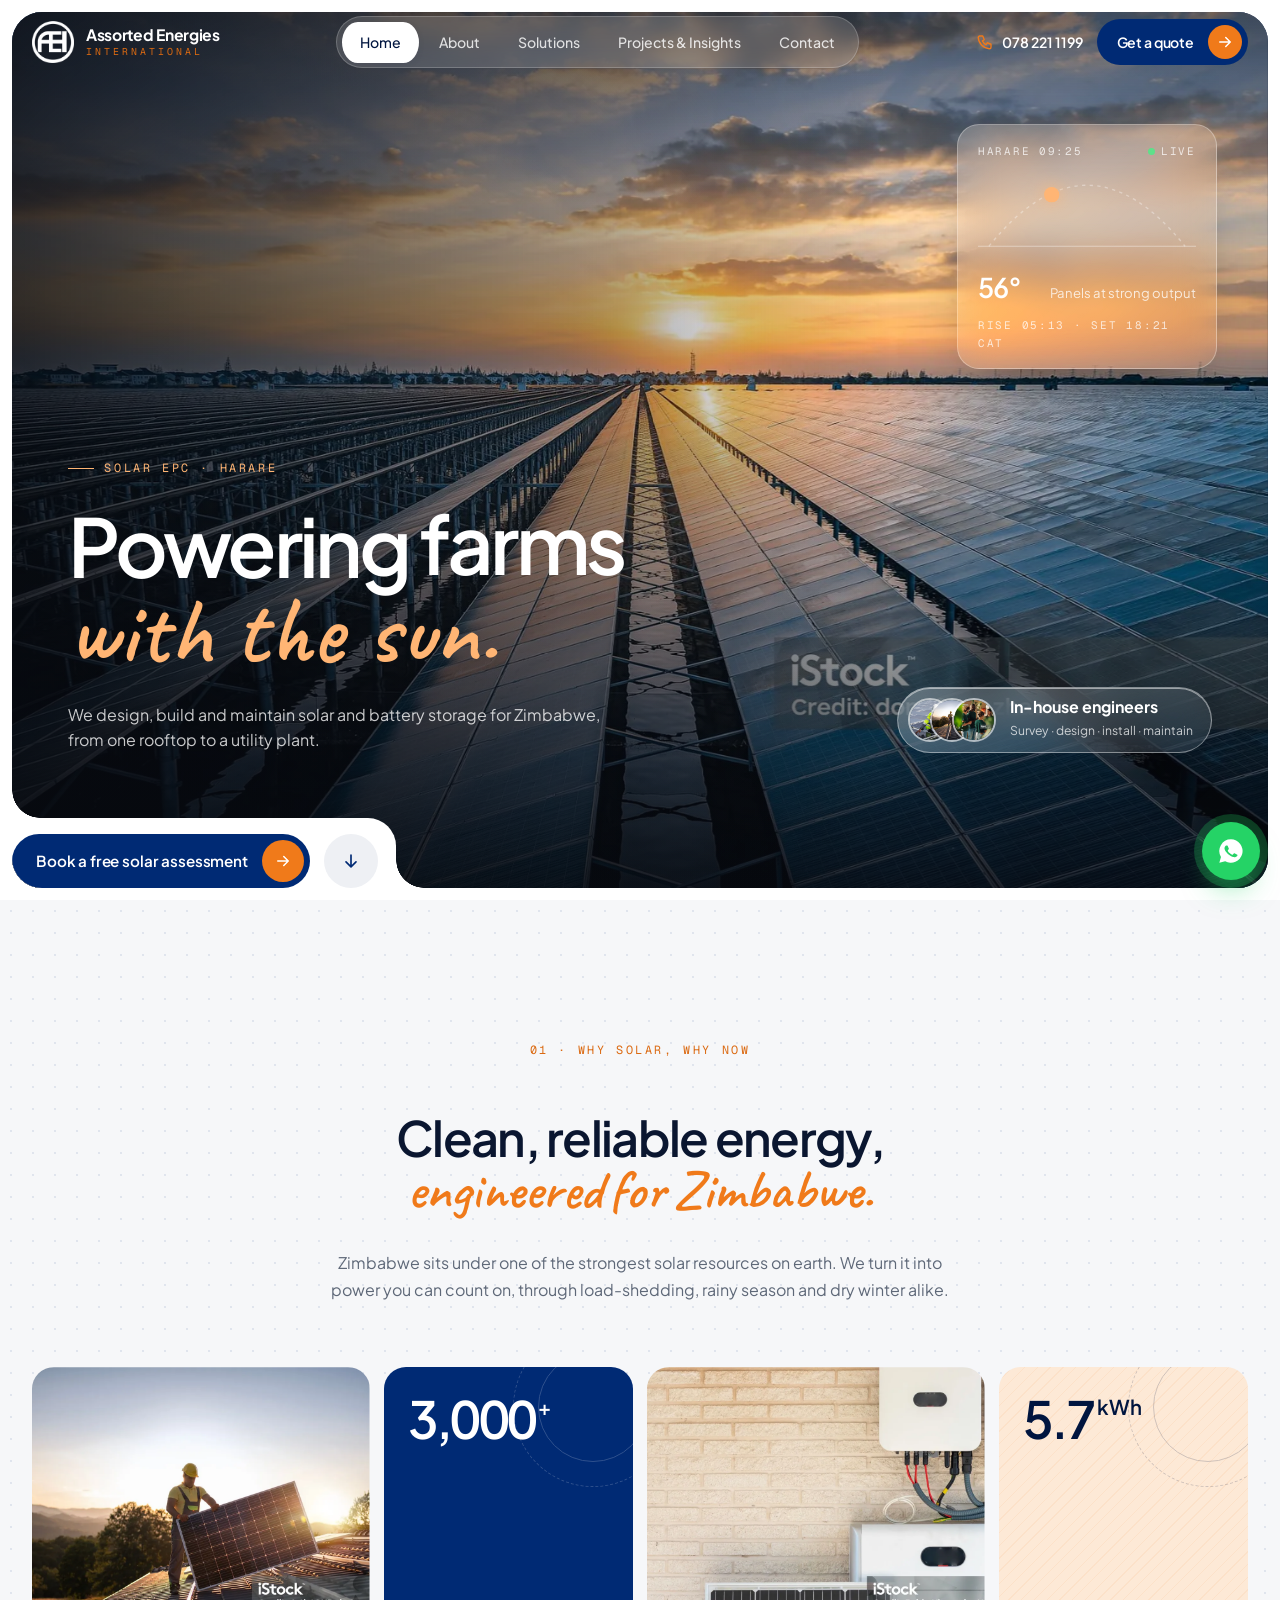
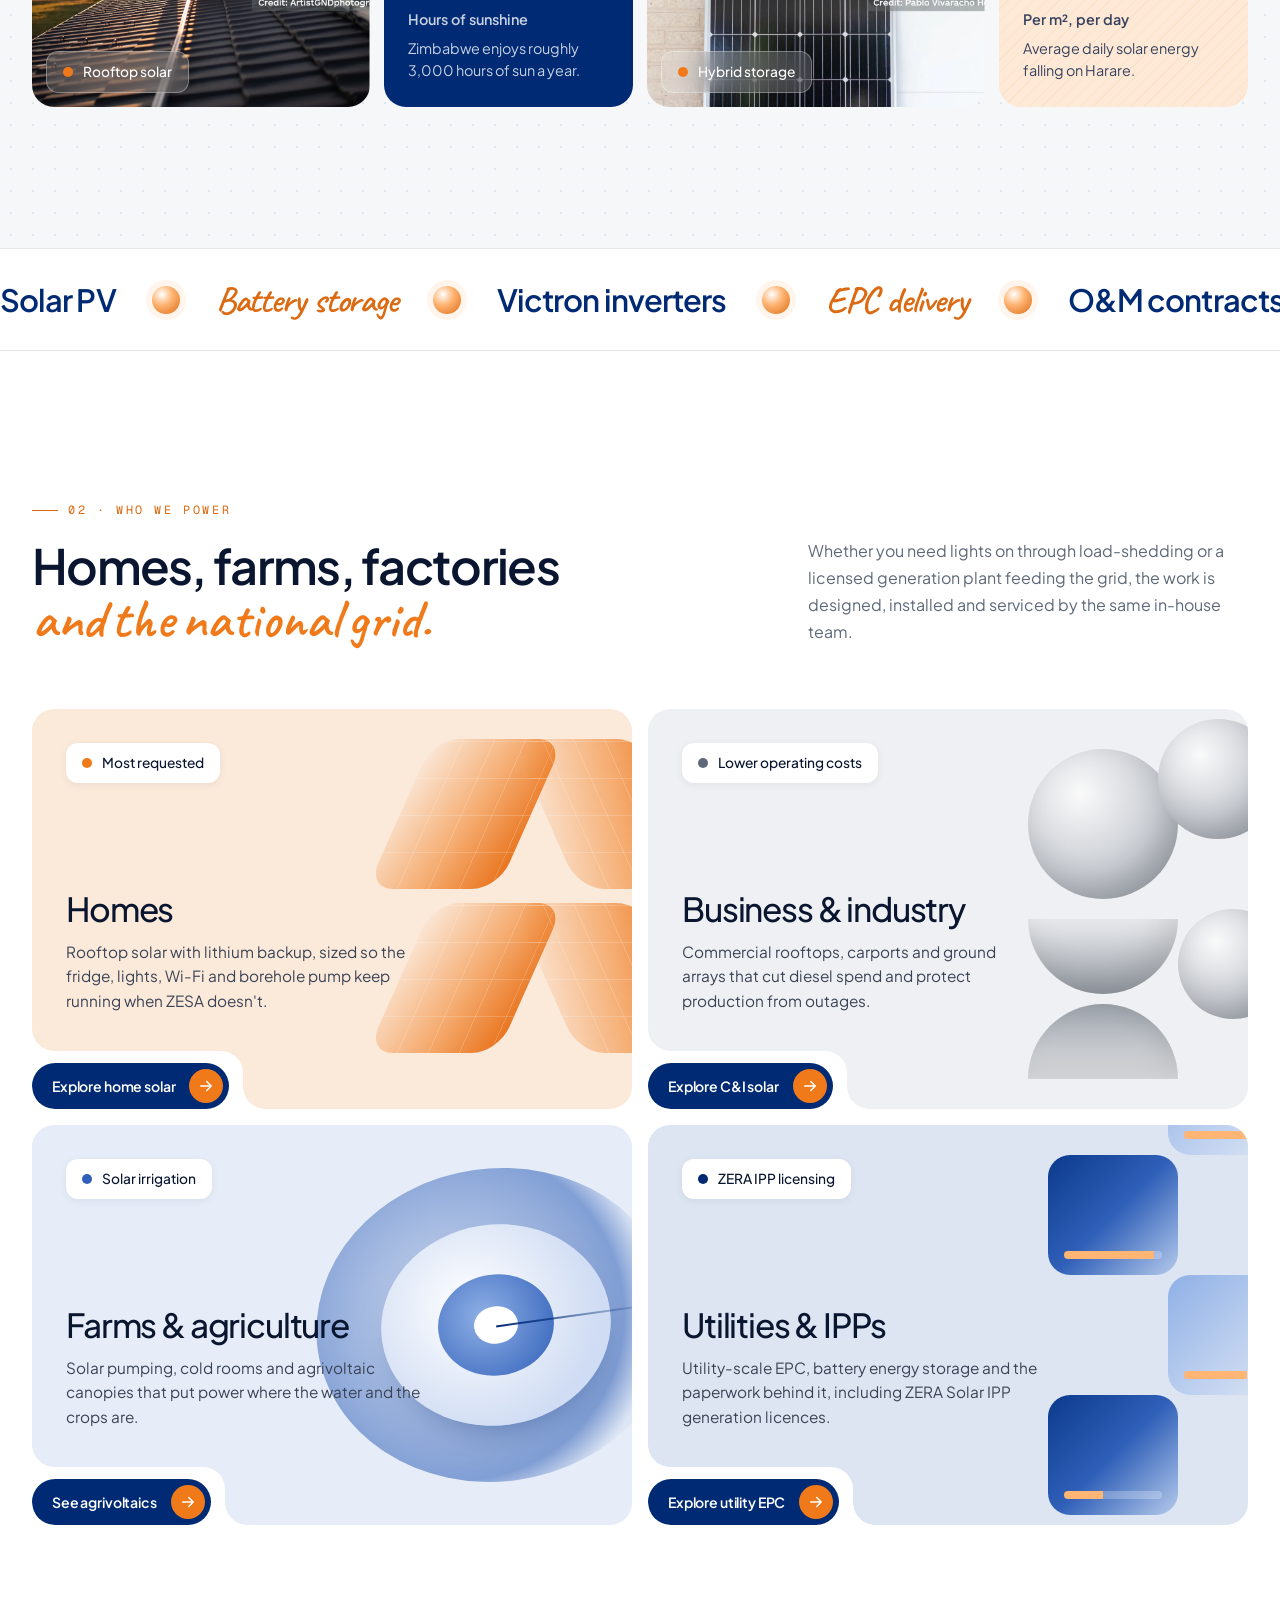
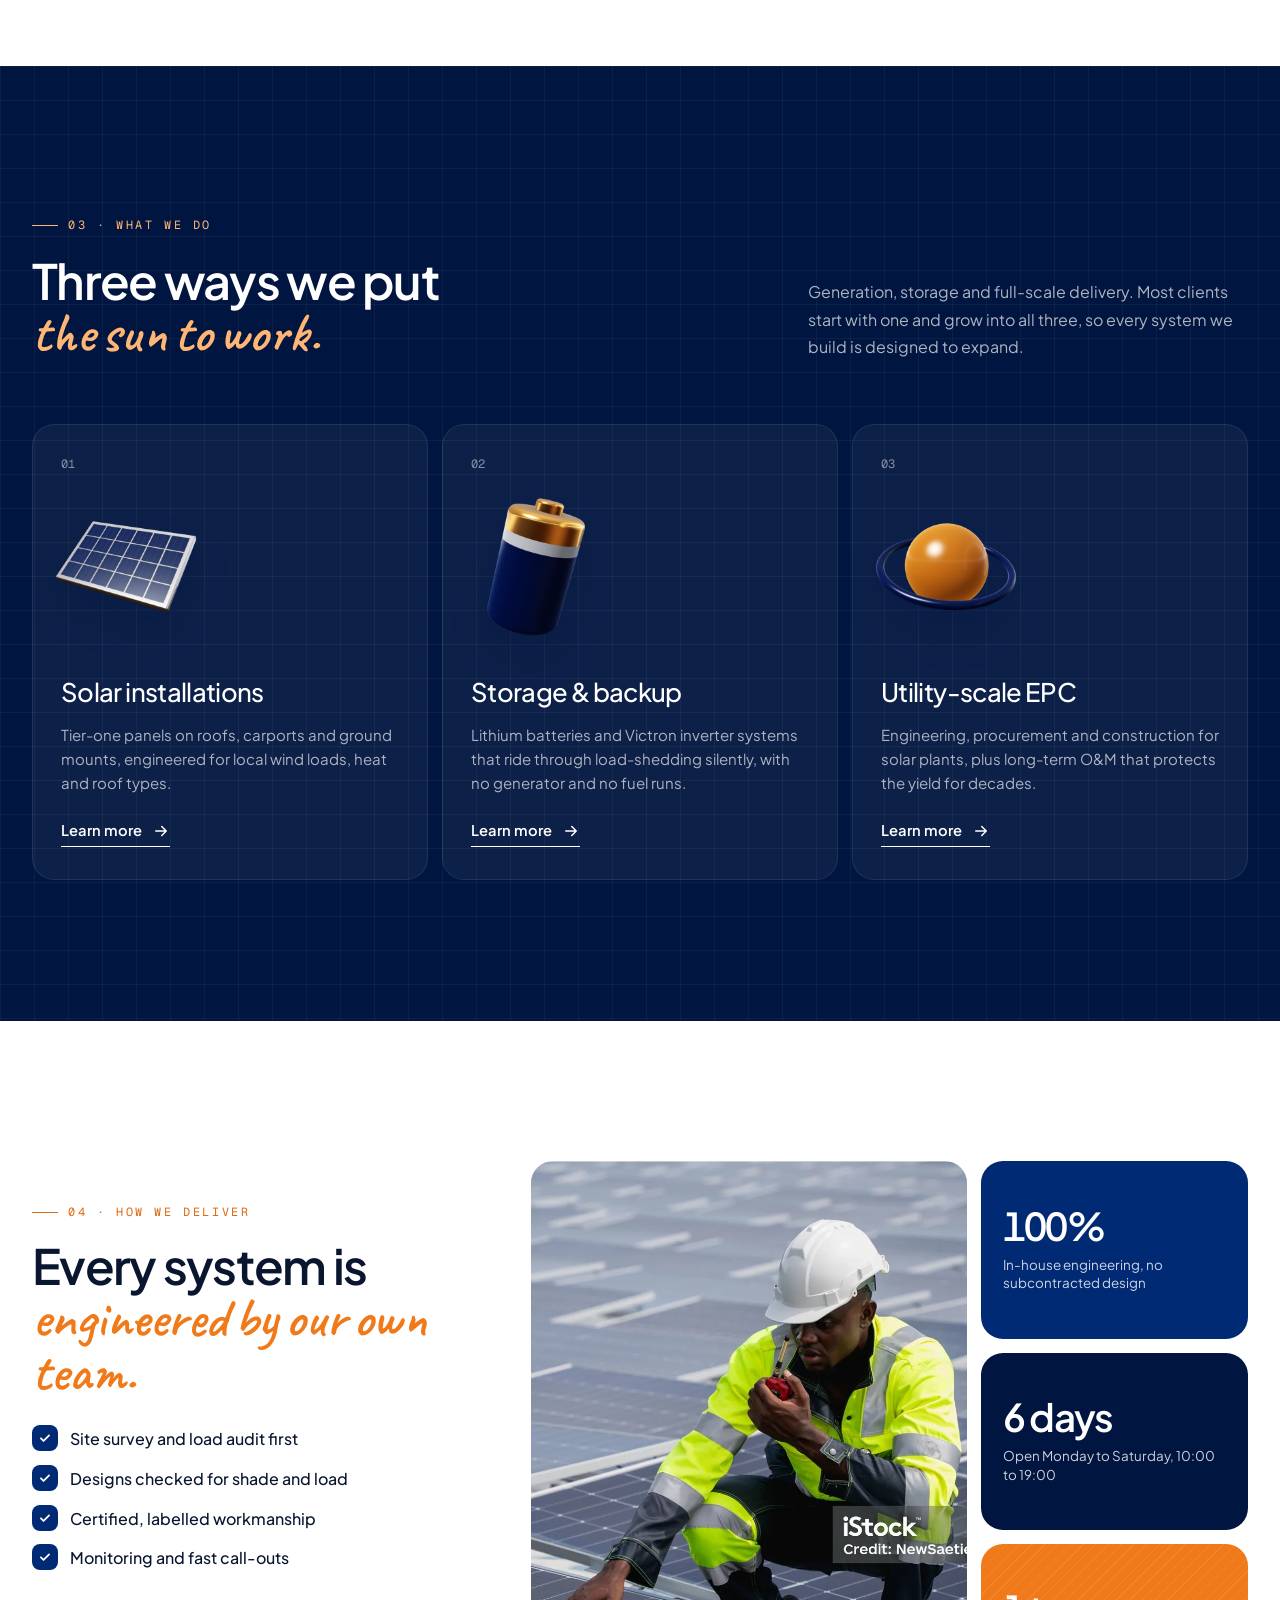
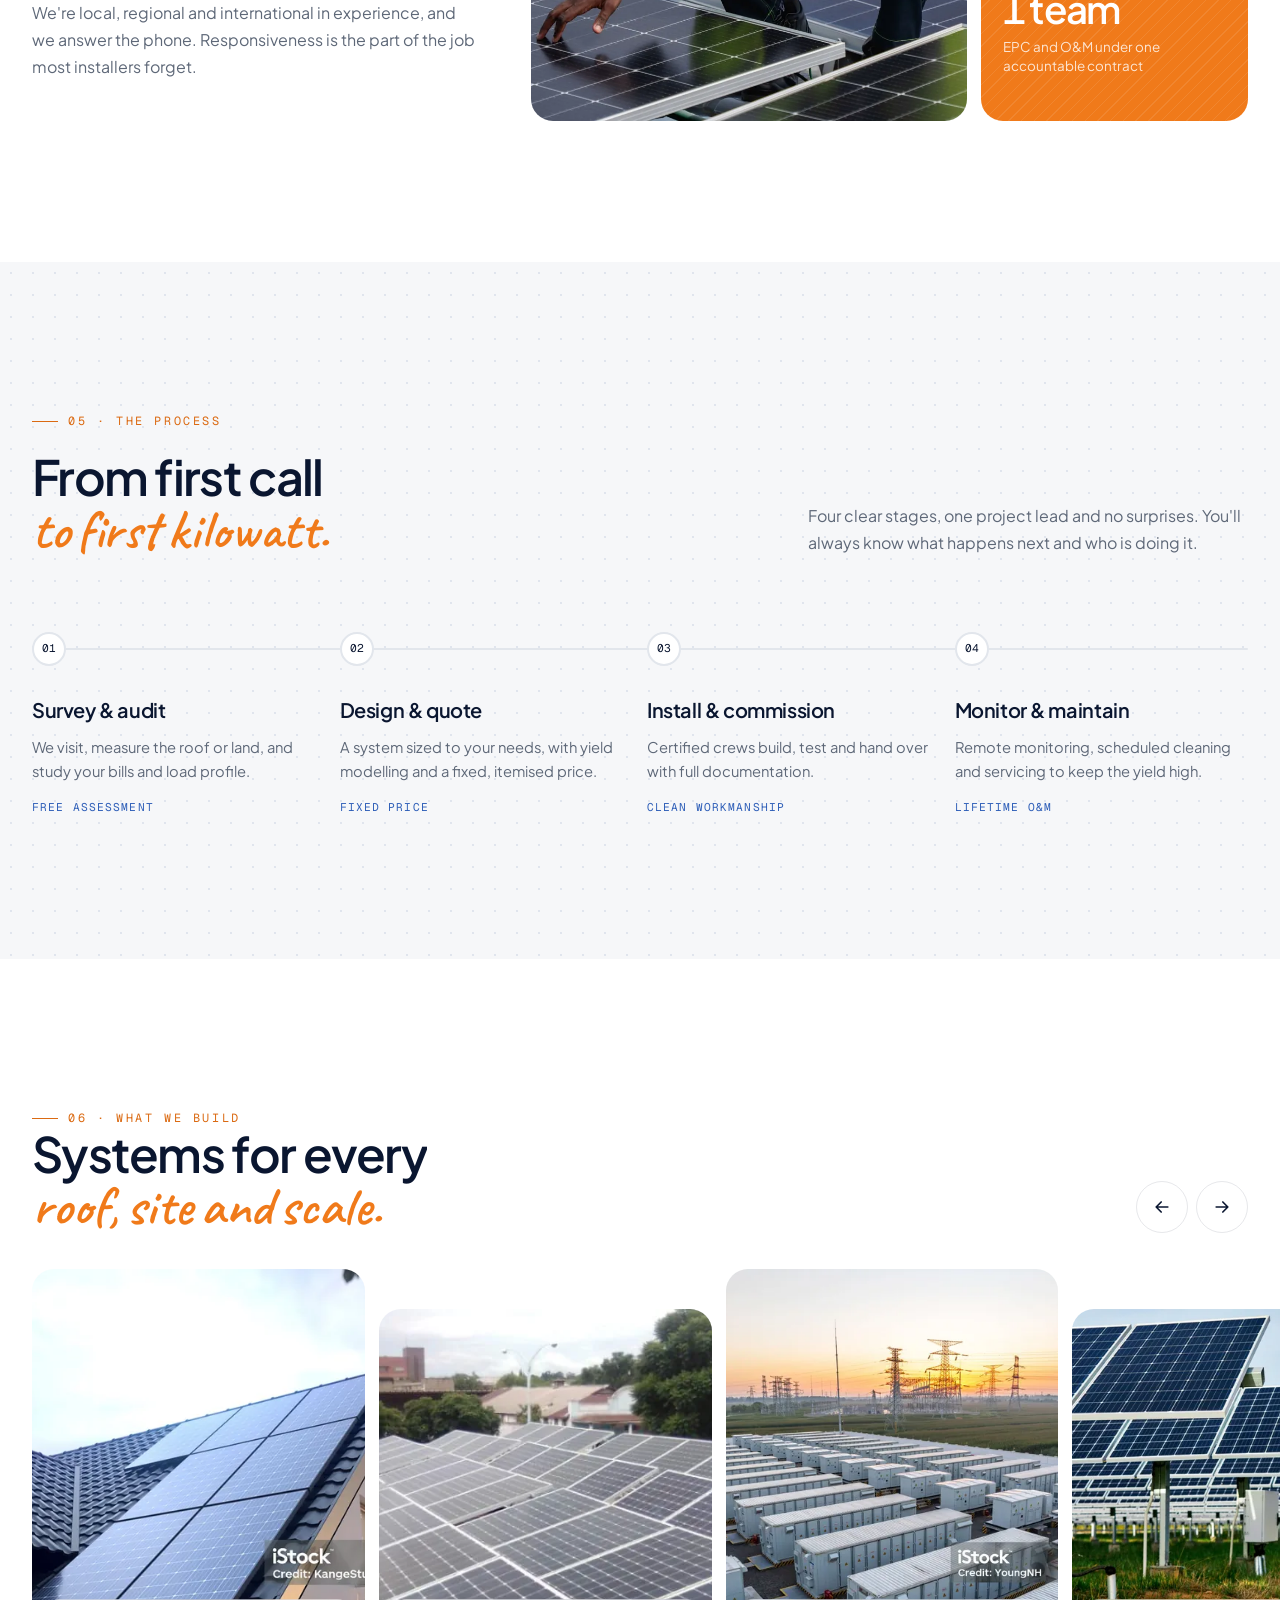
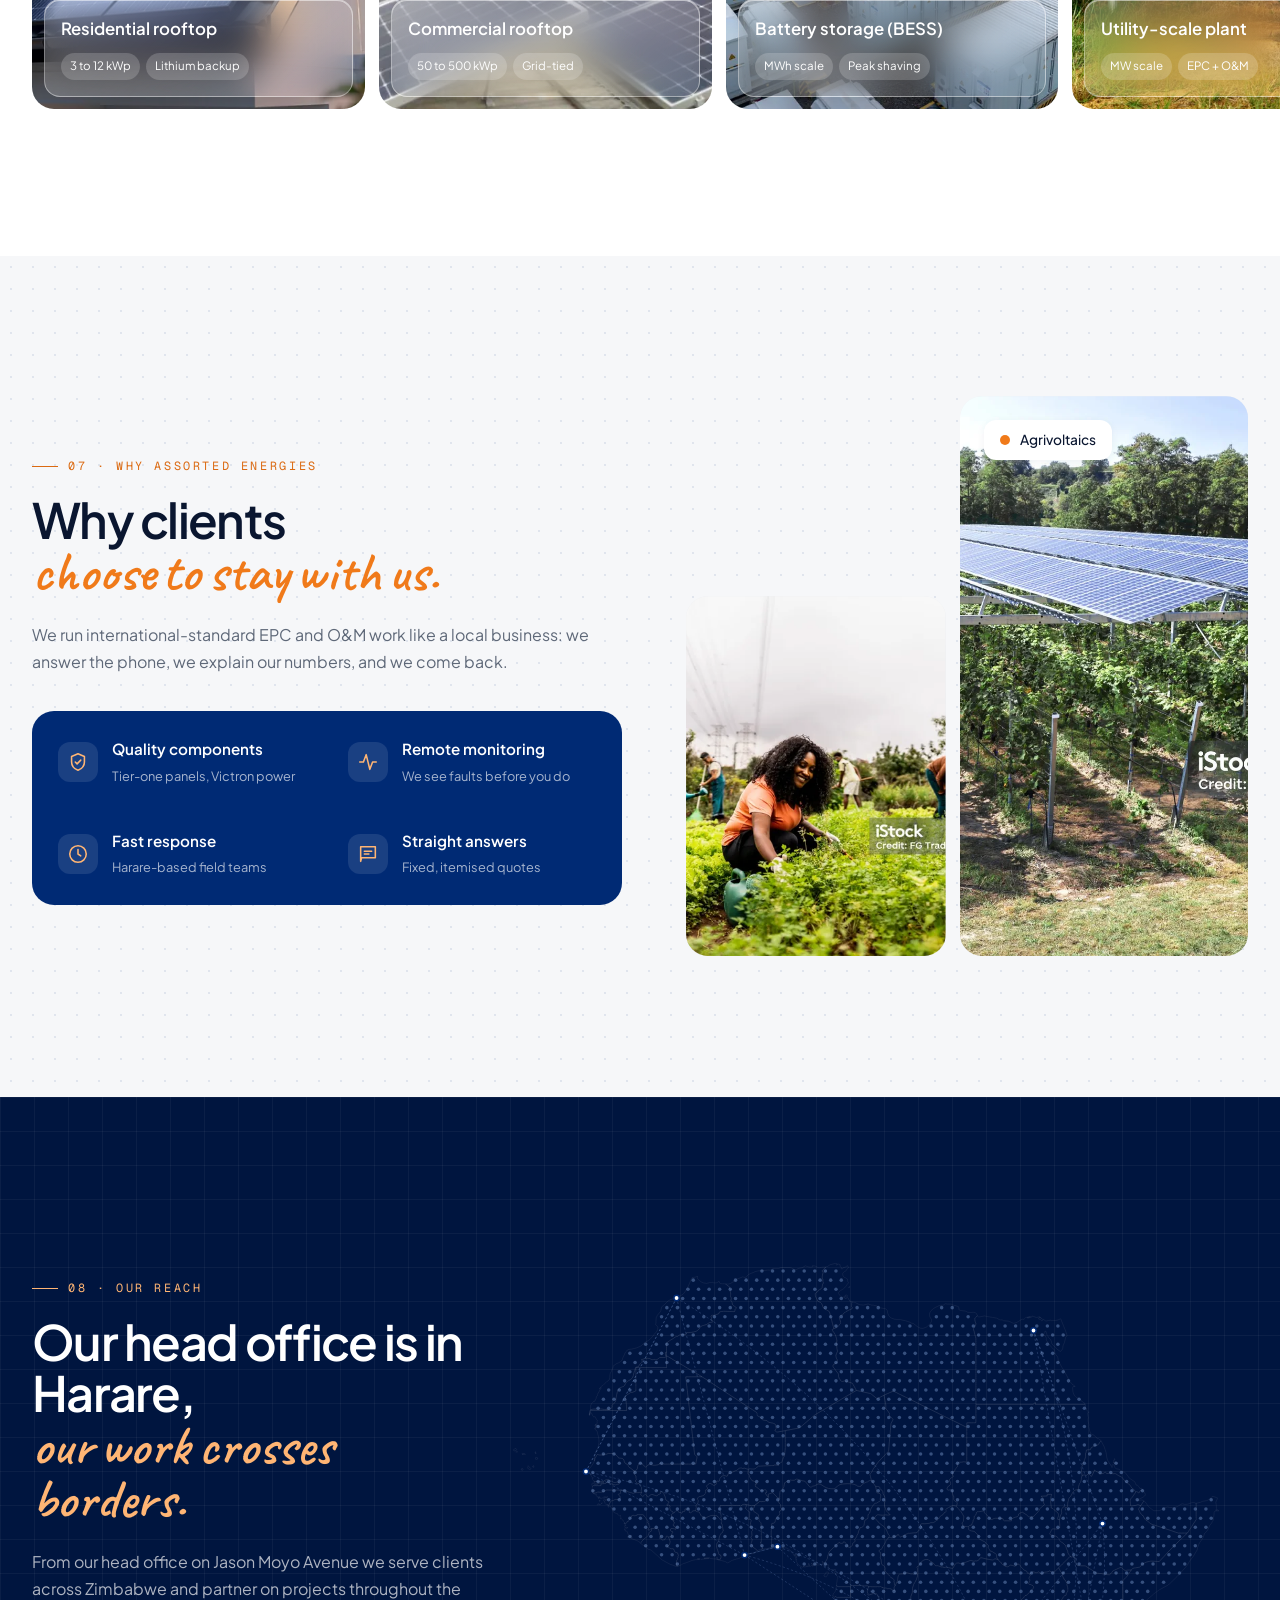
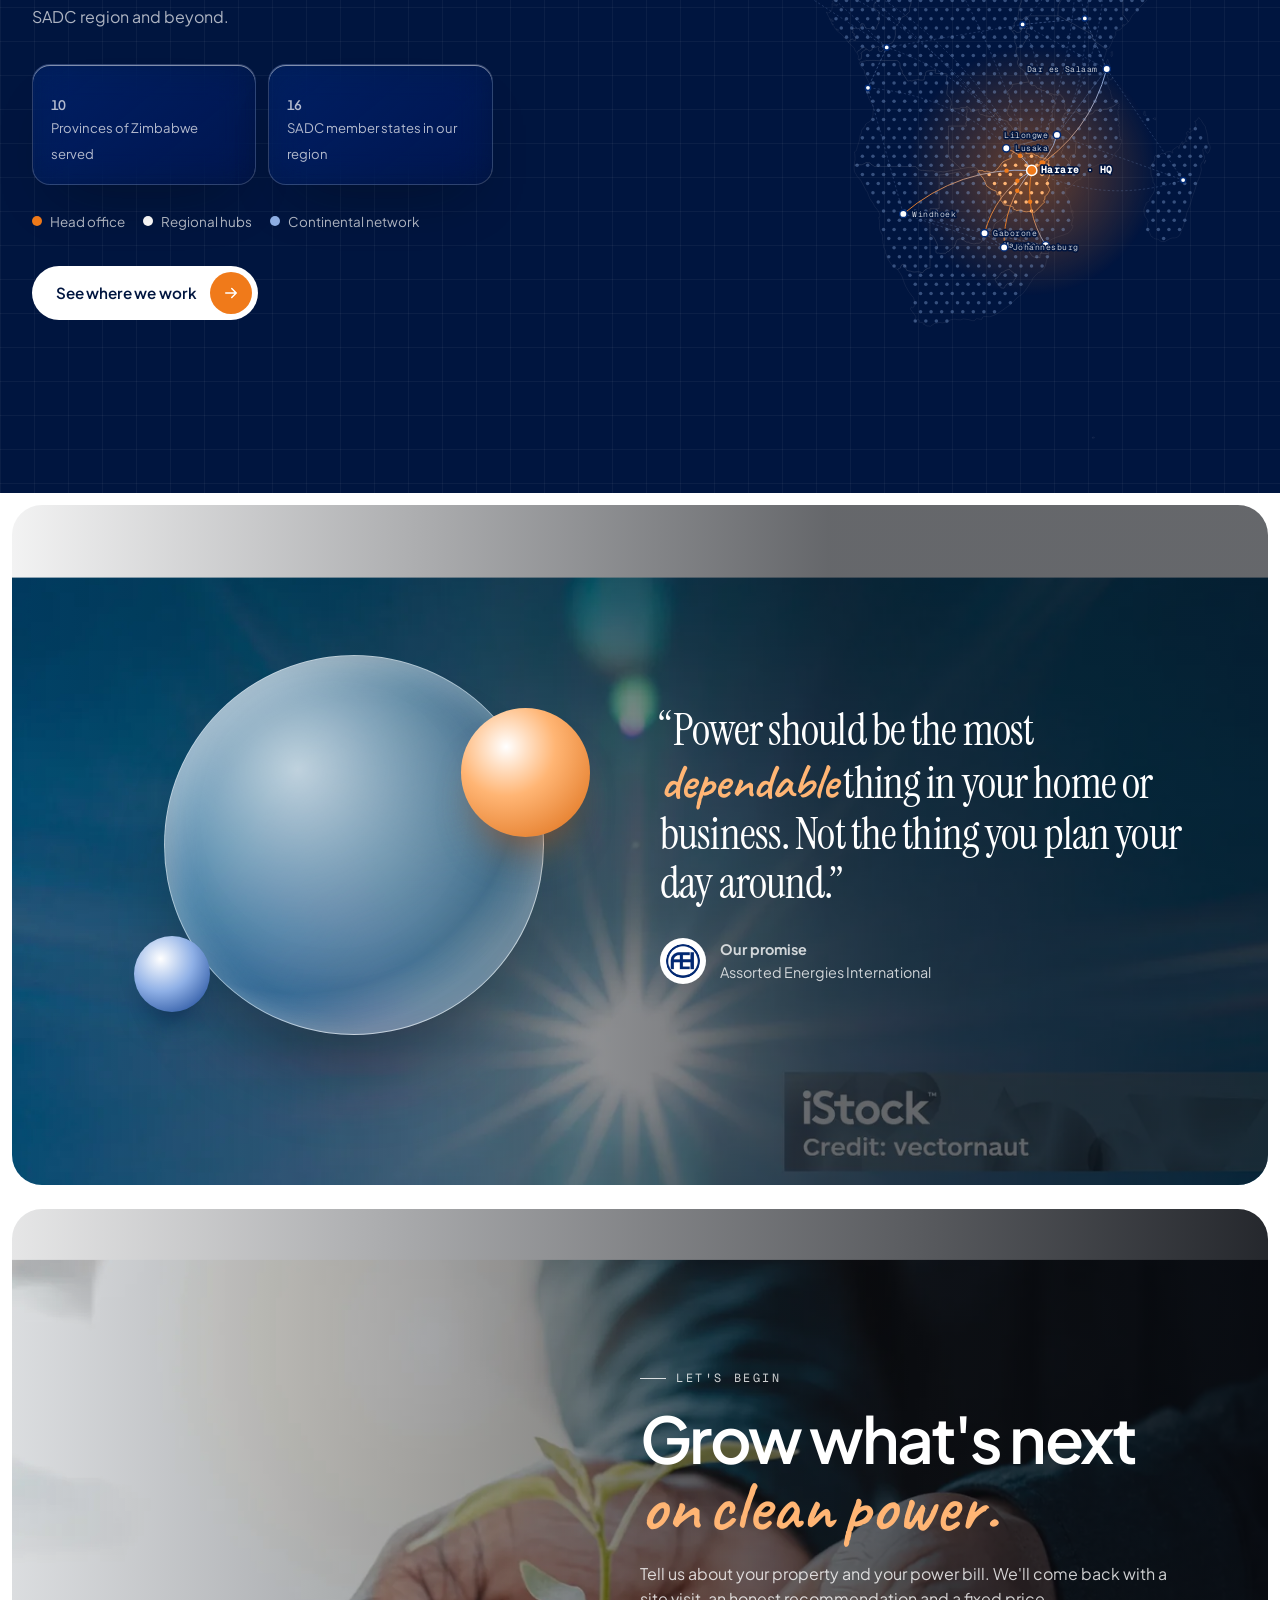
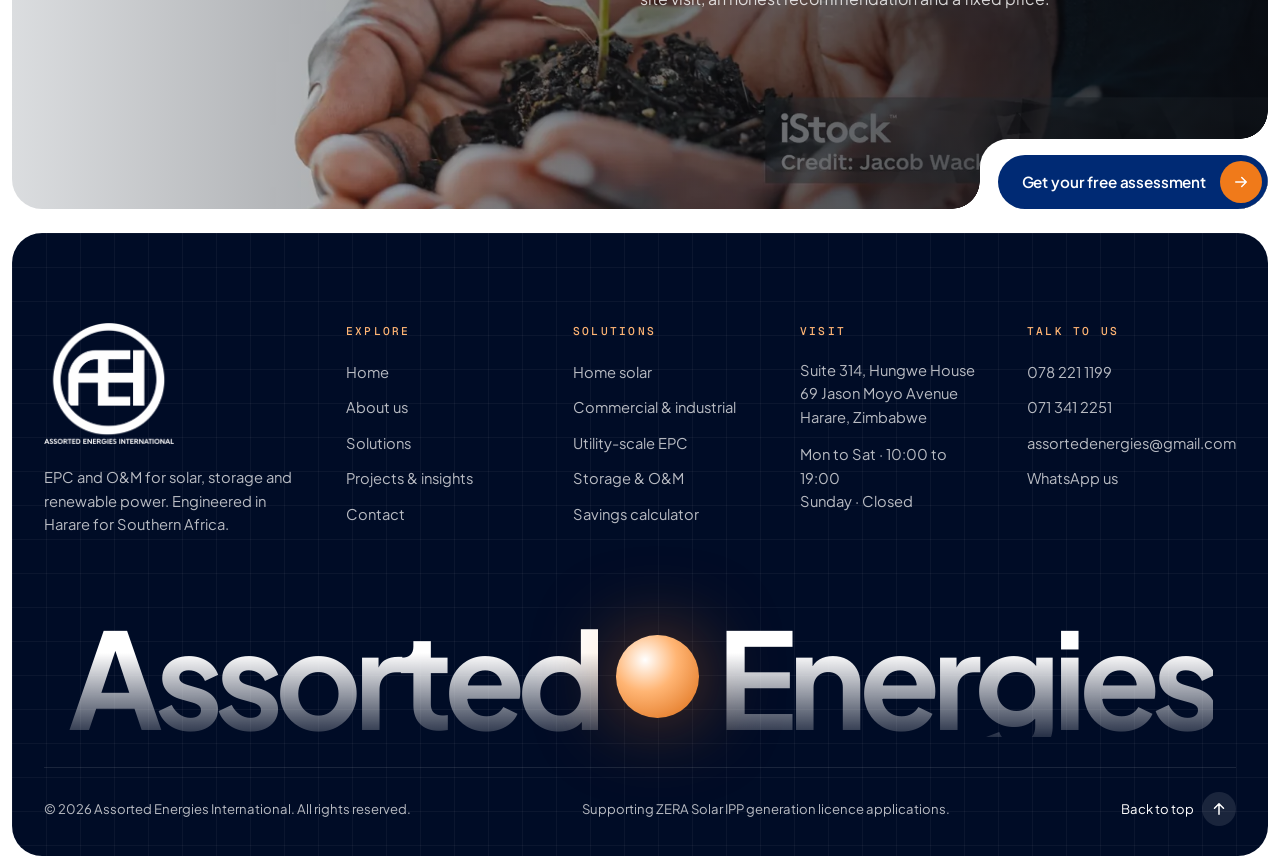
==== index.html @ 4443fee0 "Build Assorted Energies International website Five-page static site (Home, About, Solutions, Project" ====
<!doctype html>
<html lang="en">
<head>
  <meta charset="utf-8">
  <meta name="viewport" content="width=device-width, initial-scale=1">
  <title>Assorted Energies International | Solar EPC &amp; O&amp;M, Harare</title>
  <meta name="description" content="Assorted Energies International designs, builds and maintains solar power and battery storage for homes, businesses, farms and utilities across Zimbabwe and Southern Africa.">
  <meta name="theme-color" content="#002a74">
  <meta property="og:title" content="Assorted Energies International">
  <meta property="og:description" content="Solar EPC and O&amp;M, engineered in Harare.">
  <meta property="og:image" content="assets/img/field-sunset-rows.webp">
  <link rel="icon" href="assets/img/favicon.png">
  <script>document.documentElement.classList.add('js')</script>
  <link rel="preload" href="assets/fonts/plus-jakarta-sans.woff2" as="font" type="font/woff2" crossorigin>
  <link rel="preload" href="assets/fonts/caveat.woff2" as="font" type="font/woff2" crossorigin>
  <link rel="stylesheet" href="assets/css/fonts.css">
  <link rel="preload" as="image" href="assets/img/field-sunset-rows.webp">
  <link rel="stylesheet" href="assets/css/style.css">
</head>
<body class="has-dark-hero" id="top">
<a class="skip-link" href="#main">Skip to content</a>

<div class="preloader" data-preloader aria-hidden="true">
  <div class="preloader__mark">
    <svg class="preloader__ring" viewBox="0 0 120 120"><circle cx="60" cy="60" r="54"/></svg>
    <img src="assets/img/logo-mark-white.png" alt="" width="64" height="64">
  </div>
  <p class="preloader__word"><span>Assorted Energies International</span></p>
</div>

<header class="site-header" data-header>
  <div class="container header-inner">
    <a class="brand" href="index.html" aria-label="Assorted Energies International, home">
      <img class="brand__mark" src="assets/img/logo-mark.png" alt="" width="42" height="42">
      <span class="brand__text"><b>Assorted Energies</b><small>International</small></span>
    </a>

    <nav class="nav" aria-label="Primary">
      <ul class="nav__list" data-nav-list>
        <li><a href="index.html" data-nav="home" class="is-active" aria-current="page">Home</a></li>
        <li><a href="about.html" data-nav="about">About</a></li>
        <li><a href="solutions.html" data-nav="solutions">Solutions</a></li>
        <li><a href="projects.html" data-nav="projects">Projects &amp; Insights</a></li>
        <li><a href="contact.html" data-nav="contact">Contact</a></li>
      </ul>
      <span class="nav__indicator" data-nav-indicator aria-hidden="true"></span>
    </nav>

    <div class="header-cta">
      <a class="header-phone" href="tel:+263782211199">
        <svg viewBox="0 0 24 24" aria-hidden="true"><path d="M5 4h4l2 5-2.5 1.5a11 11 0 0 0 5 5L15 13l5 2v4a2 2 0 0 1-2 2A16 16 0 0 1 3 6a2 2 0 0 1 2-2"/></svg>
        <span>078 221 1199</span>
      </a>
      <a class="btn btn--dark btn--sm" href="contact.html" data-magnetic>
        <span>Get a quote</span>
        <span class="btn__icon"><svg viewBox="0 0 24 24" aria-hidden="true"><path d="M5 12h14M13 6l6 6-6 6"/></svg></span>
      </a>
      <button class="menu-toggle" type="button" aria-label="Open menu" aria-expanded="false" aria-controls="mobile-menu" data-menu-toggle>
        <span></span><span></span>
      </button>
    </div>
  </div>
</header>

<div class="mobile-menu" id="mobile-menu" data-mobile-menu hidden>
  <nav aria-label="Mobile">
    <ol class="mobile-menu__list">
      <li><a href="index.html"><small>01</small>Home</a></li>
      <li><a href="about.html"><small>02</small>About</a></li>
      <li><a href="solutions.html"><small>03</small>Solutions</a></li>
      <li><a href="projects.html"><small>04</small>Projects &amp; Insights</a></li>
      <li><a href="contact.html"><small>05</small>Contact</a></li>
    </ol>
  </nav>
  <div class="mobile-menu__foot">
    <a href="tel:+263782211199">078 221 1199</a>
    <a href="mailto:assortedenergies@gmail.com">assortedenergies@gmail.com</a>
    <p>Suite 314, Hungwe House, 69 Jason Moyo Ave, Harare</p>
  </div>
</div>


<main id="main">

  <!-- HERO ------------------------------------------------------------------ -->
  <section class="hero" aria-label="Introduction">
    <div class="hero__card">
      <div class="hero__media"><img src="assets/img/field-sunset-rows.webp" alt="Rows of solar panels stretching to the horizon at sunset" fetchpriority="high"></div>

      <aside class="sun-widget" data-sun data-hero style="--d:.9s" aria-label="Live sun position over Harare">
        <div class="sun-widget__top"><span data-sun-now>Harare</span><span class="sun-widget__live">Live</span></div>
        <svg class="sun-widget__arc" viewBox="0 0 200 84" aria-hidden="true">
          <path class="track" d="M10 70 Q100 -42 190 70"/>
          <line class="ground" x1="0" y1="70" x2="200" y2="70"/>
          <circle class="sun" cx="100" cy="14" r="7"/>
        </svg>
        <div class="sun-widget__value"><b data-sun-el>··</b><span data-sun-state>Sun elevation</span></div>
        <p class="sun-widget__top" style="margin-top:8px" data-sun-times></p>
      </aside>

      <div class="hero__content">
        <div>
          <p class="eyebrow eyebrow--light hero__eyebrow" data-hero style="--d:.1s">Solar EPC · Harare</p>
          <h1 class="display hero__title" data-hero style="--d:.2s">
            Powering
            <span class="rotator" data-rotator><span>homes</span><span>farms</span><span>industry</span><span>mines</span><span>cities</span></span>
            <br><span class="serif">with the sun.</span>
          </h1>
          <p class="hero__lede" data-hero style="--d:.35s">We design, build and maintain solar and battery storage for Zimbabwe, from one rooftop to a utility plant.</p>
        </div>
        <div class="hero__aside" data-hero style="--d:.5s">
          <div class="hero__badge glass">
            <span class="hero__badge-imgs">
              <img src="assets/img/engineer-roof-sm.webp" alt="" width="44" height="44">
              <img src="assets/img/installer-sunset-roof-sm.webp" alt="" width="44" height="44">
              <img src="assets/img/team-green-sm.webp" alt="" width="44" height="44">
            </span>
            <span><b>In-house engineers</b><small>Survey · design · install · maintain</small></span>
          </div>
        </div>
      </div>

      <div class="notch" data-hero style="--d:.6s">
        <a class="btn" href="contact.html" data-magnetic>
          <span>Book a free solar assessment</span>
          <span class="btn__icon"><svg viewBox="0 0 24 24" aria-hidden="true"><path d="M5 12h14M13 6l6 6-6 6"/></svg></span>
        </a>
        <a class="notch__round" href="#intro" aria-label="Scroll to content"><svg viewBox="0 0 24 24" aria-hidden="true"><path d="M12 5v14M6 13l6 6 6-6"/></svg></a>
      </div>
    </div>
  </section>

  <!-- INTRO TILES -------------------------------------------------------------- -->
  <section class="section section--gray" id="intro">
    <div class="container">
      <div class="section-head section-head--center">
        <p class="eyebrow eyebrow--plain" data-reveal>01 · Why solar, why now</p>
        <h2 class="h2" data-split>Clean, reliable energy,<br><span class="serif tone-orange">engineered for Zimbabwe.</span></h2>
        <p class="lede" data-reveal style="--d:.15s">Zimbabwe sits under one of the strongest solar resources on earth. We turn it into power you can count on, through load-shedding, rainy season and dry winter alike.</p>
      </div>

      <div class="tiles">
        <figure class="tile tile--photo" data-reveal="clip">
          <img src="assets/img/installer-sunset-roof.webp" alt="Installer carrying a solar panel across a roof at golden hour" loading="lazy">
          <figcaption class="chip chip--glass"><i></i>Rooftop solar</figcaption>
        </figure>
        <div class="tile tile--stat tile--navy" data-reveal style="--d:.1s">
          <span class="tile__spark" aria-hidden="true"></span>
          <p class="tile__num"><span data-count="3000">0</span><sup>+</sup></p>
          <div><p class="tile__label">Hours of sunshine</p><p>Zimbabwe enjoys roughly 3,000 hours of sun a year.</p></div>
        </div>
        <figure class="tile tile--photo" data-reveal="clip" style="--d:.2s">
          <img src="assets/img/home-system-wall.webp" alt="Wall-mounted hybrid inverter, battery and isolators installed on a house" loading="lazy">
          <figcaption class="chip chip--glass"><i></i>Hybrid storage</figcaption>
        </figure>
        <div class="tile tile--stat tile--orange" data-reveal style="--d:.3s">
          <span class="tile__spark" aria-hidden="true"></span>
          <p class="tile__num"><span data-count="5.7" data-decimals="1">0</span><sup>kWh</sup></p>
          <div><p class="tile__label">Per m², per day</p><p>Average daily solar energy falling on Harare.</p></div>
        </div>
      </div>
    </div>
  </section>

  <!-- MARQUEE ------------------------------------------------------------------- -->
  <div class="marquee" aria-hidden="true">
    <div class="marquee__track">
      <div class="marquee__group">
        <span>Solar PV</span><i></i><span class="serif">Battery storage</span><i></i><span>Victron inverters</span><i></i><span class="serif">EPC delivery</span><i></i><span>O&amp;M contracts</span><i></i><span class="serif">ZERA IPP licensing</span><i></i><span>Solar lighting</span><i></i><span class="serif">Agrivoltaics</span><i></i>
      </div>
      <div class="marquee__group">
        <span>Solar PV</span><i></i><span class="serif">Battery storage</span><i></i><span>Victron inverters</span><i></i><span class="serif">EPC delivery</span><i></i><span>O&amp;M contracts</span><i></i><span class="serif">ZERA IPP licensing</span><i></i><span>Solar lighting</span><i></i><span class="serif">Agrivoltaics</span><i></i>
      </div>
    </div>
  </div>

  <!-- WHO WE POWER (sector cards) -------------------------------------------------- -->
  <section class="section">
    <div class="container">
      <div class="section-head">
        <div>
          <p class="eyebrow" data-reveal>02 · Who we power</p>
          <h2 class="h2" data-split>Homes, farms, factories<br><span class="serif tone-orange">and the national grid.</span></h2>
        </div>
        <p class="lede" data-reveal style="--d:.1s">Whether you need lights on through load-shedding or a licensed generation plant feeding the grid, the work is designed, installed and serviced by the same in-house team.</p>
      </div>

      <div class="sectors">
        <article class="sector sector--home" data-reveal>
          <span class="chip"><i></i>Most requested</span>
          <div class="sector__art" aria-hidden="true"><div class="art-panels"><span></span><span></span><span></span><span></span></div></div>
          <div class="sector__body">
            <h3>Homes</h3>
            <p>Rooftop solar with lithium backup, sized so the fridge, lights, Wi-Fi and borehole pump keep running when ZESA doesn't.</p></div>
          <div class="notch"><a class="btn btn--sm" href="solutions.html#residential"><span>Explore home solar</span><span class="btn__icon"><svg viewBox="0 0 24 24" aria-hidden="true"><path d="M5 12h14M13 6l6 6-6 6"/></svg></span></a></div>
        </article>
        <article class="sector sector--business" data-reveal style="--d:.1s">
          <span class="chip"><i style="background:var(--gray-600)"></i>Lower operating costs</span>
          <div class="sector__art" aria-hidden="true"><div class="art-spheres"><span></span><span></span><span></span><span></span><span></span></div></div>
          <div class="sector__body">
            <h3>Business &amp; industry</h3>
            <p>Commercial rooftops, carports and ground arrays that cut diesel spend and protect production from outages.</p></div>
          <div class="notch"><a class="btn btn--sm" href="solutions.html#commercial"><span>Explore C&amp;I solar</span><span class="btn__icon"><svg viewBox="0 0 24 24" aria-hidden="true"><path d="M5 12h14M13 6l6 6-6 6"/></svg></span></a></div>
        </article>
        <article class="sector sector--farm" data-reveal>
          <span class="chip"><i style="background:var(--navy-500)"></i>Solar irrigation</span>
          <div class="sector__art" aria-hidden="true"><div class="art-pivot"><span></span><span></span><span></span><span></span><i></i></div></div>
          <div class="sector__body">
            <h3>Farms &amp; agriculture</h3>
            <p>Solar pumping, cold rooms and agrivoltaic canopies that put power where the water and the crops are.</p></div>
          <div class="notch"><a class="btn btn--sm" href="projects.html#agri"><span>See agrivoltaics</span><span class="btn__icon"><svg viewBox="0 0 24 24" aria-hidden="true"><path d="M5 12h14M13 6l6 6-6 6"/></svg></span></a></div>
        </article>
        <article class="sector sector--utility" data-reveal style="--d:.1s">
          <span class="chip"><i style="background:var(--navy-800)"></i>ZERA IPP licensing</span>
          <div class="sector__art" aria-hidden="true"><div class="art-blocks"><span></span><span></span><span></span><span></span></div></div>
          <div class="sector__body">
            <h3>Utilities &amp; IPPs</h3>
            <p>Utility-scale EPC, battery energy storage and the paperwork behind it, including ZERA Solar IPP generation licences.</p></div>
          <div class="notch"><a class="btn btn--sm" href="solutions.html#utility"><span>Explore utility EPC</span><span class="btn__icon"><svg viewBox="0 0 24 24" aria-hidden="true"><path d="M5 12h14M13 6l6 6-6 6"/></svg></span></a></div>
        </article>
      </div>
    </div>
  </section>

  <!-- THREE WAYS (3D objects) ------------------------------------------------------- -->
  <section class="section section--dark">
    <div class="container">
      <div class="section-head">
        <div>
          <p class="eyebrow eyebrow--light" data-reveal>03 · What we do</p>
          <h2 class="h2" data-split>Three ways we put<br><span class="serif tone-orange">the sun to work.</span></h2>
        </div>
        <p class="lede" data-reveal style="--d:.1s">Generation, storage and full-scale delivery. Most clients start with one and grow into all three, so every system we build is designed to expand.</p>
      </div>

      <div class="service-grid">
        <article class="service-item" data-reveal>
          <span class="num">01</span>
          <img class="icon" src="assets/img/obj-panel.webp" alt="" width="150" height="150" loading="lazy">
          <h3>Solar installations</h3>
          <p>Tier-one panels on roofs, carports and ground mounts, engineered for local wind loads, heat and roof types.</p>
          <a class="link-arrow" href="solutions.html#residential">Learn more <svg viewBox="0 0 24 24" aria-hidden="true"><path d="M5 12h14M13 6l6 6-6 6"/></svg></a>
        </article>
        <article class="service-item" data-reveal style="--d:.1s">
          <span class="num">02</span>
          <img class="icon" src="assets/img/obj-battery.webp" alt="" width="150" height="150" loading="lazy">
          <h3>Storage &amp; backup</h3>
          <p>Lithium batteries and Victron inverter systems that ride through load-shedding silently, with no generator and no fuel runs.</p>
          <a class="link-arrow" href="solutions.html#specialist">Learn more <svg viewBox="0 0 24 24" aria-hidden="true"><path d="M5 12h14M13 6l6 6-6 6"/></svg></a>
        </article>
        <article class="service-item" data-reveal style="--d:.2s">
          <span class="num">03</span>
          <img class="icon" src="assets/img/obj-sun.webp" alt="" width="150" height="150" loading="lazy">
          <h3>Utility-scale EPC</h3>
          <p>Engineering, procurement and construction for solar plants, plus long-term O&amp;M that protects the yield for decades.</p>
          <a class="link-arrow" href="solutions.html#utility">Learn more <svg viewBox="0 0 24 24" aria-hidden="true"><path d="M5 12h14M13 6l6 6-6 6"/></svg></a>
        </article>
      </div>
    </div>
  </section>

  <!-- HOW WE DELIVER ------------------------------------------------------------------ -->
  <section class="section">
    <div class="container">
      <div class="deliver">
        <div class="deliver__text">
          <p class="eyebrow" data-reveal>04 · How we deliver</p>
          <h2 class="h2" data-split>Every system is<br><span class="serif tone-orange">engineered by our own team.</span></h2>
          <ul class="checklist" data-reveal style="--d:.1s">
            <li>Site survey and load audit first</li>
            <li>Designs checked for shade and load</li>
            <li>Certified, labelled workmanship</li>
            <li>Monitoring and fast call-outs</li>
          </ul>
          <p class="lede" data-reveal style="--d:.2s">We're local, regional and international in experience, and we answer the phone. Responsiveness is the part of the job most installers forget.</p>
        </div>
        <figure class="media deliver__img" data-reveal="clip">
          <img src="assets/img/engineer-roof.webp" alt="Engineer in hard hat inspecting rooftop solar panels" loading="lazy">
        </figure>
        <div class="deliver__stats">
          <div class="deliver__stat" data-reveal style="--d:.1s"><b>100%</b><span>In-house engineering, no subcontracted design</span></div>
          <div class="deliver__stat" data-reveal style="--d:.2s"><b>6 days</b><span>Open Monday to Saturday, 10:00 to 19:00</span></div>
          <div class="deliver__stat" data-reveal style="--d:.3s"><b>1 team</b><span>EPC and O&amp;M under one accountable contract</span></div>
        </div>
      </div>
    </div>
  </section>

  <!-- PROCESS --------------------------------------------------------------------------- -->
  <section class="section section--gray">
    <div class="container">
      <div class="section-head">
        <div>
          <p class="eyebrow" data-reveal>05 · The process</p>
          <h2 class="h2" data-split>From first call<br><span class="serif tone-orange">to first kilowatt.</span></h2>
        </div>
        <p class="lede" data-reveal style="--d:.1s">Four clear stages, one project lead and no surprises. You'll always know what happens next and who is doing it.</p>
      </div>
      <div class="process" data-process>
        <div class="process__rail" aria-hidden="true"><i></i></div>
        <div class="step"><span class="step__dot">01</span><h3>Survey &amp; audit</h3><p>We visit, measure the roof or land, and study your bills and load profile.</p><span class="tag">Free assessment</span></div>
        <div class="step"><span class="step__dot">02</span><h3>Design &amp; quote</h3><p>A system sized to your needs, with yield modelling and a fixed, itemised price.</p><span class="tag">Fixed price</span></div>
        <div class="step"><span class="step__dot">03</span><h3>Install &amp; commission</h3><p>Certified crews build, test and hand over with full documentation.</p><span class="tag">Clean workmanship</span></div>
        <div class="step"><span class="step__dot">04</span><h3>Monitor &amp; maintain</h3><p>Remote monitoring, scheduled cleaning and servicing to keep the yield high.</p><span class="tag">Lifetime O&amp;M</span></div>
      </div>
    </div>
  </section>

  <!-- FEATURED INSTALLATIONS (carousel) ---------------------------------------------- -->
  <section class="section">
    <div class="container">
      <div class="carousel-head">
        <div>
          <p class="eyebrow" data-reveal>06 · What we build</p>
          <h2 class="h2" data-split>Systems for every<br><span class="serif tone-orange">roof, site and scale.</span></h2>
        </div>
        <div class="carousel-nav" data-carousel="#featured">
          <button type="button" data-dir="-1" aria-label="Previous"><svg viewBox="0 0 24 24"><path d="M19 12H5M11 6l-6 6 6 6"/></svg></button>
          <button type="button" data-dir="1" aria-label="Next"><svg viewBox="0 0 24 24"><path d="M5 12h14M13 6l6 6-6 6"/></svg></button>
        </div>
      </div>
      <div class="carousel" id="featured">
        <article class="slide" data-reveal><img src="assets/img/roof-house-dusk-sm.webp" alt="Modern home with an all-black solar array at dusk" loading="lazy">
          <div class="slide__panel glass"><b>Residential rooftop</b><div class="slide__meta"><span>3 to 12 kWp</span><span>Lithium backup</span></div></div></article>
        <article class="slide" data-reveal style="--d:.08s"><img src="assets/img/roof-commercial-sm.webp" alt="Large commercial flat-roof solar array" loading="lazy">
          <div class="slide__panel glass"><b>Commercial rooftop</b><div class="slide__meta"><span>50 to 500 kWp</span><span>Grid-tied</span></div></div></article>
        <article class="slide" data-reveal style="--d:.16s"><img src="assets/img/bess-containers-sm.webp" alt="Battery energy storage containers at a substation" loading="lazy">
          <div class="slide__panel glass"><b>Battery storage (BESS)</b><div class="slide__meta"><span>MWh scale</span><span>Peak shaving</span></div></div></article>
        <article class="slide" data-reveal style="--d:.24s"><img src="assets/img/utility-inverters-field-sm.webp" alt="Ground-mounted solar array with string inverters" loading="lazy">
          <div class="slide__panel glass"><b>Utility-scale plant</b><div class="slide__meta"><span>MW scale</span><span>EPC + O&amp;M</span></div></div></article>
        <article class="slide" data-reveal style="--d:.32s"><img src="assets/img/home-cottage-sm.webp" alt="Cottage with solar panels on the roof and a paved driveway" loading="lazy">
          <div class="slide__panel glass"><b>Home backup kit</b><div class="slide__meta"><span>Load-shedding proof</span><span>Victron</span></div></div></article>
        <article class="slide" data-reveal style="--d:.4s"><img src="assets/img/roof-tile-panels-sm.webp" alt="Solar panels on a terracotta tiled roof" loading="lazy">
          <div class="slide__panel glass"><b>Tiled-roof retrofit</b><div class="slide__meta"><span>No-leak mounts</span><span>Same-week install</span></div></div></article>
      </div>
    </div>
  </section>

  <!-- WHY CHOOSE US ------------------------------------------------------------------- -->
  <section class="section section--gray">
    <div class="container why">
      <div>
        <p class="eyebrow" data-reveal>07 · Why Assorted Energies</p>
        <h2 class="h2" style="margin-top:18px" data-split>Why clients<br><span class="serif tone-orange">choose to stay with us.</span></h2>
        <p class="lede" style="margin-top:22px;--d:.1s" data-reveal>We run international-standard EPC and O&amp;M work like a local business: we answer the phone, we explain our numbers, and we come back.</p>
        <div class="why__features" data-reveal style="--d:.2s">
          <div class="why__feature"><svg viewBox="0 0 24 24" aria-hidden="true"><path d="M12 3l7 3v6c0 4.5-3 7.5-7 9-4-1.5-7-4.5-7-9V6z"/><path d="M9 12l2 2 4-4"/></svg><div><b>Quality components</b><small>Tier-one panels, Victron power</small></div></div>
          <div class="why__feature"><svg viewBox="0 0 24 24" aria-hidden="true"><path d="M3 12h4l3-8 4 16 3-8h4"/></svg><div><b>Remote monitoring</b><small>We see faults before you do</small></div></div>
          <div class="why__feature"><svg viewBox="0 0 24 24" aria-hidden="true"><circle cx="12" cy="12" r="9"/><path d="M12 7v5l3 2"/></svg><div><b>Fast response</b><small>Harare-based field teams</small></div></div>
          <div class="why__feature"><svg viewBox="0 0 24 24" aria-hidden="true"><path d="M4 4h16v12H5l-1 4z"/><path d="M8 9h8M8 12h5"/></svg><div><b>Straight answers</b><small>Fixed, itemised quotes</small></div></div>
        </div>
      </div>
      <div class="why__media">
        <figure class="media" data-reveal="clip"><img src="assets/img/farmers-field-sm.webp" alt="Farmers working in a green vegetable field" loading="lazy"></figure>
        <figure class="media" data-reveal="clip" style="--d:.15s"><img src="assets/img/agrivoltaic-canopy.webp" alt="Solar canopy installed above rows of crops" loading="lazy"><span class="chip"><i></i>Agrivoltaics</span></figure>
      </div>
    </div>
  </section>

  <!-- AFRICA MAP TEASER --------------------------------------------------------------------- -->
  <section class="section section--dark map-section">
    <div class="container map-wrap">
      <div>
        <p class="eyebrow eyebrow--light" data-reveal>08 · Our reach</p>
        <h2 class="h2" style="margin:18px 0 22px" data-split>Our head office is in Harare,<br><span class="serif" style="color:var(--orange-300)">our work crosses borders.</span></h2>
        <p class="lede" data-reveal>From our head office on Jason Moyo Avenue we serve clients across Zimbabwe and partner on projects throughout the SADC region and beyond.</p>
        <div class="map-stats">
          <div class="map-stat glass glass--dark" data-reveal><b><span data-count="10">0</span></b><span>Provinces of Zimbabwe served</span></div>
          <div class="map-stat glass glass--dark" data-reveal style="--d:.1s"><b><span data-count="16">0</span></b><span>SADC member states in our region</span></div>
        </div>
        <div class="map-legend" data-reveal style="--d:.2s">
          <span><i style="background:var(--orange-500)"></i>Head office</span>
          <span><i style="background:#fff"></i>Regional hubs</span>
          <span><i style="background:var(--navy-300)"></i>Continental network</span>
        </div>
        <a class="btn btn--light" style="margin-top:34px" href="about.html#reach" data-reveal>
          <span>See where we work</span><span class="btn__icon"><svg viewBox="0 0 24 24" aria-hidden="true"><path d="M5 12h14M13 6l6 6-6 6"/></svg></span>
        </a>
      </div>
      <div class="map" data-map="africa" data-label="Map of Africa showing Harare head office connected to regional cities"></div>
    </div>
  </section>

  <!-- PROMISE (glass orb) ---------------------------------------------------------------------- -->
  <section class="promise">
    <div class="promise__card">
      <div class="promise__bg"><img src="assets/img/sun-sky.webp" alt="" loading="lazy" data-parallax=".12"></div>
      <div class="orb" aria-hidden="true" data-reveal="scale"><span></span><span></span><span></span></div>
      <blockquote data-reveal>
        <p>“Power should be the most <em>dependable</em> thing in your home or business. Not the thing you plan your day around.”</p>
        <footer><img src="assets/img/logo-mark.png" alt="" width="46" height="46"><span><b>Our promise</b><br>Assorted Energies International</span></footer>
      </blockquote>
    </div>
  </section>

  <!-- CTA --------------------------------------------------------------------------------------- -->
  <section class="cta section--tight" style="padding-top:12px">
    <div class="cta__card">
      <img src="assets/img/hands-seedling.webp" alt="Hands holding a young seedling in soil" loading="lazy" data-parallax=".1">
      <div class="cta__text">
        <p class="eyebrow eyebrow--light" data-reveal>Let's begin</p>
        <h2 class="h1" style="margin-top:18px" data-split>Grow what's next<br><span class="serif">on clean power.</span></h2>
        <p data-reveal style="--d:.1s">Tell us about your property and your power bill. We'll come back with a site visit, an honest recommendation and a fixed price.</p>
      </div>
      <div class="notch notch--right">
        <a class="btn" href="contact.html" data-magnetic><span>Get your free assessment</span><span class="btn__icon"><svg viewBox="0 0 24 24" aria-hidden="true"><path d="M5 12h14M13 6l6 6-6 6"/></svg></span></a>
      </div>
    </div>
  </section>

</main>

<script src="assets/js/map-data.js" defer></script>
<footer class="site-footer">
  <div class="container">
    <div class="footer-top">
      <div class="footer-brand">
        <img src="assets/img/logo-white.png" alt="Assorted Energies International" width="150" height="140" loading="lazy">
        <p>EPC and O&amp;M for solar, storage and renewable power. Engineered in Harare for Southern Africa.</p>
      </div>
      <div class="footer-col">
        <h4>Explore</h4>
        <ul>
          <li><a href="index.html">Home</a></li>
          <li><a href="about.html">About us</a></li>
          <li><a href="solutions.html">Solutions</a></li>
          <li><a href="projects.html">Projects &amp; insights</a></li>
          <li><a href="contact.html">Contact</a></li>
        </ul>
      </div>
      <div class="footer-col">
        <h4>Solutions</h4>
        <ul>
          <li><a href="solutions.html#residential">Home solar</a></li>
          <li><a href="solutions.html#commercial">Commercial &amp; industrial</a></li>
          <li><a href="solutions.html#utility">Utility-scale EPC</a></li>
          <li><a href="solutions.html#specialist">Storage &amp; O&amp;M</a></li>
          <li><a href="solutions.html#calculator">Savings calculator</a></li>
        </ul>
      </div>
      <div class="footer-col">
        <h4>Visit</h4>
        <address>
          Suite 314, Hungwe House<br>
          69 Jason Moyo Avenue<br>
          Harare, Zimbabwe
        </address>
        <p class="footer-hours">Mon to Sat · 10:00 to 19:00<br>Sunday · Closed</p>
      </div>
      <div class="footer-col">
        <h4>Talk to us</h4>
        <ul>
          <li><a href="tel:+263782211199">078 221 1199</a></li>
          <li><a href="tel:+263713412251">071 341 2251</a></li>
          <li><a href="mailto:assortedenergies@gmail.com">assortedenergies@gmail.com</a></li>
          <li><a href="https://wa.me/263782211199" target="_blank" rel="noopener">WhatsApp us</a></li>
        </ul>
      </div>
    </div>

    <div class="footer-word" aria-hidden="true">
      <span>Assorted</span><span class="footer-word__sun"></span><span>Energies</span>
    </div>

    <div class="footer-bottom">
      <p>© <span data-year>2026</span> Assorted Energies International. All rights reserved.</p>
      <p>Supporting ZERA Solar IPP generation licence applications.</p>
      <a href="#top" class="to-top" data-to-top>Back to top
        <svg viewBox="0 0 24 24" aria-hidden="true"><path d="M12 19V5M6 11l6-6 6 6"/></svg>
      </a>
    </div>
  </div>
</footer>

<a class="wa-float" href="https://wa.me/263782211199?text=Hi%20Assorted%20Energies%2C%20I%27d%20like%20a%20solar%20quote." target="_blank" rel="noopener" aria-label="Chat with us on WhatsApp">
  <svg viewBox="0 0 24 24" aria-hidden="true"><path d="M12 2a10 10 0 0 0-8.6 15.1L2 22l5-1.3A10 10 0 1 0 12 2Zm5.3 14.1c-.2.6-1.3 1.2-1.8 1.2s-1 .3-3.4-.7a11.6 11.6 0 0 1-4.6-4.1 5.2 5.2 0 0 1-1.1-2.8 3 3 0 0 1 1-2.2 1 1 0 0 1 .7-.3h.5c.2 0 .4 0 .6.5l.9 2.1a.6.6 0 0 1 0 .5l-.3.5-.4.5c-.2.2-.3.3-.1.6a8.3 8.3 0 0 0 1.5 1.9 7.5 7.5 0 0 0 2.2 1.4c.3.1.4.1.6-.1l.8-1c.2-.3.4-.2.6-.1l2 1c.3.1.5.2.5.3a2.5 2.5 0 0 1-.2 1.3Z"/></svg>
</a>

<script src="assets/js/main.js" defer></script>

</body>
</html>
---- assets/css/fonts.css ----
/* Self-hosted fonts (SIL Open Font License). Latin subset only. Generated from Google Fonts. */
@font-face {
  font-family: 'Caveat';
  font-style: normal;
  font-weight: 500;
  font-display: swap;
  src: url(../fonts/caveat.woff2) format('woff2');
  unicode-range: U+0000-00FF, U+0131, U+0152-0153, U+02BB-02BC, U+02C6, U+02DA, U+02DC, U+0304, U+0308, U+0329, U+2000-206F, U+20AC, U+2122, U+2191, U+2193, U+2212, U+2215, U+FEFF, U+FFFD;
}
@font-face {
  font-family: 'Caveat';
  font-style: normal;
  font-weight: 600;
  font-display: swap;
  src: url(../fonts/caveat.woff2) format('woff2');
  unicode-range: U+0000-00FF, U+0131, U+0152-0153, U+02BB-02BC, U+02C6, U+02DA, U+02DC, U+0304, U+0308, U+0329, U+2000-206F, U+20AC, U+2122, U+2191, U+2193, U+2212, U+2215, U+FEFF, U+FFFD;
}
@font-face {
  font-family: 'Caveat';
  font-style: normal;
  font-weight: 700;
  font-display: swap;
  src: url(../fonts/caveat.woff2) format('woff2');
  unicode-range: U+0000-00FF, U+0131, U+0152-0153, U+02BB-02BC, U+02C6, U+02DA, U+02DC, U+0304, U+0308, U+0329, U+2000-206F, U+20AC, U+2122, U+2191, U+2193, U+2212, U+2215, U+FEFF, U+FFFD;
}
@font-face {
  font-family: 'Geist Mono';
  font-style: normal;
  font-weight: 400;
  font-display: swap;
  src: url(../fonts/geist-mono.woff2) format('woff2');
  unicode-range: U+0000-00FF, U+0131, U+0152-0153, U+02BB-02BC, U+02C6, U+02DA, U+02DC, U+0304, U+0308, U+0329, U+2000-206F, U+20AC, U+2122, U+2191, U+2193, U+2212, U+2215, U+FEFF, U+FFFD;
}
@font-face {
  font-family: 'Geist Mono';
  font-style: normal;
  font-weight: 500;
  font-display: swap;
  src: url(../fonts/geist-mono.woff2) format('woff2');
  unicode-range: U+0000-00FF, U+0131, U+0152-0153, U+02BB-02BC, U+02C6, U+02DA, U+02DC, U+0304, U+0308, U+0329, U+2000-206F, U+20AC, U+2122, U+2191, U+2193, U+2212, U+2215, U+FEFF, U+FFFD;
}
@font-face {
  font-family: 'Instrument Serif';
  font-style: normal;
  font-weight: 400;
  font-display: swap;
  src: url(../fonts/instrument-serif.woff2) format('woff2');
  unicode-range: U+0000-00FF, U+0131, U+0152-0153, U+02BB-02BC, U+02C6, U+02DA, U+02DC, U+0304, U+0308, U+0329, U+2000-206F, U+20AC, U+2122, U+2191, U+2193, U+2212, U+2215, U+FEFF, U+FFFD;
}
@font-face {
  font-family: 'Plus Jakarta Sans';
  font-style: normal;
  font-weight: 400;
  font-display: swap;
  src: url(../fonts/plus-jakarta-sans.woff2) format('woff2');
  unicode-range: U+0000-00FF, U+0131, U+0152-0153, U+02BB-02BC, U+02C6, U+02DA, U+02DC, U+0304, U+0308, U+0329, U+2000-206F, U+20AC, U+2122, U+2191, U+2193, U+2212, U+2215, U+FEFF, U+FFFD;
}
@font-face {
  font-family: 'Plus Jakarta Sans';
  font-style: normal;
  font-weight: 500;
  font-display: swap;
  src: url(../fonts/plus-jakarta-sans.woff2) format('woff2');
  unicode-range: U+0000-00FF, U+0131, U+0152-0153, U+02BB-02BC, U+02C6, U+02DA, U+02DC, U+0304, U+0308, U+0329, U+2000-206F, U+20AC, U+2122, U+2191, U+2193, U+2212, U+2215, U+FEFF, U+FFFD;
}
@font-face {
  font-family: 'Plus Jakarta Sans';
  font-style: normal;
  font-weight: 600;
  font-display: swap;
  src: url(../fonts/plus-jakarta-sans.woff2) format('woff2');
  unicode-range: U+0000-00FF, U+0131, U+0152-0153, U+02BB-02BC, U+02C6, U+02DA, U+02DC, U+0304, U+0308, U+0329, U+2000-206F, U+20AC, U+2122, U+2191, U+2193, U+2212, U+2215, U+FEFF, U+FFFD;
}
@font-face {
  font-family: 'Plus Jakarta Sans';
  font-style: normal;
  font-weight: 700;
  font-display: swap;
  src: url(../fonts/plus-jakarta-sans.woff2) format('woff2');
  unicode-range: U+0000-00FF, U+0131, U+0152-0153, U+02BB-02BC, U+02C6, U+02DA, U+02DC, U+0304, U+0308, U+0329, U+2000-206F, U+20AC, U+2122, U+2191, U+2193, U+2212, U+2215, U+FEFF, U+FFFD;
}
@font-face {
  font-family: 'Plus Jakarta Sans';
  font-style: normal;
  font-weight: 800;
  font-display: swap;
  src: url(../fonts/plus-jakarta-sans.woff2) format('woff2');
  unicode-range: U+0000-00FF, U+0131, U+0152-0153, U+02BB-02BC, U+02C6, U+02DA, U+02DC, U+0304, U+0308, U+0329, U+2000-206F, U+20AC, U+2122, U+2191, U+2193, U+2212, U+2215, U+FEFF, U+FFFD;
}
---- assets/css/style.css ----
/* ==========================================================================
   Assorted Energies International
   Design system + page styles
   --------------------------------------------------------------------------
   1. Tokens          6. Hero & page heads     11. Process & delivery
   2. Base            7. Tiles & stats         12. Maps
   3. Layout          8. Sector cards          13. Charts & calculator
   4. Buttons, chips  9. 3D service cards      14. Footer & CTA
   5. Header & menu  10. Glass & orbs          15. Motion & responsive
   ========================================================================== */

/* 1. Tokens ---------------------------------------------------------------- */
:root {
  /* Brand navy, sampled from the logo (#002A74) */
  --navy-950: #000c26;
  --navy-900: #00153f;
  --navy-800: #002a74;
  --navy-700: #0b3a8c;
  --navy-500: #2f5fb8;
  --navy-300: #8fb0e6;
  --navy-100: #e3eaf6;
  --navy-50:  #f1f5fb;

  /* Solar orange, from the brand flyer accents */
  --orange-700: #c2560a;
  --orange-600: #db6a12;
  --orange-500: #f07a1a;
  --orange-300: #ffb574;
  --orange-100: #fde9d6;
  --orange-50:  #fff5ec;

  /* Neutral grays */
  --gray-900: #121826;
  --gray-700: #3b4456;
  --gray-600: #5e6878;
  --gray-400: #a3acba;
  --gray-200: #e2e6ec;
  --gray-100: #eef0f4;
  --gray-50:  #f6f7f9;

  --bg: #ffffff;
  --ink: #0a1630;
  --muted: var(--gray-600);
  --line: rgba(10, 22, 48, .1);

  --font: "Plus Jakarta Sans", "Inter", system-ui, -apple-system, "Segoe UI", sans-serif;
  --serif: "Instrument Serif", "Times New Roman", serif;
  --script: "Caveat", "Segoe Print", cursive;
  --mono: "Geist Mono", ui-monospace, "SFMono-Regular", Menlo, monospace;

  --radius-sm: 14px;
  --radius: 22px;
  --radius-lg: 30px;
  --radius-xl: 40px;
  --notch: 28px;

  /* One easing curve for the whole site; the aliases keep component rules readable */
  --ease: cubic-bezier(.22, .61, .36, 1);
  --ease-out: var(--ease);
  --ease-in-out: var(--ease);
  --reveal: .7s;

  /* Surface textures, kept at the threshold of visibility */
  --pat-grid: linear-gradient(rgba(255, 255, 255, .045) 1px, transparent 1px),
              linear-gradient(90deg, rgba(255, 255, 255, .045) 1px, transparent 1px);
  --pat-dots: radial-gradient(rgba(0, 42, 116, .09) 1px, transparent 1.4px);
  --pat-hatch: repeating-linear-gradient(135deg, rgba(255, 255, 255, .09) 0 1px, transparent 1px 9px);

  /* Neutral scrim for photography: darkens for contrast without tinting the image */
  --scrim: 7, 10, 16;

  --container: 1320px;
  --gutter: clamp(16px, 3vw, 32px);
  --section: clamp(80px, 11vw, 150px);
  --header-h: 84px;

  --shadow-sm: 0 2px 8px rgba(0, 21, 63, .06);
  --shadow: 0 24px 60px -24px rgba(0, 21, 63, .28);
  --shadow-lg: 0 50px 100px -40px rgba(0, 21, 63, .45);
}

/* 2. Base ------------------------------------------------------------------ */
*, *::before, *::after { box-sizing: border-box; }
html { overflow-x: clip; -webkit-text-size-adjust: 100%; scroll-behavior: smooth; scroll-padding-top: 100px; }
body {
  margin: 0;
  font-family: var(--font);
  font-size: 1rem;
  line-height: 1.6;
  color: var(--ink);
  background: var(--bg);
  -webkit-font-smoothing: antialiased;
  text-rendering: optimizeLegibility;
  overflow-x: clip;
}
img, svg, video { display: block; max-width: 100%; }
img { height: auto; }
a { color: inherit; text-decoration: none; }
button, input, select, textarea { font: inherit; color: inherit; }
button { cursor: pointer; background: none; border: 0; padding: 0; }
h1, h2, h3, h4, p, ul, ol, figure, blockquote, dl, dd { margin: 0; }
ul, ol { padding: 0; list-style: none; }
address { font-style: normal; }
::selection { background: var(--orange-500); color: #fff; }
:focus-visible { outline: 2px solid var(--orange-500); outline-offset: 3px; border-radius: 6px; }

.skip-link {
  position: fixed; left: 16px; top: -60px; z-index: 300;
  background: var(--navy-800); color: #fff; padding: 10px 18px; border-radius: 99px;
  transition: top .3s var(--ease);
}
.skip-link:focus { top: 16px; }
.sr-only { position: absolute; width: 1px; height: 1px; overflow: hidden; clip: rect(0 0 0 0); white-space: nowrap; }

/* Numbers: tabular, lining figures wherever a figure is a value */
.num, .tile__num, .counter b, .deliver__stat b, .map-stat b, .calc__big, .calc__cell b, .chart-card__hero b, .sun-widget__value b, .hours td:last-child, .chart .axis text {
  font-variant-numeric: tabular-nums lining-nums;
}

/* Type scale */
.display {
  font-weight: 600;
  font-size: clamp(2.6rem, 6.4vw, 6rem);
  line-height: .98;
  letter-spacing: -.045em;
}
.h1 { font-weight: 600; font-size: clamp(2.3rem, 5vw, 4.4rem); line-height: 1.02; letter-spacing: -.04em; }
.h2 { font-weight: 600; font-size: clamp(2rem, 3.8vw, 3.3rem); line-height: 1.06; letter-spacing: -.035em; }
.h3 { font-weight: 600; font-size: clamp(1.3rem, 1.9vw, 1.6rem); line-height: 1.2; letter-spacing: -.02em; }
.h4 { font-weight: 600; font-size: 1.1rem; line-height: 1.3; letter-spacing: -.01em; }
/* Handwritten accent (Caveat) replaces italic display text */
.serif { font-family: var(--script); font-style: normal; font-weight: 600; font-size: 1.14em; letter-spacing: 0; line-height: .95; }
.tone-orange { color: var(--orange-500); }
.tone-grad {
  background: linear-gradient(92deg, var(--orange-600) 0%, var(--orange-500) 45%, #ffb36b 100%);
  -webkit-background-clip: text; background-clip: text; color: transparent;
}
.lede { font-size: clamp(1rem, 1.2vw, 1.12rem); color: var(--muted); line-height: 1.7; max-width: 52ch; }
.lede--serif { font-family: var(--serif); font-size: clamp(1.35rem, 2vw, 1.75rem); line-height: 1.4; color: var(--ink); max-width: 34ch; }
.muted { color: var(--muted); }

.eyebrow {
  display: inline-flex; align-items: center; gap: 10px;
  font-family: var(--mono); font-size: .74rem; letter-spacing: .22em; text-transform: uppercase;
  color: var(--orange-600);
}
.eyebrow::before { content: ""; width: 26px; height: 1px; background: currentColor; }
.eyebrow--light { color: var(--orange-300); }
.eyebrow--plain::before { display: none; }

/* 3. Layout ---------------------------------------------------------------- */
.container { width: min(100% - 2 * var(--gutter), var(--container)); margin-inline: auto; }
.section { padding-block: var(--section); position: relative; }
.section--tight { padding-block: clamp(56px, 7vw, 96px); }
.section--flush-top { padding-top: 0; }
.section--gray { background-color: var(--gray-50); background-image: var(--pat-dots); background-size: 22px 22px; }
.section--dark { background-color: var(--navy-900); background-image: var(--pat-grid); background-size: 34px 34px; color: #fff; }
.section--dark .lede, .section--dark .muted { color: rgba(255, 255, 255, .68); }

.section-head {
  display: grid; grid-template-columns: 1fr minmax(0, 440px);
  gap: 32px 64px; align-items: end; margin-bottom: clamp(40px, 5vw, 72px);
}
.section-head .eyebrow { margin-bottom: 20px; }
.section-head--center { grid-template-columns: 1fr; text-align: center; justify-items: center; }
.section-head--center .lede { margin-inline: auto; }

/* Rounded frame that holds full-bleed imagery (gardening deck reference) */
.frame { padding: 12px; }
.frame > .frame__inner { border-radius: var(--radius-lg); overflow: hidden; position: relative; }

/* Image utility */
.media { position: relative; overflow: hidden; border-radius: var(--radius); background: var(--gray-100); }
.media > img { width: 100%; height: 100%; object-fit: cover; transition: transform 1.4s var(--ease-out); }
.media:hover > img { transform: scale(1.04); }

/* 4. Buttons & chips --------------------------------------------------------- */
.btn {
  --btn-bg: var(--navy-800); --btn-fg: #fff; --icon-bg: var(--orange-500); --icon-fg: #fff;
  position: relative; display: inline-flex; align-items: center; gap: 14px;
  padding: 6px 6px 6px 24px; min-height: 54px; border-radius: 999px;
  background: var(--btn-bg); color: var(--btn-fg);
  font-weight: 600; font-size: .95rem; letter-spacing: -.01em; white-space: nowrap;
  overflow: hidden; isolation: isolate;
  transition: color .5s var(--ease), box-shadow .5s var(--ease), transform .4s var(--ease);
}
.btn::before {
  content: ""; position: absolute; inset: 0; z-index: -1; border-radius: inherit;
  background: var(--orange-500); transform: translateX(-101%); transition: transform .6s var(--ease-out);
}
.btn:hover::before { transform: none; }
.btn:hover { box-shadow: 0 14px 30px -12px rgba(240, 122, 26, .6); }
.btn > span:first-child { flex: 1; text-align: center; }
.btn__icon {
  display: grid; place-items: center; width: 42px; height: 42px; flex: none; border-radius: 50%;
  background: var(--icon-bg); color: var(--icon-fg); transition: transform .5s var(--ease), background .5s var(--ease);
}
.btn:hover .btn__icon { transform: rotate(-45deg); background: #fff; color: var(--orange-600); }
.btn svg { width: 18px; height: 18px; fill: none; stroke: currentColor; stroke-width: 2; stroke-linecap: round; stroke-linejoin: round; }
.btn--sm { min-height: 46px; padding-left: 20px; font-size: .88rem; }
.btn--sm .btn__icon { width: 34px; height: 34px; }
.btn--dark { --btn-bg: var(--navy-800); }
.btn--light { --btn-bg: #fff; --btn-fg: var(--navy-900); }
.btn--light:hover { color: #fff; }
.btn--glass {
  --btn-bg: rgba(255, 255, 255, .14); --btn-fg: #fff;
  backdrop-filter: blur(14px) saturate(140%); -webkit-backdrop-filter: blur(14px) saturate(140%);
  border: 1px solid rgba(255, 255, 255, .35);
}
.btn--orange { --btn-bg: var(--orange-500); --icon-bg: #fff; --icon-fg: var(--orange-600); }
.btn--orange::before { background: var(--navy-800); }

.link-arrow {
  display: inline-flex; align-items: center; gap: 10px; font-weight: 600; font-size: .92rem;
  padding-bottom: 4px; background: linear-gradient(currentColor, currentColor) 0 100% / 100% 1px no-repeat;
  transition: gap .4s var(--ease), background-size .4s var(--ease);
}
.link-arrow svg { width: 18px; height: 18px; fill: none; stroke: currentColor; stroke-width: 2; stroke-linecap: round; stroke-linejoin: round; }
.link-arrow:hover { gap: 16px; }

.chip {
  display: inline-flex; align-items: center; gap: 10px;
  padding: 9px 16px; border-radius: 12px; background: #fff;
  font-size: .86rem; font-weight: 500; color: var(--ink); box-shadow: var(--shadow-sm);
}
.chip i { width: 10px; height: 10px; border-radius: 50%; background: var(--orange-500); flex: none; }
.chip--glass {
  background: rgba(255, 255, 255, .16); color: #fff; box-shadow: none;
  border: 1px solid rgba(255, 255, 255, .3);
  backdrop-filter: blur(16px); -webkit-backdrop-filter: blur(16px);
}
.pill-list { display: flex; flex-wrap: wrap; gap: 8px; }
.pill-list li {
  padding: 8px 14px; border-radius: 99px; border: 1px solid var(--line); font-size: .85rem; color: var(--gray-700);
}

.checklist { display: grid; gap: 14px; }
.checklist li { display: grid; grid-template-columns: 26px 1fr; gap: 12px; align-items: start; font-weight: 500; }
.checklist li::before {
  content: ""; width: 26px; height: 26px; border-radius: 8px; margin-top: -1px;
  background: var(--navy-800) url("data:image/svg+xml,%3Csvg xmlns='http://www.w3.org/2000/svg' viewBox='0 0 24 24' fill='none' stroke='%23fff' stroke-width='3' stroke-linecap='round' stroke-linejoin='round'%3E%3Cpath d='M5 12.5l4.5 4.5L19 7.5'/%3E%3C/svg%3E") center / 14px no-repeat;
}

/* 5. Header & mobile menu ----------------------------------------------------- */
.site-header {
  position: fixed; inset: 0 0 auto; z-index: 100; height: var(--header-h);
  display: flex; align-items: center;
  transition: transform .5s var(--ease), background .4s var(--ease), box-shadow .4s var(--ease), height .4s var(--ease);
}
.site-header.is-scrolled {
  --header-h: 70px;
  background: rgba(255, 255, 255, .78);
  backdrop-filter: blur(18px) saturate(160%); -webkit-backdrop-filter: blur(18px) saturate(160%);
  box-shadow: 0 1px 0 var(--line);
}
.site-header.is-hidden { transform: translateY(-100%); }
.header-inner { display: flex; align-items: center; justify-content: space-between; gap: 24px; }

.brand { display: inline-flex; align-items: center; gap: 12px; flex: none; }
.brand__mark { width: 42px; height: 42px; transition: transform .8s var(--ease); }
.brand:hover .brand__mark { transform: rotate(-12deg) scale(1.05); }
.brand__text { display: grid; line-height: 1.05; }
.brand__text b { font-weight: 700; font-size: .98rem; letter-spacing: -.02em; color: var(--navy-800); }
.brand__text small { font-family: var(--mono); font-size: .62rem; letter-spacing: .3em; text-transform: uppercase; color: var(--orange-600); margin-top: 3px; }

.nav { position: relative; padding: 5px; border-radius: 999px; background: rgba(238, 240, 244, .82); backdrop-filter: blur(10px); -webkit-backdrop-filter: blur(10px); }
.nav__list { display: flex; gap: 2px; position: relative; z-index: 1; }
.nav__list a {
  display: block; padding: 9px 18px; border-radius: 999px; font-size: .88rem; font-weight: 500; color: var(--gray-700);
  transition: color .3s var(--ease);
}
.nav__list a:hover, .nav__list a.is-active { color: var(--navy-900); }
.nav__indicator {
  position: absolute; top: 5px; left: 0; height: calc(100% - 10px); width: 100px; border-radius: 999px; transform-origin: 0 50%;
  background: #fff; box-shadow: var(--shadow-sm); transition: transform .5s var(--ease), opacity .3s;
  opacity: 0;
}
.header-cta { display: flex; align-items: center; gap: 14px; }
.header-phone { display: inline-flex; align-items: center; gap: 8px; font-size: .88rem; font-weight: 600; color: var(--navy-800); }
.header-phone svg { width: 18px; height: 18px; fill: none; stroke: var(--orange-500); stroke-width: 1.8; stroke-linejoin: round; }

/* Header on top of a dark hero */
.has-dark-hero .site-header:not(.is-scrolled) .brand__text b,
.has-dark-hero .site-header:not(.is-scrolled) .header-phone { color: #fff; }
.has-dark-hero .site-header:not(.is-scrolled) .brand__mark { filter: brightness(0) invert(1); }
.has-dark-hero .site-header:not(.is-scrolled) .nav { background: rgba(255, 255, 255, .14); border: 1px solid rgba(255, 255, 255, .2); }
.has-dark-hero .site-header:not(.is-scrolled) .nav__list a { color: rgba(255, 255, 255, .82); }
.has-dark-hero .site-header:not(.is-scrolled) .nav__list a.is-active,
.has-dark-hero .site-header:not(.is-scrolled) .nav__list a:hover { color: var(--navy-900); }
.has-dark-hero .site-header:not(.is-scrolled) .menu-toggle span { background: #fff; }

.menu-toggle { display: none; width: 48px; height: 48px; border-radius: 50%; background: var(--gray-100); position: relative; z-index: 120; }
.menu-toggle span { position: absolute; left: 14px; right: 14px; height: 2px; border-radius: 2px; background: var(--navy-900); transition: transform .5s var(--ease), top .5s var(--ease); }
.menu-toggle span:first-child { top: 19px; }
.menu-toggle span:last-child { top: 27px; }
.menu-open .menu-toggle span { background: #fff !important; }
.menu-open .menu-toggle { background: rgba(255, 255, 255, .12); }
.menu-open .menu-toggle span:first-child { top: 23px; transform: rotate(45deg); }
.menu-open .menu-toggle span:last-child { top: 23px; transform: rotate(-45deg); }

.mobile-menu {
  position: fixed; inset: 0; z-index: 110; background: var(--navy-900); color: #fff;
  padding: calc(var(--header-h) + 24px) var(--gutter) 32px;
  display: flex; flex-direction: column; justify-content: space-between;
  clip-path: circle(0 at calc(100% - 44px) 42px); transition: clip-path .8s var(--ease-in-out);
}
.mobile-menu[hidden] { display: flex; visibility: hidden; }
.menu-open .mobile-menu { clip-path: circle(150% at calc(100% - 44px) 42px); visibility: visible; }
.mobile-menu__list { display: grid; gap: 6px; }
.mobile-menu__list a {
  display: flex; align-items: baseline; gap: 14px; font-size: clamp(2rem, 9vw, 3rem); font-weight: 600; letter-spacing: -.04em;
  opacity: 0; transform: translateY(30px); transition: opacity .6s var(--ease), transform .8s var(--ease-out), color .3s;
}
.mobile-menu__list a:hover { color: var(--orange-300); }
.mobile-menu__list small { font-family: var(--mono); font-size: .75rem; letter-spacing: .1em; color: var(--orange-300); }
.menu-open .mobile-menu__list a { opacity: 1; transform: none; }
.menu-open .mobile-menu__list li:nth-child(1) a { transition-delay: .25s; }
.menu-open .mobile-menu__list li:nth-child(2) a { transition-delay: .3s; }
.menu-open .mobile-menu__list li:nth-child(3) a { transition-delay: .35s; }
.menu-open .mobile-menu__list li:nth-child(4) a { transition-delay: .4s; }
.menu-open .mobile-menu__list li:nth-child(5) a { transition-delay: .45s; }
.mobile-menu__foot { display: grid; gap: 6px; color: rgba(255, 255, 255, .7); font-size: .95rem; }
.mobile-menu__foot a { color: #fff; font-weight: 600; }
.menu-open { overflow: hidden; }

/* Preloader */
.preloader {
  position: fixed; inset: 0; z-index: 400; background: var(--navy-900);
  display: grid; place-content: center; justify-items: center; gap: 22px;
  transition: clip-path 1s var(--ease-in-out); clip-path: inset(0 0 0 0);
}
.preloader.is-done { clip-path: inset(0 0 100% 0); }
.preloader.is-skipped { display: none; }
.preloader__mark { position: relative; width: 120px; height: 120px; display: grid; place-items: center; }
.preloader__mark img { width: 64px; height: 64px; animation: pl-pop .9s var(--ease-out) both; }
.preloader__ring { position: absolute; inset: 0; transform: rotate(-90deg); }
.preloader__ring circle { fill: none; stroke: var(--orange-500); stroke-width: 2; stroke-linecap: round; stroke-dasharray: 340; stroke-dashoffset: 340; animation: pl-ring 1.1s var(--ease-in-out) forwards; }
.preloader__word { overflow: hidden; font-family: var(--mono); font-size: .72rem; letter-spacing: .32em; text-transform: uppercase; color: rgba(255, 255, 255, .7); }
.preloader__word span { display: block; animation: pl-up .9s .2s var(--ease-out) both; }
@keyframes pl-ring { to { stroke-dashoffset: 0; } }
@keyframes pl-pop { from { opacity: 0; transform: scale(.6) rotate(-20deg); } }
@keyframes pl-up { from { transform: translateY(110%); } }

/* 6. Hero & page heads ---------------------------------------------------------- */
.hero { padding: 12px; height: 100svh; min-height: 560px; max-height: 1040px; display: flex; }
.hero__card {
  position: relative; flex: 1; border-radius: var(--radius-lg); overflow: hidden; color: #fff;
  display: flex; flex-direction: column; justify-content: flex-end;
  background: var(--navy-900);
}
.hero__media { position: absolute; inset: 0; }
.hero__media img { width: 100%; height: 115%; object-fit: cover; transform-origin: 50% 40%; animation: kenburns 22s ease-in-out infinite alternate; will-change: transform; }
.hero__media::after {
  content: ""; position: absolute; inset: 0;
  background:
    linear-gradient(90deg, rgba(var(--scrim), .78) 0%, rgba(var(--scrim), .35) 45%, rgba(var(--scrim), 0) 70%),
    linear-gradient(0deg, rgba(var(--scrim), .85) 0%, rgba(var(--scrim), 0) 55%),
    linear-gradient(180deg, rgba(var(--scrim), .5) 0%, rgba(var(--scrim), 0) 22%);
}
@keyframes kenburns { from { transform: scale(1.02); } to { transform: scale(1.14) translateY(-3%); } }

.hero__content {
  position: relative; z-index: 2; padding: 0 clamp(20px, 4.4vw, 64px) clamp(92px, min(12vw, 15vh), 150px);
  display: grid; grid-template-columns: minmax(0, 1fr) auto; align-items: end; gap: 40px;
}
.hero__title { max-width: 14ch; font-size: clamp(2.3rem, min(6.4vw, 9vh), 6rem); }
.hero__title .serif { color: var(--orange-300); font-size: 1.18em; }
.hero__lede { margin-top: clamp(12px, 2.8vh, 26px); color: rgba(255, 255, 255, .78); max-width: 46ch; font-size: clamp(1rem, 1.2vw, 1.1rem); }
.hero__eyebrow { margin-bottom: clamp(12px, 2.8vh, 26px); }

.rotator { display: inline-grid; vertical-align: bottom; overflow: hidden; height: 1.02em; }
.rotator > span { grid-area: 1 / 1; transform: translateY(105%); transition: transform 1s var(--ease-out); white-space: nowrap; }
.rotator > span.is-in { transform: none; }
.rotator > span.is-out { transform: translateY(-105%); }

/* Hero notch: bottom-left tab cut out of the image, holding the CTA */
.notch {
  position: absolute; z-index: 3; left: 0; bottom: 0;
  background: var(--bg); padding: 16px 18px 0 0; border-top-right-radius: var(--notch);
  display: flex; align-items: center; gap: 14px;
}
.notch::before, .notch::after {
  content: ""; position: absolute; width: var(--notch); height: var(--notch);
  background: radial-gradient(circle at 100% 0, transparent calc(var(--notch) - .5px), var(--bg) var(--notch));
}
.notch::before { left: 0; top: calc(-1 * var(--notch)); }
.notch::after { right: calc(-1 * var(--notch)); bottom: 0; }
.notch--right { left: auto; right: 0; padding: 16px 0 0 18px; border-top-right-radius: 0; border-top-left-radius: var(--notch); }
.notch--right::before { left: auto; right: 0; background: radial-gradient(circle at 0 0, transparent calc(var(--notch) - .5px), var(--bg) var(--notch)); }
.notch--right::after { right: auto; left: calc(-1 * var(--notch)); background: radial-gradient(circle at 0 0, transparent calc(var(--notch) - .5px), var(--bg) var(--notch)); }
.notch__round {
  width: 54px; height: 54px; border-radius: 50%; display: grid; place-items: center; flex: none;
  background: var(--gray-100); color: var(--navy-800); transition: background .4s var(--ease), color .4s var(--ease), transform .5s var(--ease);
}
.notch__round svg { width: 20px; height: 20px; fill: none; stroke: currentColor; stroke-width: 2; stroke-linecap: round; stroke-linejoin: round; }
.notch__round:hover { background: var(--orange-500); color: #fff; transform: rotate(90deg); }

/* Live sun widget (glass) */
.sun-widget {
  position: absolute; z-index: 3; top: calc(var(--header-h) + 28px); right: clamp(20px, 4vw, 56px);
  width: 260px; padding: 18px 20px 16px; border-radius: var(--radius);
  background: linear-gradient(140deg, rgba(255, 255, 255, .22), rgba(255, 255, 255, .06));
  border: 1px solid rgba(255, 255, 255, .3);
  backdrop-filter: blur(18px) saturate(150%); -webkit-backdrop-filter: blur(18px) saturate(150%);
  box-shadow: 0 30px 60px -30px rgba(0, 0, 0, .5);
}
.sun-widget__top { display: flex; justify-content: space-between; align-items: center; font-family: var(--mono); font-size: .68rem; letter-spacing: .16em; text-transform: uppercase; color: rgba(255, 255, 255, .75); }
.sun-widget__live { display: inline-flex; align-items: center; gap: 6px; }
.sun-widget__live::before { content: ""; width: 7px; height: 7px; border-radius: 50%; background: #5ee08a; box-shadow: 0 0 0 0 rgba(94, 224, 138, .6); animation: live 2s infinite; }
@keyframes live { 70% { box-shadow: 0 0 0 8px rgba(94, 224, 138, 0); } 100% { box-shadow: 0 0 0 0 rgba(94, 224, 138, 0); } }
.sun-widget__arc { margin: 10px 0 4px; width: 100%; height: auto; overflow: visible; }
.sun-widget__arc .track { fill: none; stroke: rgba(255, 255, 255, .35); stroke-width: 1.2; stroke-dasharray: 3 4; }
.sun-widget__arc .ground { stroke: rgba(255, 255, 255, .4); stroke-width: 1; }
.sun-widget__arc .sun { fill: var(--orange-300); filter: drop-shadow(0 0 8px rgba(255, 181, 116, .9)); transition: cx 1s, cy 1s; }
.sun-widget__value { display: flex; justify-content: space-between; align-items: baseline; gap: 10px; }
.sun-widget__value b { font-size: 1.7rem; font-weight: 600; letter-spacing: -.03em; }
.sun-widget__value span { font-size: .82rem; color: rgba(255, 255, 255, .78); text-align: right; }

.hero__scroll {
  display: flex; align-items: center; gap: 12px; font-family: var(--mono); font-size: .7rem; letter-spacing: .2em; text-transform: uppercase; color: rgba(255, 255, 255, .78);
}
.hero__scroll i { width: 1px; height: 46px; background: rgba(255, 255, 255, .3); position: relative; overflow: hidden; }
.hero__scroll i::after { content: ""; position: absolute; left: 0; top: -40%; width: 100%; height: 40%; background: #fff; animation: scrollcue 2.2s var(--ease-in-out) infinite; }
@keyframes scrollcue { to { top: 100%; } }

.hero__aside { display: grid; gap: 14px; justify-items: end; }
.hero__badge { display: flex; align-items: center; gap: 14px; padding: 10px 18px 10px 10px; border-radius: 999px; }
.hero__badge img { width: 44px; height: 44px; border-radius: 50%; object-fit: cover; border: 2px solid rgba(255, 255, 255, .6); }
.hero__badge img + img { margin-left: -22px; }
.hero__badge b { display: block; font-size: 1rem; line-height: 1.1; }
.hero__badge small { font-size: .76rem; color: rgba(255, 255, 255, .75); }
.hero__badge-imgs { display: flex; }

/* Inner page head */
.page-hero { padding: 12px; }
.page-hero__card {
  position: relative; border-radius: var(--radius-lg); overflow: hidden; min-height: min(78svh, 720px);
  display: flex; align-items: flex-end; color: #fff; background: var(--navy-900);
}
.page-hero__media { position: absolute; inset: 0; }
.page-hero__media img { width: 100%; height: 112%; object-fit: cover; will-change: transform; }
.page-hero__media::after { content: ""; position: absolute; inset: 0; background: linear-gradient(0deg, rgba(var(--scrim), .88), rgba(var(--scrim), .2) 60%, rgba(var(--scrim), .45)); }
.page-hero__content { position: relative; z-index: 2; width: 100%; padding: 0 clamp(20px, 4.4vw, 64px) clamp(110px, 10vw, 130px); display: grid; grid-template-columns: 1fr minmax(0, 420px); gap: 32px 64px; align-items: end; }
.page-hero__content .lede { color: rgba(255, 255, 255, .78); }
.page-hero__content .serif { color: var(--orange-300); }
.crumbs { display: flex; gap: 10px; font-family: var(--mono); font-size: .72rem; letter-spacing: .18em; text-transform: uppercase; color: rgba(255, 255, 255, .7); margin-bottom: 22px; }
.crumbs a:hover { color: #fff; }
.crumbs span[aria-hidden] { color: var(--orange-300); }

/* Split hero with vertical image strips (lighting reference) */
.strip-hero { padding: 12px; }
.strip-hero__card {
  position: relative; border-radius: var(--radius-lg); overflow: hidden; background: var(--navy-900); color: #fff;
  display: grid; grid-template-columns: 1fr 1.05fr; align-items: center; gap: 40px;
  min-height: min(92svh, 860px); padding: calc(var(--header-h) + 30px) clamp(20px, 4.4vw, 64px) 70px;
}
.strip-hero__card::before {
  content: ""; position: absolute; inset: 0; pointer-events: none;
  background: radial-gradient(60% 70% at 85% 30%, rgba(240, 122, 26, .22), transparent 60%), radial-gradient(50% 60% at 10% 100%, rgba(47, 95, 184, .35), transparent 60%);
}
.strip-hero__ghost {
  position: absolute; left: clamp(20px, 4.4vw, 64px); top: calc(var(--header-h) + 10px); font-size: clamp(4rem, 12vw, 11rem); font-weight: 800; letter-spacing: -.06em;
  color: transparent; -webkit-text-stroke: 1px rgba(255, 255, 255, .09); line-height: 1; pointer-events: none; user-select: none;
}
.strip-hero__text { position: relative; z-index: 2; }
.strip-hero__text .serif { color: var(--orange-300); }
.strip-hero__text .lede { color: rgba(255, 255, 255, .72); margin-top: 24px; }
.strip-hero__text .btn { margin-top: 34px; }
.strips { position: relative; z-index: 2; display: grid; grid-template-columns: repeat(5, 1fr); gap: 10px; height: min(64svh, 560px); align-items: center; }
.strips figure { position: relative; height: var(--h, 80%); border-radius: 14px; overflow: hidden; transform: translateY(var(--y, 0)); }
.strips img { width: 100%; height: 100%; object-fit: cover; transition: transform 1.2s var(--ease-out); }
.strips figure:hover img { transform: scale(1.08); }
.strips figcaption { position: absolute; left: 10px; right: 10px; bottom: 10px; font-size: .7rem; font-family: var(--mono); letter-spacing: .08em; text-transform: uppercase; padding: 6px 8px; border-radius: 8px; background: rgba(0, 21, 63, .55); backdrop-filter: blur(8px); -webkit-backdrop-filter: blur(8px); opacity: 0; transform: translateY(8px); transition: .5s var(--ease); }
.strips figure:hover figcaption { opacity: 1; transform: none; }
.strip-hero__foot { position: absolute; z-index: 2; left: clamp(20px, 4.4vw, 64px); right: clamp(20px, 4.4vw, 64px); bottom: 24px; display: flex; justify-content: space-between; font-family: var(--mono); font-size: .7rem; letter-spacing: .16em; text-transform: uppercase; color: rgba(255, 255, 255, .5); }
.strip-hero__foot span:first-child::after { content: ""; display: inline-block; width: 60px; height: 1px; background: currentColor; margin: 0 14px; vertical-align: middle; }

/* 7. Tiles & stats --------------------------------------------------------------- */
.tiles { display: grid; grid-template-columns: 1.15fr .85fr 1.15fr .85fr; gap: 14px; }
.tile { position: relative; border-radius: var(--radius); overflow: hidden; min-height: 340px; }
.tile--photo img { width: 100%; height: 100%; object-fit: cover; position: absolute; inset: 0; transition: transform 1.4s var(--ease-out); }
.tile--photo:hover img { transform: scale(1.06); }
.tile--photo figcaption { position: absolute; left: 14px; bottom: 14px; }
.tile--stat { padding: 26px 24px; display: flex; flex-direction: column; justify-content: space-between; }
.tile--navy { background: var(--navy-800); color: #fff; }
.tile--orange { background: var(--orange-100) repeating-linear-gradient(135deg, rgba(240, 122, 26, .07) 0 1px, transparent 1px 9px); color: var(--navy-900); }
.tile--gray { background: var(--gray-100); }
.tile .tile__num { opacity: 1; font-size: clamp(2.6rem, 4vw, 3.6rem); font-weight: 600; letter-spacing: -.05em; line-height: 1; }
.tile__num sup { font-size: .4em; vertical-align: top; position: relative; top: .2em; margin-left: 2px; letter-spacing: 0; }
.tile__label { font-weight: 600; margin-bottom: 6px; }
.tile p { font-size: .9rem; line-height: 1.55; opacity: .78; }
.tile__spark { position: absolute; right: -40px; top: -40px; width: 160px; height: 160px; border-radius: 50%; border: 1px dashed currentColor; opacity: .18; animation: spin 40s linear infinite; }
.tile__spark::after { content: ""; position: absolute; inset: 24px; border-radius: 50%; border: 1px solid currentColor; }
@keyframes spin { to { transform: rotate(360deg); } }

.marquee { overflow: hidden; padding-block: 26px; border-block: 1px solid var(--line); background: #fff; }
.marquee__track { display: flex; width: max-content; animation: marquee 38s linear infinite; }
.marquee:hover .marquee__track { animation-play-state: paused; }
.marquee__group { display: flex; align-items: center; gap: 36px; padding-right: 36px; }
.marquee__group span { font-size: clamp(1.4rem, 2.4vw, 2.1rem); font-weight: 600; letter-spacing: -.03em; white-space: nowrap; color: var(--navy-800); }
.marquee__group span.serif { color: var(--orange-600); font-weight: 600; font-size: clamp(1.7rem, 2.9vw, 2.5rem); }
.marquee__group i { width: 28px; height: 28px; flex: none; border-radius: 50%; background: radial-gradient(circle at 35% 30%, #fff 0%, var(--orange-300) 40%, var(--orange-600) 100%); box-shadow: 0 0 0 6px var(--orange-50); }
@keyframes marquee { to { transform: translateX(-50%); } }

.counter-band { display: grid; grid-template-columns: repeat(4, 1fr); border-top: 1px solid var(--line); }
.counter { padding: 34px 28px 10px 0; border-right: 1px solid var(--line); }
.counter:last-child { border-right: 0; }
.counter + .counter { padding-left: 28px; }
.counter b { display: block; font-size: clamp(2.4rem, 4.2vw, 3.8rem); font-weight: 600; letter-spacing: -.05em; line-height: 1; color: var(--navy-800); }
.counter b em { font-style: normal; color: var(--orange-500); }
.counter > span { display: block; margin-top: 12px; color: var(--muted); font-size: .92rem; max-width: 26ch; }
.section--dark .counter-band, .section--dark .counter { border-color: rgba(255, 255, 255, .12); }
.section--dark .counter b { color: #fff; }

/* 8. Sector cards (Teamway reference) ---------------------------------------------- */
.sectors { display: grid; grid-template-columns: repeat(2, 1fr); gap: 16px; }
.sector {
  position: relative; overflow: hidden; border-radius: var(--radius); min-height: 400px;
  padding: clamp(24px, 3vw, 34px); display: flex; flex-direction: column; isolation: isolate;
  transition: transform .6s var(--ease), box-shadow .6s var(--ease);
}
.sector:hover { transform: translateY(-6px); box-shadow: var(--shadow); }
.sector--home { background: #fbe9da; }
.sector--business { background: #eef0f3; }
.sector--farm { background: #e6edf8; }
.sector--utility { background: #dde5f2; }
.sector .chip { align-self: flex-start; }
.sector__body { margin-top: auto; max-width: 30ch; position: relative; z-index: 2; }
.sector h3 { font-size: clamp(1.7rem, 2.6vw, 2.25rem); font-weight: 500; letter-spacing: -.035em; line-height: 1.05; margin: 40px 0 14px; }
.sector p { color: var(--gray-700); font-size: .96rem; }
.sector { padding-bottom: 96px; }
.sector .notch, .photo-card .notch { --notch: 22px; padding: 12px 14px 0 0; }
.sector__art { position: absolute; right: 0; top: 0; bottom: 0; width: 46%; z-index: -1; pointer-events: none; }

/* Homes: tilted panel tiles (orange chevrons) */
.art-panels { display: grid; grid-template-columns: 1fr 1fr; gap: 14px; padding: 30px 0 30px 0; transform: translateX(16%); }
.art-panels span {
  border-radius: 26px; transform: skewX(-24deg); height: 150px;
  background: linear-gradient(105deg, rgba(240, 122, 26, 0) 0%, rgba(240, 122, 26, .55) 55%, #e8711a 100%);
  transition: transform 1s var(--ease);
  position: relative; overflow: hidden;
}
.art-panels span::after { content: ""; position: absolute; inset: 0; background: repeating-linear-gradient(90deg, transparent 0 30px, rgba(255, 255, 255, .18) 30px 31px), repeating-linear-gradient(0deg, transparent 0 36px, rgba(255, 255, 255, .18) 36px 37px); }
.art-panels span:nth-child(2n) { transform: skewX(24deg); }
.sector:hover .art-panels span { transform: skewX(-14deg) translateX(-6px); }
.sector:hover .art-panels span:nth-child(2n) { transform: skewX(14deg) translateX(6px); }

/* Business: graphite spheres and half-discs (sun phases) */
.art-spheres { position: absolute; inset: 0; }
.art-spheres span { position: absolute; border-radius: 50%; background: radial-gradient(circle at 35% 30%, #fafafa 0%, #c9cdd3 55%, #8e949d 100%); box-shadow: inset -10px -16px 30px rgba(0, 0, 0, .12); transition: transform 1s var(--ease); }
.art-spheres span:nth-child(1) { width: 150px; height: 150px; right: 70px; top: 40px; }
.art-spheres span:nth-child(2) { width: 120px; height: 120px; right: -30px; top: 10px; }
.art-spheres span:nth-child(3) { width: 150px; height: 75px; border-radius: 0 0 150px 150px; right: 70px; top: 210px; background: linear-gradient(180deg, #e9ebee 0%, #9aa0a8 100%); }
.art-spheres span:nth-child(4) { width: 150px; height: 75px; border-radius: 150px 150px 0 0; right: 70px; bottom: 30px; background: linear-gradient(0deg, #e9ebee 0%, #9aa0a8 100%); }
.art-spheres span:nth-child(5) { width: 110px; height: 110px; right: -40px; bottom: 90px; }
.sector:hover .art-spheres span:nth-child(1) { transform: translate(-10px, 8px); }
.sector:hover .art-spheres span:nth-child(3) { transform: translateY(10px); }
.sector:hover .art-spheres span:nth-child(4) { transform: translateY(-10px); }

/* Farms: centre-pivot irrigation disc */
.art-pivot { position: absolute; right: -16%; top: 50%; width: 360px; aspect-ratio: 1.15; transform: translateY(-50%) rotate(-8deg); }
.art-pivot span { position: absolute; inset: 0; border-radius: 50%; }
.art-pivot span:nth-child(1) { background: radial-gradient(circle at 40% 45%, rgba(47, 95, 184, .1) 0%, rgba(47, 95, 184, .55) 60%, rgba(47, 95, 184, .05) 72%); }
.art-pivot span:nth-child(2) { inset: 18%; background: radial-gradient(circle at 40% 40%, #fff 0%, #cfdcf3 70%); box-shadow: 0 20px 40px -20px rgba(0, 42, 116, .5); }
.art-pivot span:nth-child(3) { inset: 34%; background: radial-gradient(circle at 40% 40%, var(--navy-300), var(--navy-500)); }
.art-pivot span:nth-child(4) { inset: 44%; background: #fff; }
.art-pivot i { position: absolute; left: 50%; top: 50%; width: 46%; height: 2px; background: linear-gradient(90deg, var(--navy-800), transparent); transform-origin: 0 50%; animation: spin 14s linear infinite; }

/* Utilities: stepped storage blocks */
.art-blocks { position: absolute; inset: 0; }
.art-blocks span { position: absolute; width: 130px; height: 120px; border-radius: 22px; background: linear-gradient(135deg, var(--navy-700) 0%, var(--navy-500) 50%, rgba(143, 176, 230, .5) 100%); transition: transform 1s var(--ease); overflow: hidden; }
.art-blocks span::after { content: ""; position: absolute; left: 16px; right: 16px; bottom: 16px; height: 8px; border-radius: 4px; background: linear-gradient(90deg, var(--orange-300) var(--fill, 70%), rgba(255, 255, 255, .25) 0); }
.art-blocks span:nth-child(1) { right: 70px; top: 30px; --fill: 92%; }
.art-blocks span:nth-child(2) { right: -50px; top: 150px; --fill: 64%; background: linear-gradient(135deg, var(--navy-300) 0%, rgba(227, 234, 246, .9) 100%); }
.art-blocks span:nth-child(3) { right: 70px; top: 270px; --fill: 40%; }
.art-blocks span:nth-child(4) { right: -50px; top: -90px; background: linear-gradient(135deg, var(--navy-300), rgba(227, 234, 246, .9)); }
.sector:hover .art-blocks span:nth-child(odd) { transform: translateX(-12px); }
.sector:hover .art-blocks span:nth-child(even) { transform: translateX(-24px); }

/* 9. 3D service cards ------------------------------------------------------------- */
.service-grid { display: grid; grid-template-columns: repeat(3, 1fr); gap: 14px; }
.service-item {
  position: relative; isolation: isolate; overflow: hidden; border-radius: var(--radius); background: var(--gray-50);
  padding: 30px 28px 32px; min-height: 420px; display: flex; flex-direction: column;
  transition: color .6s var(--ease);
}
.service-item::before {
  content: ""; position: absolute; inset: 0; z-index: -1; opacity: 0; transition: opacity .6s var(--ease);
  background: radial-gradient(120% 90% at 100% 0%, rgba(240, 122, 26, .35), transparent 55%), linear-gradient(160deg, var(--navy-800), var(--navy-950));
}
.section--dark .service-item { background: rgba(255, 255, 255, .05); border: 1px solid rgba(255, 255, 255, .08); }
.section--dark .service-item p { color: rgba(255, 255, 255, .66); }
.section--dark .service-item .num { color: rgba(255, 255, 255, .5); }
.section--dark .tone-orange { color: var(--orange-300); }
.section--gray .calc__form { background: #fff; }
.service-item .num { font-family: var(--mono); font-size: .75rem; color: var(--muted); transition: color .6s var(--ease); }
.service-item .icon {
  width: 150px; height: 150px; object-fit: contain; margin: 18px 0 auto -10px;
  filter: drop-shadow(0 22px 18px rgba(0, 21, 63, .22)) drop-shadow(0 4px 4px rgba(0, 21, 63, .12));
  animation: float 7s ease-in-out infinite; transition: transform .8s var(--ease), filter .8s var(--ease);
}
.service-item:nth-child(2) .icon { animation-delay: -2.3s; }
.service-item:nth-child(3) .icon { animation-delay: -4.6s; }
.service-item h3 { margin-top: 30px; font-weight: 500; font-size: clamp(1.4rem, 2vw, 1.75rem); letter-spacing: -.025em; }
.service-item p { margin-top: 10px; font-size: .94rem; color: var(--muted); max-width: 36ch; transition: color .6s var(--ease); }
.service-item .link-arrow { margin-top: 24px; align-self: flex-start; }
.service-item:hover, .service-item.is-inview { color: #fff; }
.service-item:hover::before, .service-item.is-inview::before { opacity: 1; }
.service-item:hover .num, .service-item.is-inview .num { color: var(--orange-300); }
.service-item:hover p, .service-item.is-inview p { color: rgba(255, 255, 255, .75); }
.service-item:hover .icon, .service-item.is-inview .icon { transform: rotate(-12deg) scale(1.08); filter: drop-shadow(0 30px 26px rgba(0, 0, 0, .45)) drop-shadow(0 0 40px rgba(240, 122, 26, .25)); }
@keyframes float { 50% { translate: 0 -18px; } }

/* 10. Glass & orbs ------------------------------------------------------------------ */
.glass {
  background: linear-gradient(140deg, rgba(255, 255, 255, .26), rgba(255, 255, 255, .08));
  border: 1px solid rgba(255, 255, 255, .4);
  backdrop-filter: blur(18px) saturate(150%); -webkit-backdrop-filter: blur(18px) saturate(150%);
  box-shadow: 0 30px 60px -30px rgba(var(--scrim), .45), inset 0 1px 0 rgba(255, 255, 255, .5);
}
.glass--dark { background: linear-gradient(140deg, rgba(0, 42, 116, .45), rgba(0, 21, 63, .25)); border-color: rgba(255, 255, 255, .18); }

/* Promise section: glass sphere over a photo of the sky */
.promise { padding: 12px; }
.promise__card { position: relative; border-radius: var(--radius-lg); overflow: hidden; color: #fff; min-height: 680px; display: grid; grid-template-columns: 1fr 1fr; align-items: center; gap: 40px; padding: clamp(32px, 6vw, 90px); }
.promise__bg { position: absolute; inset: 0; z-index: -1; }
.promise__bg img { width: 100%; height: 120%; object-fit: cover; }
.promise__bg::after { content: ""; position: absolute; inset: 0; background: linear-gradient(90deg, rgba(var(--scrim), .05), rgba(var(--scrim), .62) 65%); }
.promise blockquote { position: relative; z-index: 1; grid-column: 2; }
.promise blockquote p { font-family: var(--serif); font-size: clamp(1.9rem, 3.4vw, 3.1rem); line-height: 1.12; letter-spacing: -.02em; }
.promise blockquote p em { color: var(--orange-300); font-family: var(--script); font-style: normal; font-weight: 600; font-size: 1.15em; }
.promise footer { margin-top: 30px; display: flex; align-items: center; gap: 14px; font-size: .9rem; color: rgba(255, 255, 255, .78); }
.promise footer img { width: 46px; height: 46px; padding: 6px; border-radius: 50%; background: #fff; }

.orb { position: relative; width: min(380px, 80%); aspect-ratio: 1; justify-self: center; }
.orb span { position: absolute; inset: 0; border-radius: 50%; }
.orb span:nth-child(1) {
  background: radial-gradient(circle at 35% 30%, rgba(255, 255, 255, .75), rgba(255, 255, 255, .14) 62%, rgba(255, 255, 255, .32) 74%);
  backdrop-filter: blur(14px) saturate(160%); -webkit-backdrop-filter: blur(14px) saturate(160%);
  border: 1px solid rgba(255, 255, 255, .55);
  box-shadow: 0 60px 80px -30px rgba(var(--scrim), .45), inset -20px -30px 60px rgba(0, 21, 63, .12), inset 10px 14px 30px rgba(255, 255, 255, .35);
}
.orb span:nth-child(2) {
  inset: 14% -12% auto auto; width: 34%; height: 34%;
  background: radial-gradient(circle at 35% 30%, #fff, var(--orange-300) 40%, var(--orange-600) 100%);
  box-shadow: 0 30px 40px -20px rgba(194, 86, 10, .6);
  animation: float 6s ease-in-out infinite;
}
.orb span:nth-child(3) {
  inset: auto auto 6% -8%; width: 20%; height: 20%;
  background: radial-gradient(circle at 35% 30%, #fff, var(--navy-300) 45%, var(--navy-700) 100%);
  box-shadow: 0 24px 30px -16px rgba(0, 21, 63, .6);
  animation: float 8s -3s ease-in-out infinite;
}
.orb--solid span:nth-child(1) {
  background: radial-gradient(circle at 35% 30%, #fff 0%, #f1f2f5 30%, #d9dde3 60%, #fff 72%);
  backdrop-filter: none; -webkit-backdrop-filter: none; border: 0;
  box-shadow: 0 60px 80px -30px rgba(0, 21, 63, .22), inset -20px -30px 60px rgba(0, 21, 63, .06);
}

/* Floating glass shapes used as decoration */
.float-shape { position: absolute; pointer-events: none; z-index: 0; }
.float-shape--ring { width: 180px; aspect-ratio: 1; border-radius: 50%; border: 18px solid rgba(255, 255, 255, .35); backdrop-filter: blur(6px); -webkit-backdrop-filter: blur(6px); box-shadow: inset 0 0 0 1px rgba(255, 255, 255, .5), 0 20px 40px -20px rgba(0, 21, 63, .3); }
.float-shape--pill { width: 220px; height: 70px; border-radius: 99px; }
.float-obj { position: absolute; z-index: 2; pointer-events: none; filter: drop-shadow(0 24px 20px rgba(0, 21, 63, .3)); animation: float 8s ease-in-out infinite; }

/* 11. Process, delivery, features --------------------------------------------------- */
.split { display: grid; grid-template-columns: 1fr 1fr; gap: clamp(32px, 6vw, 96px); align-items: center; }
.split--wide-left { grid-template-columns: 1.15fr .85fr; }

/* How we deliver: text | tall image | stat stack (gardening reference) */
.deliver { display: grid; grid-template-columns: 1fr .9fr .55fr; gap: 14px; align-items: stretch; }
.deliver__text { padding-right: clamp(0px, 3vw, 40px); display: flex; flex-direction: column; justify-content: center; }
.deliver__text .h2 { margin: 18px 0 28px; }
.deliver__text .checklist { margin-bottom: 28px; }
.deliver__img { min-height: 560px; border-radius: var(--radius); }
.deliver__stats { display: grid; gap: 14px; }
.deliver__stat { background: var(--navy-800); color: #fff; border-radius: var(--radius); padding: 22px; display: flex; flex-direction: column; justify-content: center; }
.deliver__stat:nth-child(2) { background: var(--navy-900); }
.deliver__stat:nth-child(3) { background: var(--pat-hatch), var(--orange-500); }
.deliver__stat b { font-size: clamp(2rem, 3vw, 2.6rem); font-weight: 600; letter-spacing: -.05em; line-height: 1; }
.deliver__stat span { margin-top: 10px; font-size: .84rem; opacity: .8; line-height: 1.4; }

/* Process rail */
.process { position: relative; display: grid; grid-template-columns: repeat(4, 1fr); gap: 14px; }
.process__rail { position: absolute; left: 0; right: 0; top: 28px; height: 2px; background: var(--gray-200); border-radius: 2px; overflow: hidden; }
.process__rail i { position: absolute; inset: 0; background: linear-gradient(90deg, var(--navy-800), var(--orange-500)); transform-origin: 0 50%; transform: scaleX(var(--p, 0)); }
.step { position: relative; padding-top: 74px; }
.step__dot { position: absolute; top: 12px; left: 0; width: 34px; height: 34px; border-radius: 50%; background: #fff; border: 2px solid var(--gray-200); display: grid; place-items: center; font-family: var(--mono); font-size: .7rem; transition: .5s var(--ease); }
.step.is-lit .step__dot { background: var(--orange-500); border-color: var(--orange-500); color: #fff; box-shadow: 0 0 0 8px var(--orange-50); }
.step h3 { font-size: 1.25rem; font-weight: 600; letter-spacing: -.02em; }
.step p { margin-top: 10px; color: var(--muted); font-size: .92rem; max-width: 30ch; }
.step .tag { display: inline-block; margin-top: 16px; font-family: var(--mono); font-size: .7rem; letter-spacing: .1em; text-transform: uppercase; color: var(--navy-500); }

/* Why choose us (gardening reference #6) */
.why { display: grid; grid-template-columns: 1.05fr 1fr; gap: clamp(32px, 5vw, 80px); align-items: center; }
.why__features { margin-top: 36px; background: var(--navy-800); color: #fff; border-radius: var(--radius); padding: 10px; display: grid; grid-template-columns: 1fr 1fr; gap: 10px; }
.why__feature { display: flex; align-items: center; gap: 14px; padding: 16px; border-radius: 16px; transition: background .4s var(--ease); }
.why__feature:hover { background: rgba(255, 255, 255, .08); }
.why__feature svg { width: 40px; height: 40px; flex: none; padding: 9px; border-radius: 12px; background: rgba(255, 255, 255, .1); stroke: var(--orange-300); fill: none; stroke-width: 1.7; stroke-linecap: round; stroke-linejoin: round; }
.why__feature b { display: block; font-size: .95rem; font-weight: 600; }
.why__feature small { font-size: .8rem; color: rgba(255, 255, 255, .65); }
.why__media { position: relative; display: grid; grid-template-columns: .9fr 1fr; gap: 14px; align-items: end; min-height: 560px; }
.why__media .media:first-child { height: 360px; }
.why__media .media:last-child { height: 560px; }
.why__media .chip { position: absolute; left: 24px; top: 24px; z-index: 2; }

/* Values (gardening reference #3) */
.values { display: grid; grid-template-columns: 1fr 1fr; gap: 14px 64px; align-items: end; }
.values__img { height: 360px; border-radius: var(--radius-lg) var(--radius-lg) var(--radius-lg) 0; }
.values__cards { grid-column: 1 / -1; display: grid; grid-template-columns: repeat(3, 1fr); gap: 14px; margin-top: 14px; }
.value-card { background: var(--orange-50); border-radius: var(--radius); padding: 26px 24px 30px; transition: background .5s var(--ease), transform .5s var(--ease); }
.value-card:nth-child(2) { background: var(--navy-50); }
.value-card:nth-child(3) { background: var(--gray-100); }
.value-card:hover { transform: translateY(-6px); }
.value-card h3 { display: flex; align-items: center; gap: 10px; font-size: 1.05rem; font-weight: 600; margin-bottom: 12px; }
.value-card h3::before { content: ""; width: 12px; height: 12px; border-radius: 50%; background: var(--navy-800); box-shadow: 0 0 0 4px rgba(0, 42, 116, .12); }
.value-card p { color: var(--gray-700); font-size: .92rem; }

/* Overture block (DBA reference) */
.overture { display: grid; grid-template-columns: 1fr 1fr; gap: clamp(32px, 6vw, 96px); align-items: start; }
.overture__title { font-size: clamp(2.4rem, 5vw, 4.2rem); font-weight: 800; letter-spacing: -.045em; line-height: 1; color: var(--navy-900); margin: 22px 0 18px; }
.overture__sub { font-family: var(--script); font-weight: 600; font-size: clamp(1.6rem, 2.2vw, 2rem); line-height: 1.15; color: var(--gray-700); max-width: 30ch; }
.overture__lede { font-family: var(--serif); font-size: clamp(1.35rem, 2vw, 1.75rem); line-height: 1.45; color: var(--ink); }
.overture__body { margin-top: 26px; color: var(--muted); }
.overture__body strong { color: var(--navy-800); }
.overture__media { position: relative; margin-top: 44px; height: 380px; }
.overture__media .media { height: 100%; }
.overture__media .orb { position: absolute; width: 170px; right: -30px; bottom: -50px; }

/* Capabilities (3D objects on about) */
.caps { display: grid; grid-template-columns: repeat(3, 1fr); gap: 14px; }
.cap { position: relative; border-radius: var(--radius); background: linear-gradient(180deg, var(--navy-50), #fff); border: 1px solid var(--navy-100); padding: 28px; overflow: hidden; }
.cap img { width: 120px; height: 120px; margin: -6px 0 24px -8px; filter: drop-shadow(0 18px 16px rgba(0, 21, 63, .2)); animation: float 7s ease-in-out infinite; }
.cap:nth-child(2) img { animation-delay: -2.3s; }
.cap:nth-child(3) img { animation-delay: -4.6s; }
.cap h3 { font-size: 1.3rem; font-weight: 600; letter-spacing: -.02em; }
.cap p { color: var(--muted); margin-top: 10px; font-size: .94rem; }
.tech-list { margin-top: 18px; }

/* Team collage */
.team { display: grid; grid-template-columns: 1.3fr 1fr 1fr; grid-template-rows: 280px 280px; gap: 14px; }
.team .media:first-child { grid-row: span 2; }
.team figcaption { position: absolute; left: 14px; bottom: 14px; right: 14px; display: flex; justify-content: space-between; align-items: center; gap: 10px; padding: 12px 14px; border-radius: 14px; color: #fff; }
.team figcaption b { font-size: .95rem; font-weight: 600; }
.team figcaption small { font-family: var(--mono); font-size: .66rem; letter-spacing: .12em; text-transform: uppercase; opacity: .8; }

/* Service cards with photo + overlay (gardening reference #4) */
.photo-cards { display: grid; grid-template-columns: repeat(3, 1fr); gap: 14px; }
.photo-card { position: relative; border-radius: var(--radius); overflow: hidden; min-height: 560px; color: #fff; display: flex; flex-direction: column; justify-content: flex-end; padding: 20px 20px 84px; isolation: isolate; }
.photo-card > img { position: absolute; inset: 0; width: 100%; height: 100%; object-fit: cover; z-index: -2; transition: transform 1.4s var(--ease-out); }
.photo-card::after { content: ""; position: absolute; inset: 0; z-index: -1; background: linear-gradient(0deg, rgba(var(--scrim), .92) 0%, rgba(var(--scrim), .3) 50%, rgba(var(--scrim), 0) 70%); transition: opacity .6s; }
.photo-card:hover > img { transform: scale(1.07); }
#utility > img { object-position: 75% 100%; }
.photo-card__num { position: absolute; top: 20px; left: 20px; font-family: var(--mono); font-size: .72rem; letter-spacing: .14em; }
.photo-card__panel { padding: 22px; border-radius: 18px; }
.photo-card h3 { font-size: 1.45rem; font-weight: 600; letter-spacing: -.025em; }
.photo-card p { margin-top: 10px; font-size: .9rem; color: rgba(255, 255, 255, .78); }
.photo-card ul { margin-top: 14px; display: grid; gap: 6px; font-size: .86rem; color: rgba(255, 255, 255, .85); }
.photo-card ul li::before { content: "—"; color: var(--orange-300); margin-right: 8px; }
.photo-card .btn { margin-top: 18px; }

/* Specialist tabs */
.tabs { display: grid; grid-template-columns: .9fr 1.1fr; gap: clamp(28px, 4vw, 64px); align-items: stretch; }
.tabs__list { display: grid; gap: 4px; align-content: start; }
.tab { text-align: left; display: grid; grid-template-columns: 44px 1fr 24px; gap: 14px; align-items: center; padding: 22px 6px; border-bottom: 1px solid var(--line); transition: color .4s var(--ease), padding .5s var(--ease); }
.tab small { font-family: var(--mono); font-size: .74rem; color: var(--gray-400); }
.tab b { font-size: clamp(1.15rem, 1.8vw, 1.5rem); font-weight: 500; letter-spacing: -.025em; }
.tab svg { width: 22px; height: 22px; fill: none; stroke: currentColor; stroke-width: 2; transition: transform .5s var(--ease); }
.tab[aria-selected="true"] { color: var(--navy-800); padding-left: 16px; }
.tab[aria-selected="true"] small { color: var(--orange-600); }
.tab[aria-selected="true"] svg { transform: rotate(-45deg); color: var(--orange-500); }
.tab:hover b { color: var(--navy-800); }
.tab-panel { position: relative; border-radius: var(--radius-lg); overflow: hidden; min-height: 540px; color: #fff; display: flex; align-items: flex-end; padding: 18px; }
.tab-panel[hidden] { display: none; }
.tab-panel > img { position: absolute; inset: 0; width: 100%; height: 100%; object-fit: cover; animation: tabimg 1.2s var(--ease-out); }
.tab-panel::after { content: ""; position: absolute; inset: 0; background: linear-gradient(0deg, rgba(var(--scrim), .7), transparent 60%); }
.tab-panel__body { position: relative; z-index: 2; padding: 24px; border-radius: 20px; max-width: 520px; animation: tabup .9s .1s var(--ease-out) both; }
.tab-panel__body p { color: rgba(255, 255, 255, .85); font-size: .95rem; }
.tab-panel__body ul { margin-top: 14px; display: flex; flex-wrap: wrap; gap: 8px; }
.tab-panel__body li { font-size: .8rem; padding: 6px 12px; border-radius: 99px; background: rgba(255, 255, 255, .14); border: 1px solid rgba(255, 255, 255, .25); }
@keyframes tabimg { from { transform: scale(1.12); opacity: .4; } }
@keyframes tabup { from { transform: translateY(24px); opacity: 0; } }

/* Products */
.products { display: grid; grid-template-columns: repeat(3, 1fr); gap: 14px; }
.product { border-radius: var(--radius); background: var(--gray-50); overflow: hidden; display: flex; flex-direction: column; transition: transform .6s var(--ease), box-shadow .6s var(--ease); }
.product:hover { transform: translateY(-6px); box-shadow: var(--shadow); }
.product__img { height: 240px; position: relative; overflow: hidden; background: #fff; }
.product__img img { width: 100%; height: 100%; object-fit: cover; transition: transform 1.2s var(--ease-out); }
.product__img--contain img { object-fit: contain; padding: 18px; }
.product:hover .product__img img { transform: scale(1.06); }
.product__img .chip { position: absolute; top: 14px; left: 14px; }
.product__body { padding: 22px 24px 26px; }
.product h3 { font-size: 1.2rem; font-weight: 600; letter-spacing: -.02em; }
.product p { margin-top: 8px; color: var(--muted); font-size: .9rem; }

/* Gallery with filters */
.filters { display: flex; flex-wrap: wrap; gap: 8px; margin-bottom: 28px; }
.filter { padding: 10px 18px; border-radius: 99px; background: var(--gray-100); font-size: .88rem; font-weight: 500; transition: .4s var(--ease); }
.filter:hover { background: var(--gray-200); }
.filter[aria-pressed="true"] { background: var(--navy-800); color: #fff; }
.gallery { display: grid; grid-template-columns: repeat(4, 1fr); grid-auto-rows: 240px; grid-auto-flow: dense; gap: 14px; }
.gallery .media { border-radius: var(--radius); transition: opacity .5s var(--ease), transform .6s var(--ease); }
.gallery .media.is-tall { grid-row: span 2; }
.gallery .media.is-wide { grid-column: span 2; }
.gallery .media.is-hidden { display: none; }
.gallery figcaption { position: absolute; left: 12px; right: 12px; bottom: 12px; padding: 12px 14px; border-radius: 14px; color: #fff; display: flex; justify-content: space-between; gap: 12px; align-items: end; transform: translateY(10px); opacity: 0; transition: .5s var(--ease); }
.gallery .media:hover figcaption, .gallery .media:focus-within figcaption { transform: none; opacity: 1; }
.gallery figcaption b { font-size: .95rem; font-weight: 600; display: block; }
.gallery figcaption small { font-family: var(--mono); font-size: .66rem; letter-spacing: .12em; text-transform: uppercase; color: var(--orange-300); }

/* Featured horizontal carousel (real-estate reference) */
.carousel-head { display: flex; flex-wrap: wrap; justify-content: space-between; align-items: end; gap: 20px; margin-bottom: 36px; }
.carousel-nav { display: flex; gap: 8px; }
.carousel-nav button { width: 52px; height: 52px; border-radius: 50%; border: 1px solid var(--line); display: grid; place-items: center; transition: .4s var(--ease); }
.carousel-nav button:hover { background: var(--navy-800); color: #fff; border-color: var(--navy-800); }
.carousel-nav svg { width: 20px; height: 20px; fill: none; stroke: currentColor; stroke-width: 2; stroke-linecap: round; stroke-linejoin: round; }
.carousel { display: flex; gap: 14px; overflow-x: auto; scroll-snap-type: x mandatory; scrollbar-width: none; padding-bottom: 6px; margin-right: calc(-1 * var(--gutter)); padding-right: var(--gutter); }
.carousel::-webkit-scrollbar { display: none; }
.slide { flex: 0 0 clamp(260px, 26vw, 340px); scroll-snap-align: start; position: relative; height: 440px; border-radius: var(--radius); overflow: hidden; color: #fff; display: flex; align-items: flex-end; padding: 12px; transition: flex-basis .7s var(--ease); }
.slide:nth-child(even) { margin-top: 40px; height: 400px; }
.slide > img { position: absolute; inset: 0; width: 100%; height: 100%; object-fit: cover; transition: transform 1.4s var(--ease-out); }
.slide:hover > img { transform: scale(1.06); }
.slide__panel { position: relative; width: 100%; padding: 16px; border-radius: 16px; }
.slide__panel b { display: block; font-size: 1.05rem; font-weight: 600; }
.slide__meta { display: flex; flex-wrap: wrap; gap: 6px; margin-top: 10px; }
.slide__meta span { font-size: .72rem; padding: 4px 9px; border-radius: 99px; background: rgba(255, 255, 255, .18); }

/* Agrivoltaics (gardening reference #8) */
.agri { display: grid; grid-template-columns: 1fr 1fr; gap: clamp(28px, 5vw, 72px); align-items: center; }
.agri__icon { width: 54px; height: 54px; border-radius: 16px; background: var(--navy-800); display: grid; place-items: center; margin: 26px 0 18px; }
.agri__icon svg { width: 26px; height: 26px; stroke: var(--orange-300); fill: none; stroke-width: 1.8; stroke-linecap: round; stroke-linejoin: round; }
.agri__cards { display: grid; grid-template-columns: 1fr 1fr; gap: 14px; margin-top: 34px; }
.agri__card { background: #fff; border-radius: 18px; padding: 20px; box-shadow: 0 20px 50px -24px rgba(0, 21, 63, .25); border: 1px solid var(--line); }
.agri__card b { display: flex; align-items: center; gap: 8px; font-size: .95rem; font-weight: 600; }
.agri__card b::before { content: ""; width: 8px; height: 8px; border-radius: 50%; background: var(--orange-500); }
.agri__card p { margin-top: 8px; font-size: .86rem; color: var(--muted); }
.agri__stack { display: grid; gap: 14px; }
.agri__stack .media { height: 280px; border-radius: var(--radius-lg); }

/* FAQ */
.faq { display: grid; grid-template-columns: .8fr 1.2fr; gap: clamp(32px, 6vw, 96px); }
.faq__list { border-top: 1px solid var(--line); }
.faq details { border-bottom: 1px solid var(--line); }
.faq summary { list-style: none; cursor: pointer; display: flex; justify-content: space-between; align-items: center; gap: 20px; padding: 24px 0; font-size: 1.1rem; font-weight: 600; letter-spacing: -.015em; }
.faq summary::-webkit-details-marker { display: none; }
.faq summary i { width: 36px; height: 36px; flex: none; border-radius: 50%; background: var(--gray-100); position: relative; transition: .4s var(--ease); }
.faq summary i::before, .faq summary i::after { content: ""; position: absolute; left: 50%; top: 50%; width: 12px; height: 2px; background: currentColor; translate: -50% -50%; transition: transform .4s var(--ease); }
.faq summary i::after { transform: rotate(90deg); }
.faq details[open] summary i { background: var(--orange-500); color: #fff; }
.faq details[open] summary i::after { transform: rotate(0); }
.faq details p { padding: 0 60px 24px 0; color: var(--muted); }

/* 12. Maps ---------------------------------------------------------------------------- */
.map-section { overflow: hidden; }
.map-wrap { display: grid; grid-template-columns: .8fr 1.2fr; gap: clamp(32px, 5vw, 72px); align-items: center; }
.map { position: relative; width: 100%; }
.map svg { width: 100%; height: auto; overflow: visible; }
.map .m-country { fill: none; stroke: rgba(255, 255, 255, .1); stroke-width: .8; }
.map .m-country.is-home { fill: rgba(240, 122, 26, .12); stroke: rgba(255, 181, 116, .7); stroke-width: 1.2; }
.map .m-neigh { fill: none; stroke: rgba(255, 255, 255, .12); stroke-width: 1; stroke-dasharray: 3 4; }
.map .m-dot { fill: rgba(143, 176, 230, .38); }
.map .m-dot.is-home { fill: var(--orange-300); }
.map .m-link { fill: none; stroke: url(#linkGrad); stroke-width: 1.3; stroke-linecap: round; }
.map .m-link--soft { stroke: rgba(143, 176, 230, .35); stroke-width: .8; stroke-dasharray: 2 4; }
.map .m-pulse { fill: var(--orange-500); }
.map .m-node circle.core { fill: #fff; stroke: var(--navy-800); stroke-width: 2; }
.map .m-node.is-hq circle.core { fill: var(--orange-500); stroke: #fff; }
.map .m-node .halo { fill: none; stroke: var(--orange-300); stroke-width: 1.2; opacity: 0; transform-box: fill-box; transform-origin: center; }
.map .m-node.is-hq .halo { animation: halo 2.8s var(--ease-out) infinite; }
.map .m-node.is-hq .halo + .halo { animation-delay: 1.4s; }
@keyframes halo { 0% { opacity: .9; transform: scale(.4); } 100% { opacity: 0; transform: scale(2.6); } }
.map .m-label { font-family: var(--mono); font-size: 11px; letter-spacing: .06em; fill: rgba(255, 255, 255, .78); paint-order: stroke; stroke: var(--navy-900); stroke-width: 4px; stroke-linejoin: round; }
.map .m-node.is-hq .m-label { fill: #fff; font-weight: 600; font-size: 13px; }
.map .m-node { cursor: pointer; }
.map .m-node:hover .core, .map .m-node.is-active .core { fill: var(--orange-300); }
.map-light .m-country { stroke: rgba(0, 42, 116, .12); }
.map-legend { display: flex; flex-wrap: wrap; gap: 18px; margin-top: 26px; font-size: .84rem; color: rgba(255, 255, 255, .7); }
.map-legend span { display: inline-flex; align-items: center; gap: 8px; }
.map-legend i { width: 10px; height: 10px; border-radius: 50%; }
.map-tip { position: absolute; z-index: 5; pointer-events: none; padding: 10px 14px; border-radius: 12px; color: #fff; font-size: .82rem; white-space: nowrap; transform: translate(-50%, calc(-100% - 14px)); opacity: 0; transition: opacity .25s; }
.map-tip b { display: block; font-size: .92rem; }
.map-tip.is-on { opacity: 1; }
.map-stats { display: grid; grid-template-columns: 1fr 1fr; gap: 12px; margin-top: 34px; }
.map-stat { padding: 18px; border-radius: 18px; }
.map-stat b { font-size: 1.8rem; font-weight: 600; letter-spacing: -.04em; display: block; line-height: 1.1; }
.map-stat span { font-size: .82rem; color: rgba(255, 255, 255, .7); }
.city-list { display: grid; grid-template-columns: 1fr 1fr; gap: 0 18px; margin-top: 28px; }
.city-list button { display: flex; justify-content: space-between; text-align: left; padding: 12px 0; border-bottom: 1px solid rgba(255, 255, 255, .12); font-size: .92rem; color: rgba(255, 255, 255, .8); transition: color .3s, padding .4s var(--ease); }
.city-list button small { font-family: var(--mono); font-size: .66rem; letter-spacing: .1em; color: var(--orange-300); text-transform: uppercase; }
.city-list button:hover, .city-list button.is-active { color: #fff; padding-left: 8px; }

/* 13. Charts & calculator ------------------------------------------------------------- */
.charts { display: grid; grid-template-columns: 1.25fr 1fr; gap: 14px; }
.chart-card { background: #fff; border: 1px solid var(--line); border-radius: var(--radius); padding: 26px 26px 20px; position: relative; }
.chart-card--wide { grid-column: 1 / -1; }
.chart-card__head { display: flex; justify-content: space-between; align-items: start; gap: 16px; margin-bottom: 18px; }
.chart-card h3 { font-size: 1.1rem; font-weight: 600; letter-spacing: -.015em; }
.chart-card__head p { font-size: .84rem; color: var(--muted); margin-top: 4px; max-width: 48ch; }
.chart-card__hero { text-align: right; flex: none; }
.chart-card__hero b { display: block; font-size: 2rem; font-weight: 600; letter-spacing: -.04em; line-height: 1; color: var(--navy-800); }
.chart-card__hero span { font-size: .76rem; color: var(--muted); }
.chart { position: relative; }
.chart svg { width: 100%; height: auto; overflow: visible; }
.chart .grid line { stroke: var(--gray-200); stroke-width: 1; }
.chart .axis text { font-family: var(--mono); font-size: 10.5px; fill: var(--gray-600); }
.chart .bar { fill: var(--navy-800); transition: fill .25s; }
.chart .bar.is-hot { fill: var(--orange-500); }
.chart .bar:hover, .chart .bar.is-hover { fill: var(--navy-500); }
.chart .hit { fill: transparent; cursor: crosshair; }
.chart .series-solar { fill: none; stroke: var(--orange-600); stroke-width: 2; }
.chart .area-solar { fill: url(#solarFill); }
.chart .series-load { fill: none; stroke: #1d4fa8; stroke-width: 2; }
.chart .series-save { fill: none; stroke: var(--navy-800); stroke-width: 2; }
.chart .area-save { fill: url(#saveFill); }
.chart .ref { stroke: var(--orange-600); stroke-width: 1.5; stroke-dasharray: 5 5; }
.chart .ref-label, .chart .direct { font-size: 11.5px; font-weight: 600; fill: var(--ink); }
.chart .direct--muted { fill: var(--gray-600); font-weight: 500; }
.chart .crosshair { stroke: var(--gray-400); stroke-width: 1; opacity: 0; }
.chart .marker { stroke: #fff; stroke-width: 2; opacity: 0; }
.chart.is-hovering .crosshair, .chart.is-hovering .marker { opacity: 1; }
.chart .draw { stroke-dasharray: var(--len); stroke-dashoffset: var(--len); transition: stroke-dashoffset 2s var(--ease-in-out); }
.chart.is-drawn .draw { stroke-dashoffset: 0; }
.chart .grow { transform: scaleY(0); transform-box: fill-box; transform-origin: bottom; transition: transform 1s var(--ease-out); }
.chart.is-drawn .grow { transform: none; }
.chart .fade { opacity: 0; transition: opacity 1s .8s; }
.chart.is-drawn .fade { opacity: 1; }
.chart-tip { position: absolute; z-index: 4; pointer-events: none; background: var(--navy-900); color: #fff; border-radius: 10px; padding: 8px 12px; font-size: .8rem; line-height: 1.4; white-space: nowrap; opacity: 0; transform: translate(-50%, calc(-100% - 12px)); transition: opacity .2s; box-shadow: var(--shadow); }
.chart-tip.is-on { opacity: 1; }
.chart-tip b { font-weight: 600; }
.chart-tip i { display: inline-block; width: 8px; height: 8px; border-radius: 50%; margin-right: 6px; }
.legend { display: flex; gap: 18px; flex-wrap: wrap; font-size: .82rem; color: var(--gray-700); margin-bottom: 10px; }
.legend span { display: inline-flex; align-items: center; gap: 8px; }
.legend i { width: 16px; height: 3px; border-radius: 2px; }
.chart-foot { display: flex; justify-content: space-between; align-items: center; gap: 12px; margin-top: 12px; font-size: .75rem; color: var(--muted); }
.chart-foot details summary { white-space: nowrap; cursor: pointer; font-weight: 600; color: var(--navy-800); list-style: none; }
.chart-foot details summary::-webkit-details-marker { display: none; }
.chart-table { position: absolute; right: 20px; bottom: 50px; z-index: 6; background: #fff; border: 1px solid var(--line); border-radius: 14px; box-shadow: var(--shadow); padding: 12px; max-height: 260px; overflow: auto; }
.chart-table table { border-collapse: collapse; font-size: .78rem; font-family: var(--mono); }
.chart-table th, .chart-table td { padding: 4px 10px; text-align: right; border-bottom: 1px solid var(--gray-100); }
.chart-table th:first-child, .chart-table td:first-child { text-align: left; }

.calc { display: grid; grid-template-columns: 1fr 1fr; gap: 14px; }
.calc__form { background: var(--gray-50); border-radius: var(--radius-lg); padding: clamp(24px, 3.5vw, 44px); display: grid; gap: 26px; align-content: start; }
.field { display: grid; gap: 10px; }
.field label, .field .label { font-weight: 600; font-size: .92rem; display: flex; justify-content: space-between; gap: 10px; }
.field label output { font-family: var(--mono); color: var(--orange-600); font-weight: 500; }
.field input[type="range"] { -webkit-appearance: none; appearance: none; width: 100%; height: 6px; border-radius: 6px; background: linear-gradient(90deg, var(--navy-800) var(--fill, 50%), var(--gray-200) 0); outline-offset: 6px; }
.field input[type="range"]::-webkit-slider-thumb { -webkit-appearance: none; width: 24px; height: 24px; border-radius: 50%; background: #fff; border: 6px solid var(--orange-500); box-shadow: 0 4px 10px rgba(0, 0, 0, .15); cursor: grab; }
.field input[type="range"]::-moz-range-thumb { width: 14px; height: 14px; border-radius: 50%; background: #fff; border: 6px solid var(--orange-500); cursor: grab; }
.seg { display: grid; grid-template-columns: repeat(3, 1fr); gap: 6px; background: #fff; border-radius: 14px; padding: 5px; border: 1px solid var(--line); }
.seg label { position: relative; text-align: center; }
.seg input { position: absolute; opacity: 0; inset: 0; cursor: pointer; }
.seg span { display: block; padding: 10px 6px; border-radius: 10px; font-size: .86rem; font-weight: 500; transition: .3s var(--ease); }
.seg input:checked + span { background: var(--navy-800); color: #fff; }
.seg input:focus-visible + span { outline: 2px solid var(--orange-500); outline-offset: 2px; }
.calc__result { position: relative; overflow: hidden; background: var(--navy-900); color: #fff; border-radius: var(--radius-lg); padding: clamp(24px, 3.5vw, 44px); display: flex; flex-direction: column; isolation: isolate; }
.calc__result { background-image: var(--pat-grid); background-size: 34px 34px; }
.calc__result::before { content: ""; position: absolute; inset: 0; z-index: -1; background: radial-gradient(70% 60% at 100% 0%, rgba(240, 122, 26, .35), transparent 60%), radial-gradient(60% 60% at 0% 100%, rgba(47, 95, 184, .4), transparent 60%); }
.calc__result .float-obj { right: -20px; top: -20px; width: 170px; opacity: .95; }
.calc__big { margin: 18px 0 6px; font-size: clamp(3rem, 6vw, 5rem); font-weight: 600; letter-spacing: -.05em; line-height: 1; }
.calc__big small { font-size: .35em; letter-spacing: 0; color: rgba(255, 255, 255, .7); margin-left: 6px; }
.calc__grid { display: grid; grid-template-columns: 1fr 1fr; gap: 10px; margin-top: auto; padding-top: 28px; }
.calc__cell { padding: 16px; border-radius: 16px; }
.calc__cell b { display: block; font-size: 1.5rem; font-weight: 600; letter-spacing: -.03em; }
.calc__cell span { font-size: .78rem; color: rgba(255, 255, 255, .7); }
.calc__note { margin-top: 18px; font-size: .74rem; color: rgba(255, 255, 255, .55); }

/* Contact */
.contact { display: grid; grid-template-columns: .9fr 1.1fr; gap: 14px; align-items: stretch; }
.contact__card { background-image: var(--pat-grid); background-size: 34px 34px; position: relative; overflow: hidden; background: var(--navy-900); color: #fff; border-radius: var(--radius-lg); padding: clamp(28px, 4vw, 48px); display: flex; flex-direction: column; gap: 26px; isolation: isolate; }
.contact__card::before { content: ""; position: absolute; inset: 0; z-index: -1; background: radial-gradient(60% 50% at 100% 0%, rgba(240, 122, 26, .3), transparent 60%); }
.contact__card .float-obj { width: 120px; right: 10px; top: 18px; }
.contact__item { display: grid; grid-template-columns: 48px 1fr; gap: 16px; align-items: start; }
.contact__item svg { width: 48px; height: 48px; padding: 13px; border-radius: 14px; background: rgba(255, 255, 255, .08); stroke: var(--orange-300); fill: none; stroke-width: 1.7; stroke-linecap: round; stroke-linejoin: round; }
.contact__item small { display: block; font-family: var(--mono); font-size: .68rem; letter-spacing: .16em; text-transform: uppercase; color: rgba(255, 255, 255, .55); margin-bottom: 4px; }
.contact__item a, .contact__item p { font-size: 1.02rem; font-weight: 500; }
.contact__item a:hover { color: var(--orange-300); }
.hours { width: 100%; border-collapse: collapse; font-size: .9rem; }
.hours td { padding: 7px 0; border-bottom: 1px solid rgba(255, 255, 255, .1); }
.hours td:last-child { text-align: right; font-family: var(--mono); font-size: .8rem; }
.hours tr.is-today td { color: var(--orange-300); }
.form { background: var(--gray-50); border-radius: var(--radius-lg); padding: clamp(24px, 4vw, 48px); display: grid; grid-template-columns: 1fr 1fr; gap: 18px; align-content: start; }
.form .full { grid-column: 1 / -1; }
.form label { display: grid; gap: 8px; font-size: .86rem; font-weight: 600; }
.form input, .form select, .form textarea { width: 100%; padding: 15px 16px; border-radius: 14px; border: 1px solid var(--gray-200); background: #fff; font-size: 1rem; font-weight: 400; transition: border-color .3s, box-shadow .3s; }
.form textarea { min-height: 140px; resize: vertical; }
.form input:focus, .form select:focus, .form textarea:focus { outline: none; border-color: var(--navy-500); box-shadow: 0 0 0 4px rgba(47, 95, 184, .12); }
.form .btn { justify-self: start; }
.form__status { grid-column: 1 / -1; font-size: .9rem; color: var(--navy-800); min-height: 1.4em; }
.map-embed { margin-top: 14px; position: relative; border-radius: var(--radius-lg); overflow: hidden; height: 440px; background: var(--gray-100); }
.map-embed iframe { width: 100%; height: 100%; border: 0; filter: grayscale(1) contrast(1.05) brightness(1.02); }
.map-embed__card { position: absolute; left: 20px; bottom: 20px; padding: 18px 20px; border-radius: 18px; max-width: 320px; background: rgba(255, 255, 255, .78); backdrop-filter: blur(16px); -webkit-backdrop-filter: blur(16px); border: 1px solid rgba(255, 255, 255, .8); box-shadow: var(--shadow); }
.map-embed__card b { display: block; color: var(--navy-800); }
.map-embed__card p { font-size: .88rem; color: var(--gray-700); margin: 4px 0 10px; }

/* 14. CTA & footer -------------------------------------------------------------------- */
.cta { padding: 12px; }
.cta__card { position: relative; border-radius: var(--radius-lg); overflow: hidden; min-height: 600px; color: #fff; display: grid; grid-template-columns: 1fr 1fr; align-items: center; padding: clamp(28px, 5vw, 80px); padding-bottom: 120px; isolation: isolate; }
.cta__card > img { position: absolute; inset: 0; width: 100%; height: 115%; object-fit: cover; z-index: -2; }
.cta__card::after { content: ""; position: absolute; inset: 0; z-index: -1; background: linear-gradient(270deg, rgba(var(--scrim), .88) 0%, rgba(var(--scrim), .5) 50%, rgba(var(--scrim), .1) 100%); }
.cta__text { grid-column: 2; }
.cta__text .serif { color: var(--orange-300); }
.cta__text p { margin-top: 20px; color: rgba(255, 255, 255, .8); max-width: 44ch; }
.cta .notch { display: flex; }

.site-footer { background-color: var(--navy-950); background-image: var(--pat-grid); background-size: 34px 34px; color: rgba(255, 255, 255, .72); padding: 90px 0 30px; margin: 12px; border-radius: var(--radius-lg); overflow: hidden; position: relative; }
.footer-top { display: grid; grid-template-columns: 1.4fr repeat(4, 1fr); gap: 40px; }
.footer-brand img { width: 130px; height: auto; margin-bottom: 22px; }
.footer-brand p { max-width: 34ch; font-size: .92rem; }
.footer-col h4 { font-family: var(--mono); font-size: .7rem; letter-spacing: .2em; text-transform: uppercase; color: var(--orange-300); font-weight: 500; margin-bottom: 18px; }
.footer-col ul { display: grid; gap: 10px; }
.footer-col a, .footer-col address, .footer-hours { font-size: .92rem; }
.footer-col a:hover { color: #fff; }
.footer-hours { margin-top: 14px; }
.footer-word { display: flex; align-items: center; justify-content: center; gap: .14em; margin: 80px 0 30px; font-size: clamp(2.6rem, 10.4vw, 10.5rem); font-weight: 700; letter-spacing: -.06em; line-height: .9; color: #fff; white-space: nowrap; }
.footer-word span:not(.footer-word__sun) { background: linear-gradient(180deg, #fff 30%, rgba(255, 255, 255, .15)); -webkit-background-clip: text; background-clip: text; color: transparent; }
.footer-word__sun { width: .62em; height: .62em; border-radius: 50%; flex: none; background: radial-gradient(circle at 35% 30%, #fff, var(--orange-300) 40%, var(--orange-600)); box-shadow: 0 0 80px rgba(240, 122, 26, .5); animation: float 6s ease-in-out infinite; }
.footer-bottom { display: flex; justify-content: space-between; align-items: center; gap: 20px; flex-wrap: wrap; padding-top: 24px; border-top: 1px solid rgba(255, 255, 255, .1); font-size: .82rem; }
.to-top { display: inline-flex; align-items: center; gap: 8px; color: #fff; }
.to-top svg { width: 34px; height: 34px; padding: 8px; border-radius: 50%; background: rgba(255, 255, 255, .1); fill: none; stroke: currentColor; stroke-width: 2; stroke-linecap: round; stroke-linejoin: round; transition: .4s var(--ease); }
.to-top:hover svg { background: var(--orange-500); transform: translateY(-4px); }

.wa-float { position: fixed; right: 20px; bottom: 20px; z-index: 90; width: 58px; height: 58px; border-radius: 50%; background: #25d366; color: #fff; display: grid; place-items: center; box-shadow: 0 16px 30px -10px rgba(37, 211, 102, .6); transition: transform .4s var(--ease); }
.wa-float::before { content: ""; position: absolute; inset: -8px; border-radius: 50%; background: rgba(37, 211, 102, .25); z-index: -1; animation: halo 2.6s var(--ease-out) infinite; }
.wa-float:hover { transform: scale(1.08) rotate(-8deg); }
.wa-float svg { width: 28px; height: 28px; fill: currentColor; }

/* 15. Motion ---------------------------------------------------------------------------
   Hidden states only apply once JS has added .js to <html>, so content never depends on scripts. */
.preloader { display: none; }
.js .preloader { display: grid; }
.js .preloader.is-skipped { display: none; }

.js [data-reveal] { opacity: 0; transform: translateY(24px); transition: opacity var(--reveal) var(--ease) var(--d, 0s), transform var(--reveal) var(--ease) var(--d, 0s); }
.js [data-reveal].is-revealed { opacity: 1; transform: none; }
.js [data-reveal="fade"] { transform: none; }
.js [data-reveal="scale"] { transform: scale(.96); }
.js [data-reveal="clip"] { opacity: 1; transform: none; }
.js [data-reveal="clip"] > img { clip-path: inset(100% 0 0 0); transform: scale(1.18); transition: clip-path 1.1s var(--ease) var(--d, 0s), transform 1.4s var(--ease) var(--d, 0s); }
.js [data-reveal="clip"].is-revealed > img { clip-path: inset(0 0 0 0); transform: scale(1); }
.js [data-reveal="clip"].is-revealed:hover > img { transform: scale(1.04); }
.js [data-reveal="clip"] > :not(img) { opacity: 0; transition: opacity var(--reveal) calc(var(--d, 0s) + .6s); }
.js [data-reveal="clip"].is-revealed > :not(img) { opacity: 1; }

/* Line-by-line heading reveal: JS wraps each line in .line > span, siblings stagger 85ms */
[data-split] .line { display: block; overflow: hidden; padding-bottom: .12em; margin-bottom: -.12em; }
[data-split] .line > span { display: inline-block; transform: translateY(105%); transition: transform .8s var(--ease); transition-delay: calc(var(--i, 0) * .085s + var(--d, 0s)); }
[data-split].is-revealed .line > span { transform: none; }

/* Hero entrance */
.js .hero [data-hero], .js .page-hero [data-hero], .js .strip-hero [data-hero] { opacity: 0; transform: translateY(24px); transition: opacity var(--reveal) var(--ease), transform var(--reveal) var(--ease); transition-delay: var(--d, 0s); }
.js.is-loaded .hero [data-hero], .js.is-loaded .page-hero [data-hero], .js.is-loaded .strip-hero [data-hero] { opacity: 1; transform: none; }
.js .strips figure { clip-path: inset(100% 0 0 0 round 14px); transition: clip-path 1.1s var(--ease); transition-delay: calc(var(--i) * .085s + .3s); }
.js.is-loaded .strips figure { clip-path: inset(0 0 0 0 round 14px); }

/* 16. Responsive ------------------------------------------------------------------------ */
@media (max-width: 1180px) {
  .nav { display: none; }
  .menu-toggle { display: block; }
  .header-phone span { display: none; }
  .tiles { grid-template-columns: 1fr 1fr; }
  .deliver { grid-template-columns: 1fr 1fr; }
  .deliver__text { grid-column: 1 / -1; padding: 0 0 20px; }
  .deliver__stats { grid-template-columns: 1fr; }
  .service-grid, .photo-cards, .products { grid-template-columns: 1fr 1fr; }
  .service-grid > :last-child:nth-child(odd), .photo-cards > :last-child:nth-child(odd), .products > :last-child:nth-child(odd) { grid-column: 1 / -1; }
  .footer-top { grid-template-columns: 1fr 1fr 1fr; }
  .footer-brand { grid-column: 1 / -1; }
  .gallery { grid-template-columns: repeat(3, 1fr); }
  .team { grid-template-columns: 1fr 1fr; grid-template-rows: 300px 240px 240px; }
  .team .media:first-child { grid-row: auto; grid-column: 1 / -1; }
  .charts { grid-template-columns: 1fr; }
}
@media (max-width: 900px) {
  :root { --header-h: 72px; }
  .section-head, .page-hero__content, .split, .split--wide-left, .why, .values, .overture, .map-wrap, .tabs, .agri, .faq, .contact, .calc, .strip-hero__card { grid-template-columns: 1fr; }
  .hero__content { grid-template-columns: 1fr; padding-bottom: 130px; }
  .hero__aside { justify-items: start; }
  .sun-widget { display: none; }
  .sectors { grid-template-columns: 1fr; }
  .process { grid-template-columns: 1fr 1fr; gap: 30px 14px; }
  .process__rail { display: none; }
  .why__media { min-height: 0; }
  .why__media .media:first-child { height: 260px; }
  .why__media .media:last-child { height: 380px; }
  .values__cards, .caps { grid-template-columns: 1fr; }
  .promise__card { grid-template-columns: 1fr; text-align: left; }
  .promise blockquote { grid-column: 1; }
  .orb { width: min(260px, 70%); }
  .cta__card { grid-template-columns: 1fr; }
  .cta__text { grid-column: 1; }
  .counter-band { grid-template-columns: 1fr 1fr; }
  .counter:nth-child(2) { border-right: 0; }
  .counter:nth-child(3) { padding-left: 0; }
  .counter:nth-child(n + 3) { border-top: 1px solid var(--line); }
  .strips { height: 380px; }
  .tab-panel { min-height: 460px; }
  .overture__media .orb { width: 120px; right: -6px; }
}
@media (max-height: 560px) and (min-width: 641px) {
  .hero { height: auto; max-height: none; }
  .hero__card { min-height: 560px; }
}
@media (max-width: 640px) {
  :root { --radius-lg: 24px; --radius: 18px; --notch: 20px; --section: 64px; --gutter: 16px; }
  .section .btn, .calc__result .btn, .contact__card .btn, .promise .btn { width: 100%; }
  .notch .btn { width: auto; }
  .hero .notch__round { display: none; }
  .header-phone { display: inline-grid; place-items: center; width: 48px; height: 48px; border-radius: 50%; background: var(--gray-100); }
  .header-phone svg { width: 20px; height: 20px; }
  .has-dark-hero .site-header:not(.is-scrolled) .header-phone { background: rgba(255, 255, 255, .14); }
  .process { grid-template-columns: 1fr; gap: 26px; }
  .step { padding: 0 0 0 54px; }
  .step__dot { top: -4px; }
  .step .tag { margin-top: 8px; }
  .btn { min-height: 50px; }
  .header-cta .btn { display: none; }
  .hero { padding: 8px; min-height: 600px; }
  .page-hero, .strip-hero, .cta, .promise { padding: 8px; }
  .notch { padding: 12px 12px 0 0; }
  .notch .btn span:first-child { font-size: .85rem; }
  .tiles { grid-template-columns: 1fr 1fr; gap: 10px; }
  .tile { min-height: 230px; }
  .tile--stat { padding: 18px 16px; }
  .tile .tile__num { font-size: 2.2rem; }
  .tile p { font-size: .82rem; }
  .service-grid, .photo-cards, .products, .deliver { grid-template-columns: 1fr; }
  .service-item { min-height: 0; }
  .service-item .icon { width: 110px; height: 110px; }
  .deliver__img { min-height: 380px; }
  .why__features, .agri__cards, .map-stats, .city-list, .calc__grid, .form { grid-template-columns: 1fr; }
  .why__media { grid-template-columns: 1fr; }
  .why__media .media:first-child { display: none; }
  .gallery { grid-template-columns: 1fr 1fr; grid-auto-rows: 180px; }
  .gallery .media.is-wide { grid-column: span 2; }
  .gallery figcaption { opacity: 1; transform: none; padding: 8px 10px; }
  .gallery figcaption small { display: none; }
  .team { grid-template-columns: 1fr; grid-template-rows: none; grid-auto-rows: 280px; }
  .strips { grid-template-columns: repeat(5, 1fr); height: 300px; gap: 6px; }
  .strips figcaption { display: none; }
  .footer-top { grid-template-columns: 1fr 1fr; }
  .footer-bottom { flex-direction: column; align-items: flex-start; }
  .counter { padding-right: 12px; }
  .counter + .counter { padding-left: 12px; }
  .faq details p { padding-right: 0; }
  .faq summary { font-size: 1rem; }
  .sector { min-height: 440px; }
  .sector__art { width: 62%; height: 52%; bottom: auto; overflow: hidden; opacity: .8; }
  .sector__body { margin-top: 150px; }
  .wa-float { width: 52px; height: 52px; right: 14px; bottom: 14px; }
  .chart-card { padding: 20px 16px 16px; }
  .chart-card__head { flex-direction: column; }
  .chart-card__hero { text-align: left; }
  .map-embed { height: 360px; }
  .map-embed__card { right: 12px; left: 12px; bottom: 12px; }
  .slide { height: 380px; }
  .slide:nth-child(even) { margin-top: 0; height: 380px; }
}
@media (max-width: 380px) {
  .tiles { grid-template-columns: 1fr; }
  .tile { min-height: 200px; }
  .counter-band { grid-template-columns: 1fr; }
  .counter, .counter + .counter { padding-left: 0; border-right: 0; border-top: 1px solid var(--line); }
  .footer-top { grid-template-columns: 1fr; }
}

@media (prefers-reduced-motion: reduce) {
  *, *::before, *::after { animation-duration: .001ms !important; animation-iteration-count: 1 !important; transition-duration: .001ms !important; transition-delay: 0s !important; scroll-behavior: auto !important; }
  .js [data-reveal], .js [data-reveal="clip"] > *, [data-split] .line > span, .js .hero [data-hero], .js .page-hero [data-hero], .js .strip-hero [data-hero], .js .strips figure { opacity: 1 !important; transform: none !important; clip-path: none !important; }
  .marquee__track { animation: none; }
}
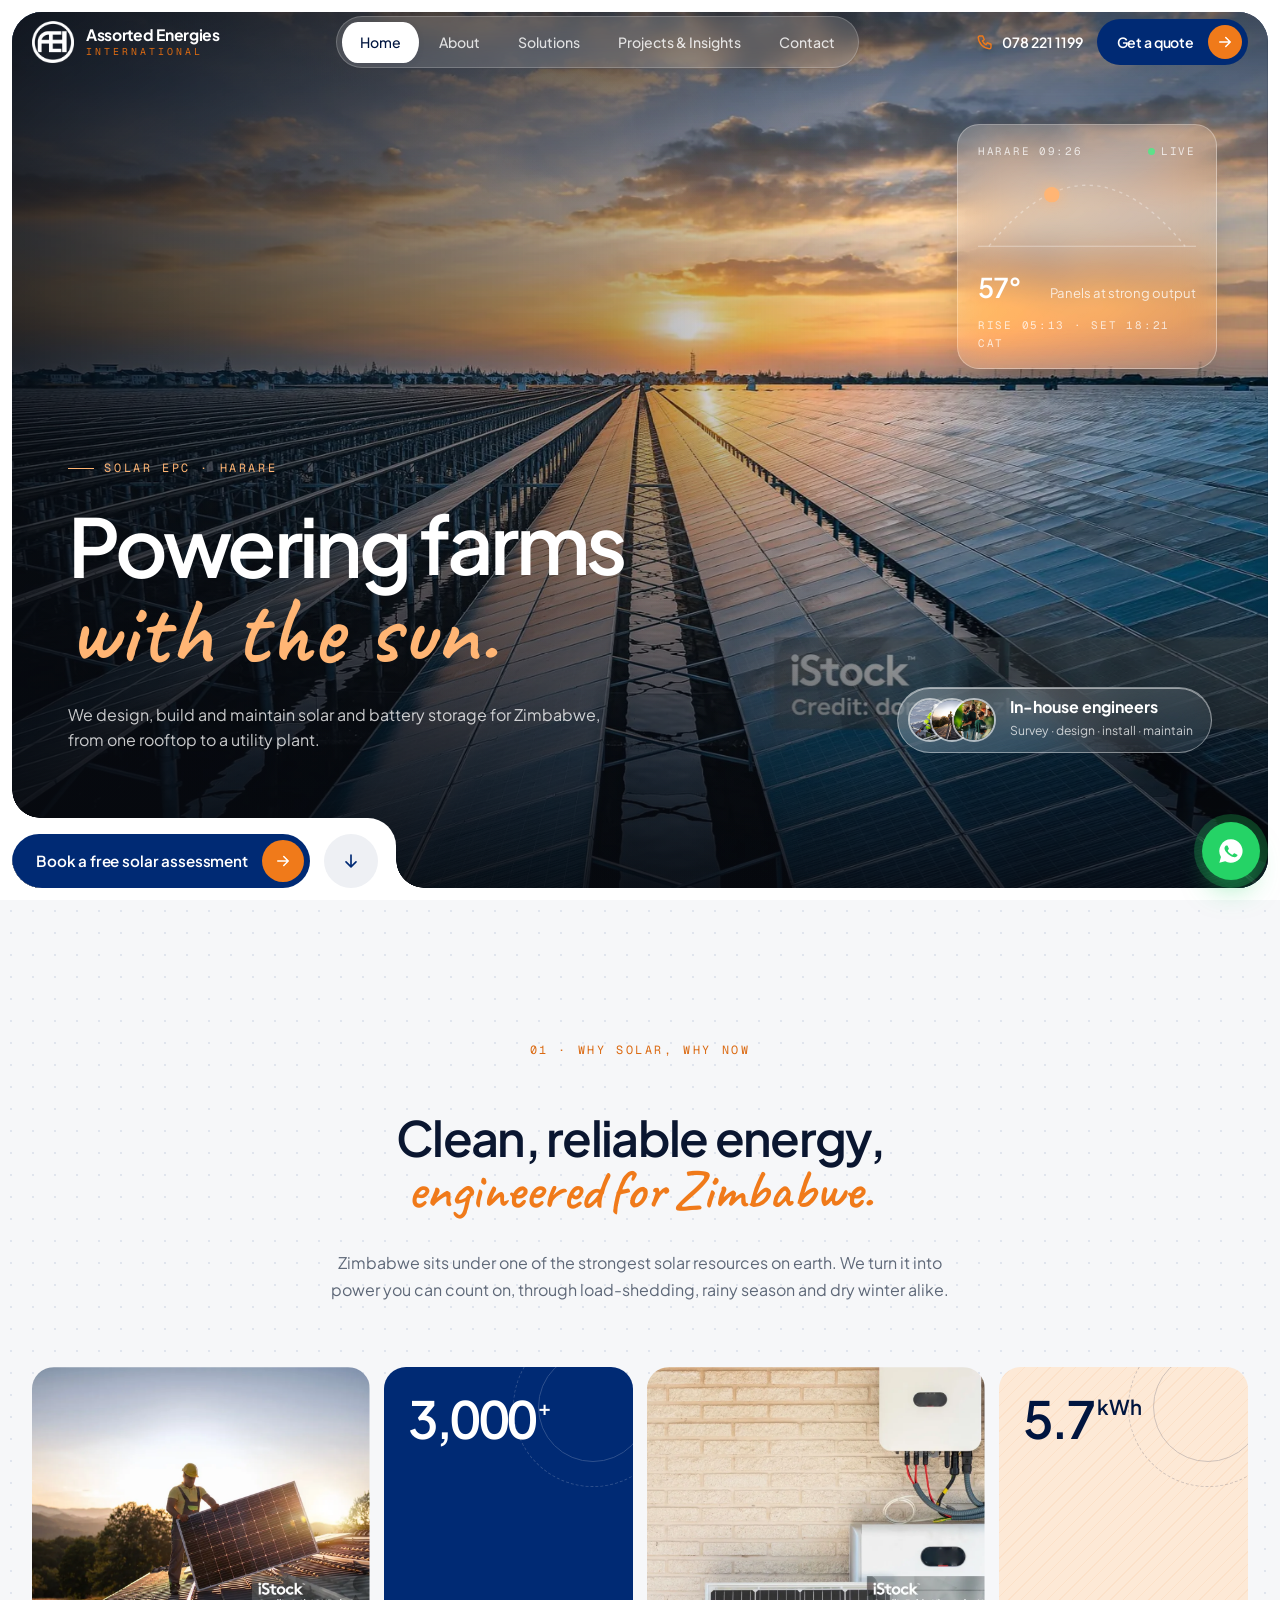
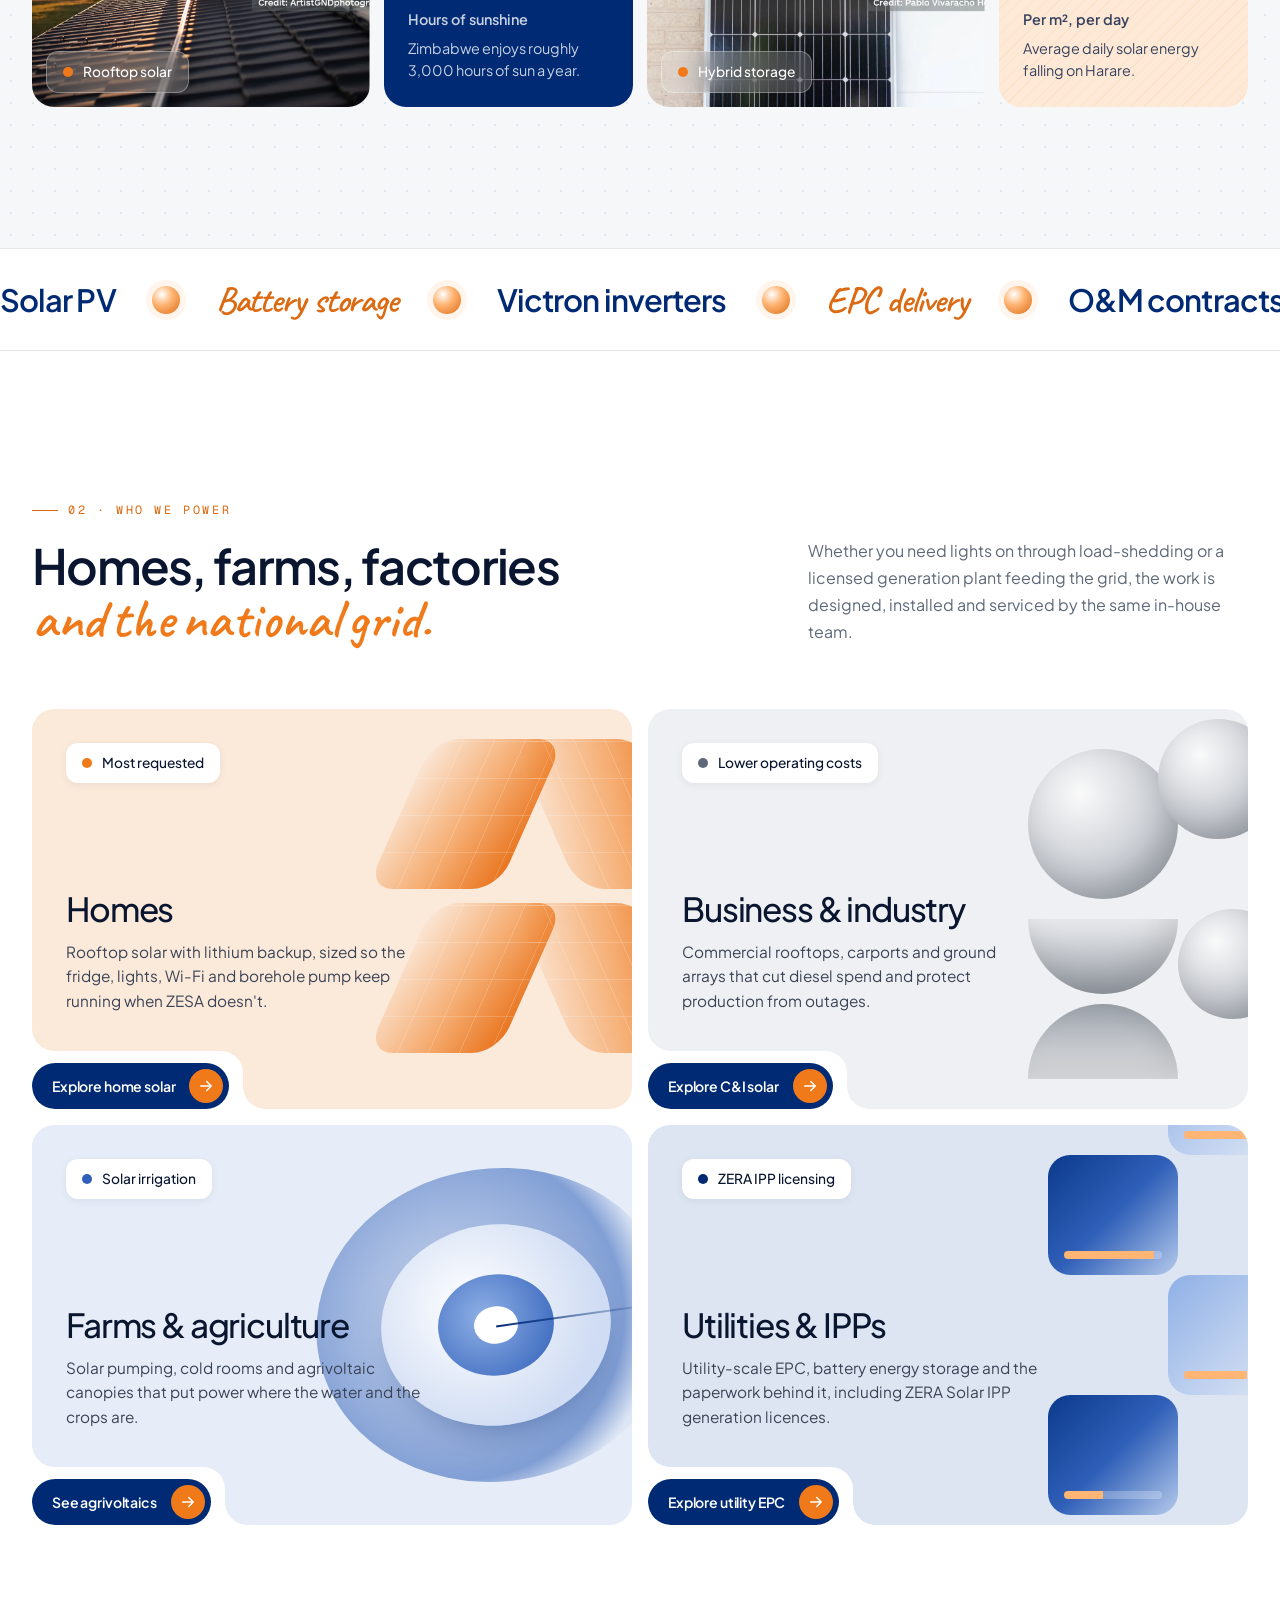
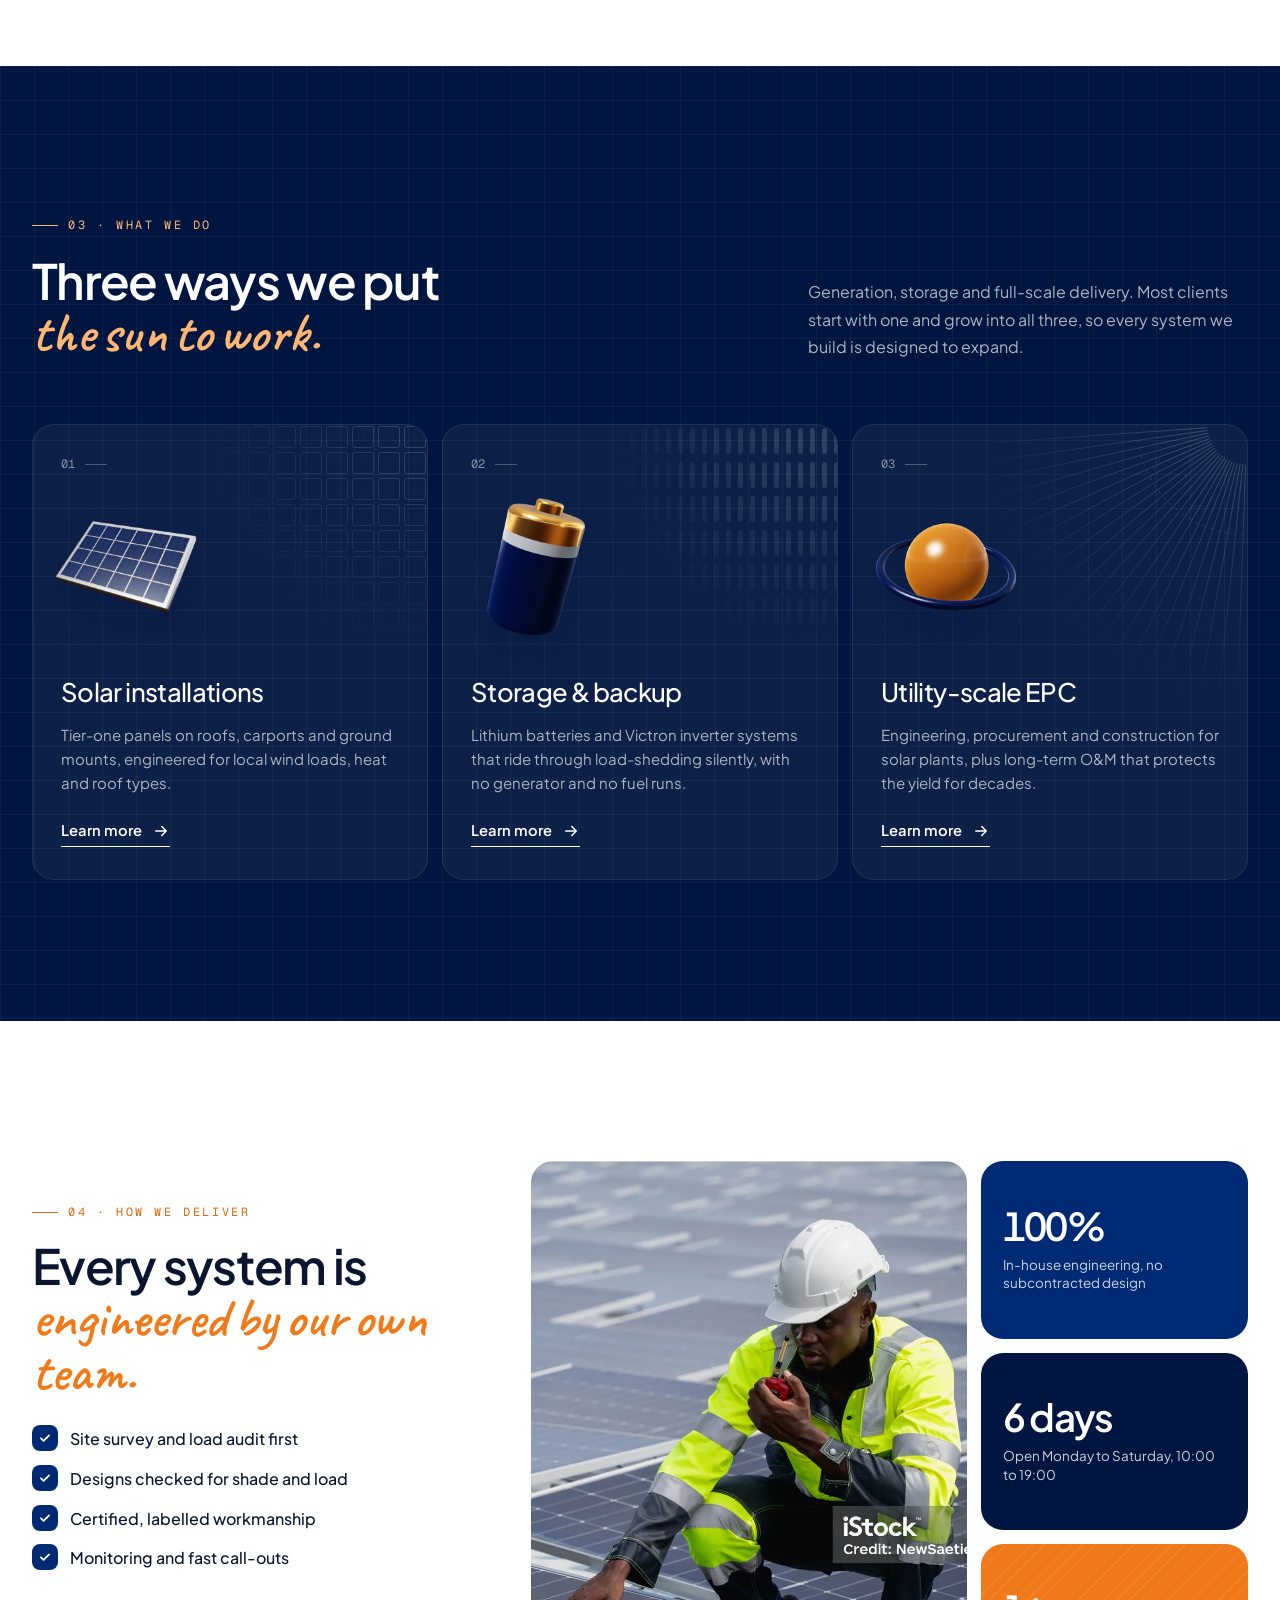
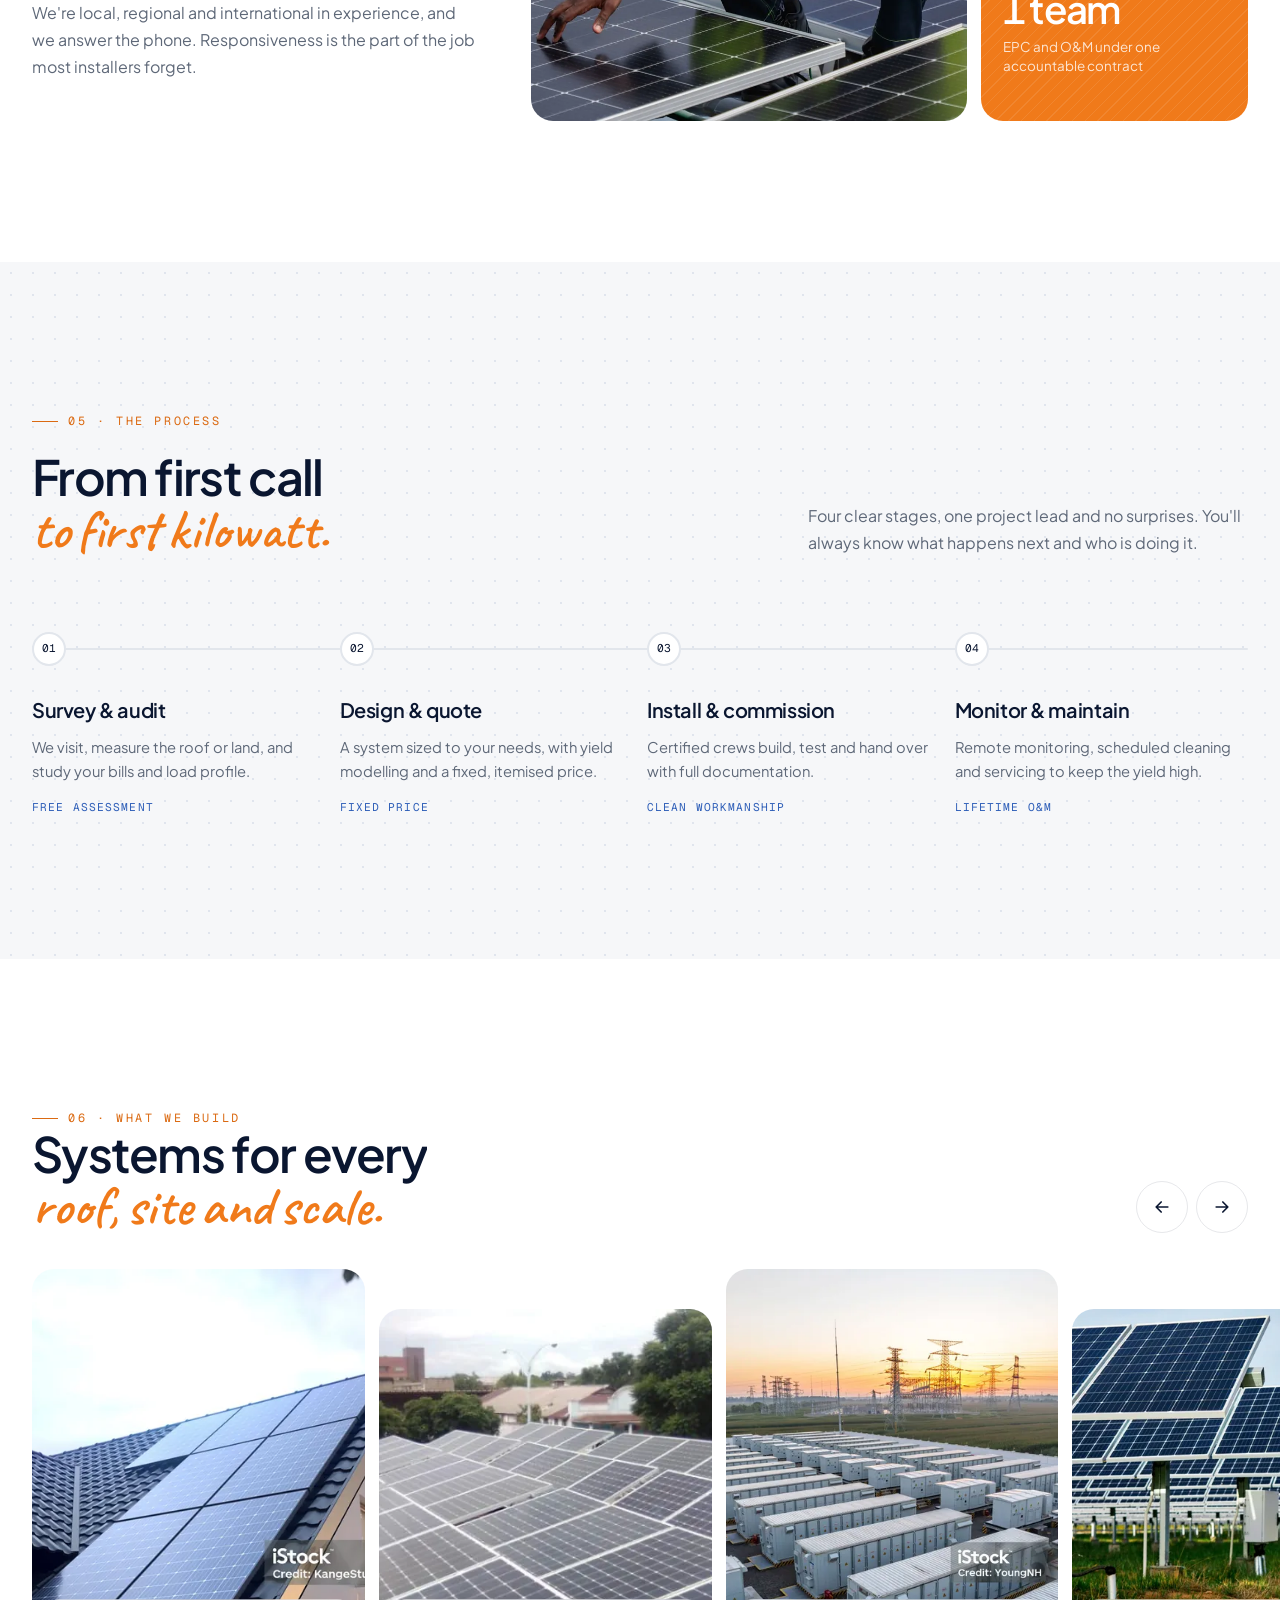
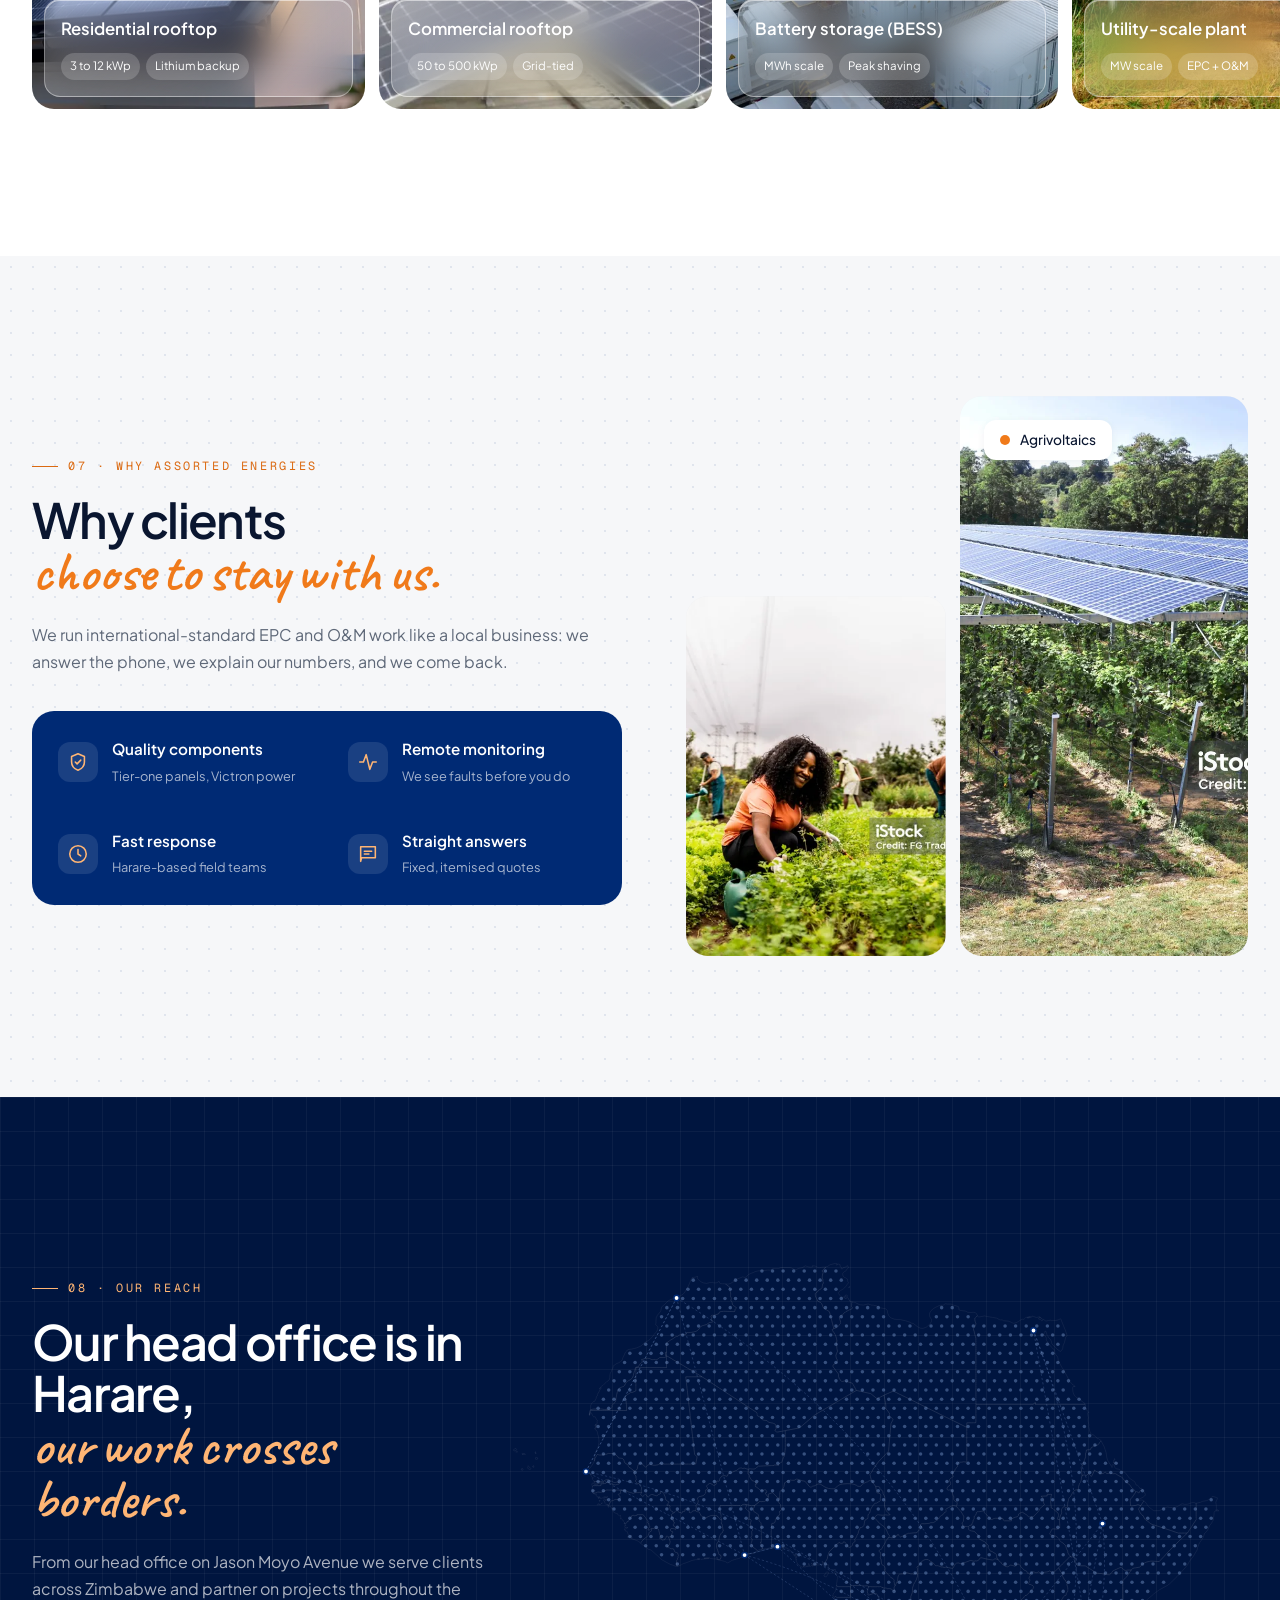
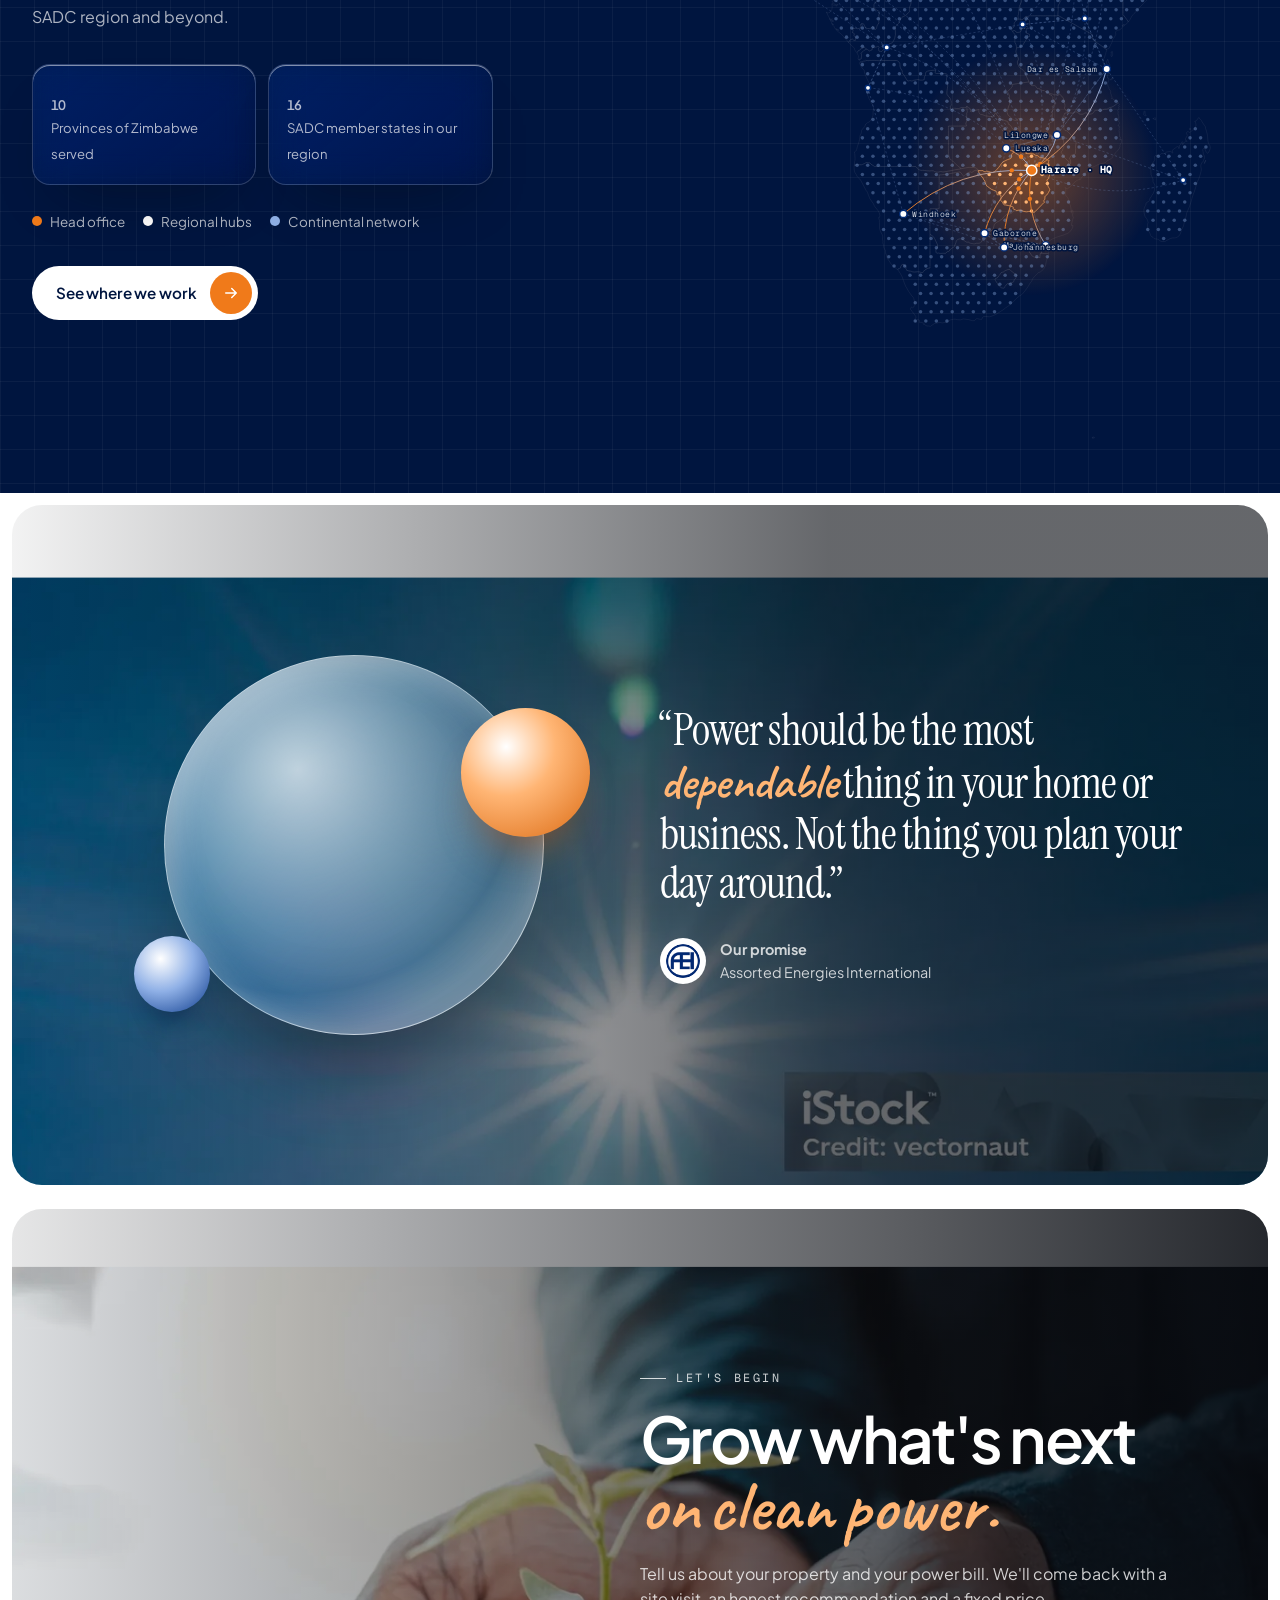
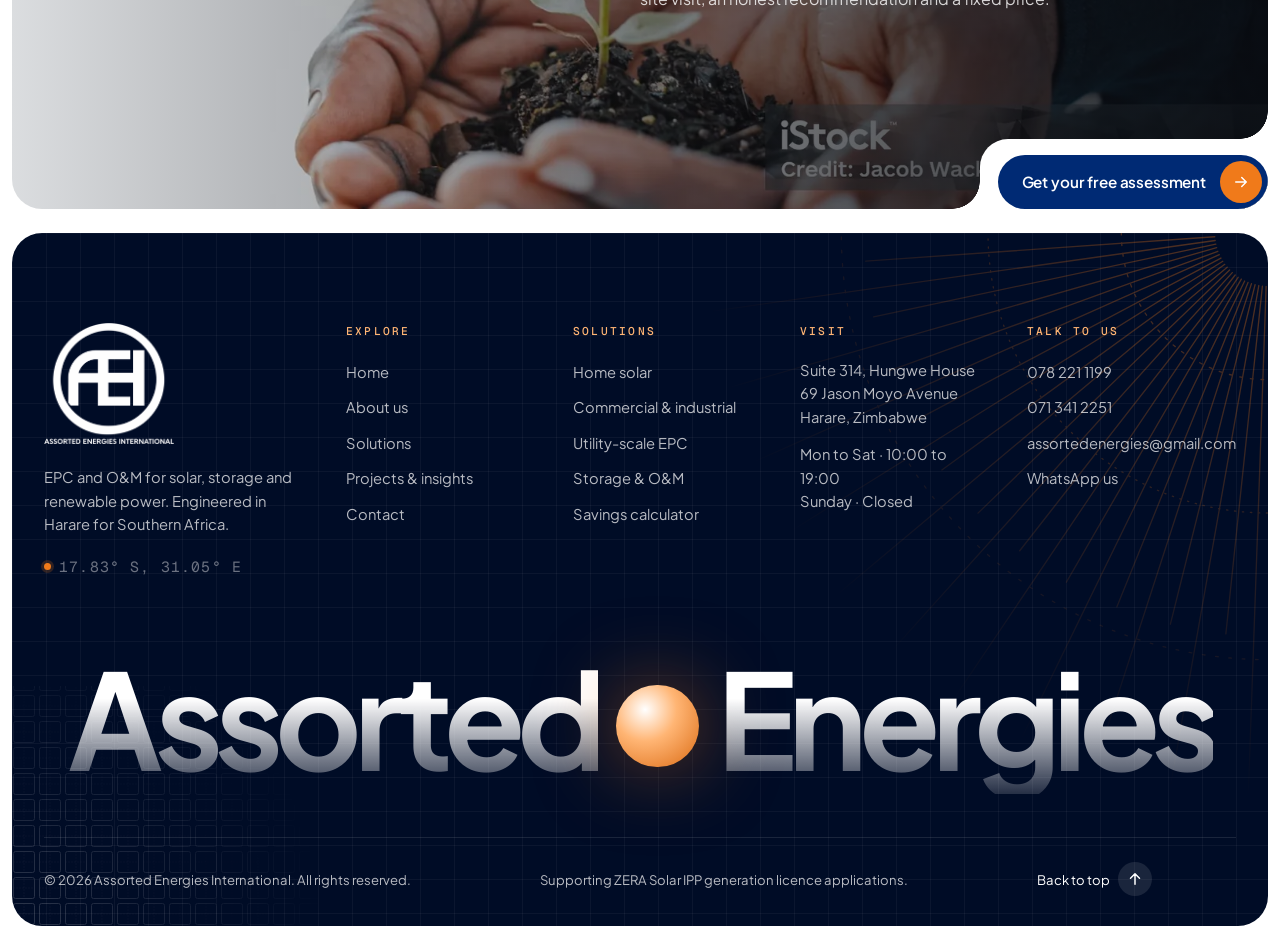
==== commit 96514859: "Add solar detail patterns, fix mobile menu close button - PV cell, battery bar and sun ray motifs in" ====
--- a/index.html
+++ b/index.html
@@ -417,6 +417,7 @@
       <div class="footer-brand">
         <img src="assets/img/logo-white.png" alt="Assorted Energies International" width="150" height="140" loading="lazy">
         <p>EPC and O&amp;M for solar, storage and renewable power. Engineered in Harare for Southern Africa.</p>
+        <p class="footer-coords">17.83° S, 31.05° E</p>
       </div>
       <div class="footer-col">
         <h4>Explore</h4>
--- a/assets/css/style.css
+++ b/assets/css/style.css
@@ -287,16 +287,24 @@
 .has-dark-hero .site-header:not(.is-scrolled) .nav__list a { color: rgba(255, 255, 255, .82); }
 .has-dark-hero .site-header:not(.is-scrolled) .nav__list a.is-active,
 .has-dark-hero .site-header:not(.is-scrolled) .nav__list a:hover { color: var(--navy-900); }
+/* No background behind the icons, so a soft shadow keeps them legible over the photo */
 .has-dark-hero .site-header:not(.is-scrolled) .menu-toggle span { background: #fff; }
-
-.menu-toggle { display: none; width: 48px; height: 48px; border-radius: 50%; background: var(--gray-100); position: relative; z-index: 120; }
-.menu-toggle span { position: absolute; left: 14px; right: 14px; height: 2px; border-radius: 2px; background: var(--navy-900); transition: transform .5s var(--ease), top .5s var(--ease); }
-.menu-toggle span:first-child { top: 19px; }
-.menu-toggle span:last-child { top: 27px; }
+.has-dark-hero .site-header:not(.is-scrolled) .menu-toggle,
+.has-dark-hero .site-header:not(.is-scrolled) .header-phone svg { filter: drop-shadow(0 1px 3px rgba(0, 0, 0, .45)); }
+
+.menu-toggle { display: none; width: 44px; height: 44px; position: relative; z-index: 120; }
+.menu-toggle span { position: absolute; left: 10px; right: 10px; height: 2px; border-radius: 2px; background: var(--navy-900); transition: transform .5s var(--ease), top .5s var(--ease); }
+.menu-toggle span:first-child { top: 17px; }
+.menu-toggle span:last-child { top: 25px; }
 .menu-open .menu-toggle span { background: #fff !important; }
-.menu-open .menu-toggle { background: rgba(255, 255, 255, .12); }
-.menu-open .menu-toggle span:first-child { top: 23px; transform: rotate(45deg); }
-.menu-open .menu-toggle span:last-child { top: 23px; transform: rotate(-45deg); }
+.menu-open .menu-toggle { filter: none; }
+/* While the menu is open the header sits above it, so the close button stays visible */
+.menu-open .site-header { z-index: 115; transform: none; background: transparent; box-shadow: none; -webkit-backdrop-filter: none; backdrop-filter: none; }
+.menu-open .site-header .brand__text b { color: #fff; }
+.menu-open .site-header .brand__mark { filter: brightness(0) invert(1); }
+.menu-open .site-header .header-cta > :not(.menu-toggle) { opacity: 0; visibility: hidden; }
+.menu-open .menu-toggle span:first-child { top: 21px; transform: rotate(45deg); }
+.menu-open .menu-toggle span:last-child { top: 21px; transform: rotate(-45deg); }
 
 .mobile-menu {
   position: fixed; inset: 0; z-index: 110; background: var(--navy-900); color: #fff;
@@ -969,7 +977,7 @@
 
 /* Contact */
 .contact { display: grid; grid-template-columns: .9fr 1.1fr; gap: 14px; align-items: stretch; }
-.contact__card { background-image: var(--pat-grid); background-size: 34px 34px; position: relative; overflow: hidden; background: var(--navy-900); color: #fff; border-radius: var(--radius-lg); padding: clamp(28px, 4vw, 48px); display: flex; flex-direction: column; gap: 26px; isolation: isolate; }
+.contact__card { position: relative; overflow: hidden; background: var(--pat-grid), var(--navy-900); background-size: 34px 34px; color: #fff; border-radius: var(--radius-lg); padding: clamp(28px, 4vw, 48px); display: flex; flex-direction: column; gap: 26px; isolation: isolate; }
 .contact__card::before { content: ""; position: absolute; inset: 0; z-index: -1; background: radial-gradient(60% 50% at 100% 0%, rgba(240, 122, 26, .3), transparent 60%); }
 .contact__card .float-obj { width: 120px; right: 10px; top: 18px; }
 .contact__item { display: grid; grid-template-columns: 48px 1fr; gap: 16px; align-items: start; }
@@ -1108,9 +1116,8 @@
   .section .btn, .calc__result .btn, .contact__card .btn, .promise .btn { width: 100%; }
   .notch .btn { width: auto; }
   .hero .notch__round { display: none; }
-  .header-phone { display: inline-grid; place-items: center; width: 48px; height: 48px; border-radius: 50%; background: var(--gray-100); }
-  .header-phone svg { width: 20px; height: 20px; }
-  .has-dark-hero .site-header:not(.is-scrolled) .header-phone { background: rgba(255, 255, 255, .14); }
+  .header-phone { display: inline-grid; place-items: center; width: 44px; height: 44px; }
+  .header-phone svg { width: 22px; height: 22px; }
   .process { grid-template-columns: 1fr; gap: 26px; }
   .step { padding: 0 0 0 54px; }
   .step__dot { top: -4px; }
@@ -1140,7 +1147,8 @@
   .team { grid-template-columns: 1fr; grid-template-rows: none; grid-auto-rows: 280px; }
   .strips { grid-template-columns: repeat(5, 1fr); height: 300px; gap: 6px; }
   .strips figcaption { display: none; }
-  .footer-top { grid-template-columns: 1fr 1fr; }
+  .footer-top { grid-template-columns: repeat(2, minmax(0, 1fr)); column-gap: 20px; }
+  .footer-brand, .footer-col:nth-child(4), .footer-col:nth-child(5) { grid-column: 1 / -1; }
   .footer-bottom { flex-direction: column; align-items: flex-start; }
   .counter { padding-right: 12px; }
   .counter + .counter { padding-left: 12px; }
@@ -1171,3 +1179,72 @@
   .js [data-reveal], .js [data-reveal="clip"] > *, [data-split] .line > span, .js .hero [data-hero], .js .page-hero [data-hero], .js .strip-hero [data-hero], .js .strips figure { opacity: 1 !important; transform: none !important; clip-path: none !important; }
   .marquee__track { animation: none; }
 }
+
+/* ---------------------------------------------------------------------------------
+   Detail patterns: small solar motifs tucked into corners, faded out with a mask
+   --------------------------------------------------------------------------------- */
+.service-item::after,
+.site-footer::before, .site-footer::after,
+.contact__card::after, .calc__result::after {
+  content: ""; position: absolute; pointer-events: none;
+  -webkit-mask-image: radial-gradient(closest-side at var(--fade-at, 100% 0%), #000 0%, rgba(0, 0, 0, .55) 45%, transparent 100%);
+          mask-image: radial-gradient(closest-side at var(--fade-at, 100% 0%), #000 0%, rgba(0, 0, 0, .55) 45%, transparent 100%);
+}
+
+/* What we do: one motif per service, sat in the top-right corner */
+.service-item::after {
+  top: 0; right: 0; width: 62%; height: 46%; z-index: -1;
+  -webkit-mask-image: radial-gradient(circle at 100% 0%, #000 8%, transparent 72%);
+          mask-image: radial-gradient(circle at 100% 0%, #000 8%, transparent 72%);
+  background: url(../img/pat/cells-navy.svg) right -1px top -1px / 26px 26px;
+  opacity: .2; transition: opacity .6s var(--ease), transform 1.2s var(--ease); transform-origin: 100% 0;
+}
+.service-item:nth-child(2)::after { background: url(../img/pat/bars-navy.svg) right 6px top 0 / 12px 34px; }
+.service-item:nth-child(3)::after { background: url(../img/pat/rays-navy.svg) right top / 420px 420px no-repeat; width: 72%; height: 62%; }
+.section--dark .service-item::after { background-image: url(../img/pat/cells.svg); opacity: .16; }
+.section--dark .service-item:nth-child(2)::after { background-image: url(../img/pat/bars.svg); opacity: .14; }
+.section--dark .service-item:nth-child(3)::after { background-image: url(../img/pat/rays.svg); opacity: .2; }
+.service-item:hover::after, .service-item.is-inview::after { opacity: .3; }
+.service-item:nth-child(2):hover::after, .service-item:nth-child(2).is-inview::after { opacity: .18; }
+.service-item:nth-child(3):hover::after, .service-item:nth-child(3).is-inview::after { transform: rotate(5deg); }
+.service-item > * { position: relative; }
+.service-item .num { display: flex; align-items: center; gap: 10px; }
+.service-item .num::after { content: ""; width: 22px; height: 1px; background: currentColor; opacity: .5; transition: width .6s var(--ease); }
+.service-item:hover .num::after, .service-item.is-inview .num::after { width: 44px; }
+
+/* Footer: sun rays from the top-right corner, a patch of PV cells bottom-left */
+.site-footer > .container { position: relative; z-index: 1; }
+.site-footer::before {
+  top: 0; right: 0; width: min(560px, 70%); aspect-ratio: 1;
+  background: url(../img/pat/rays-orange.svg) right top / 100% 100% no-repeat; opacity: .32;
+  -webkit-mask-image: radial-gradient(circle at 100% 0%, #000 10%, transparent 72%);
+          mask-image: radial-gradient(circle at 100% 0%, #000 10%, transparent 72%);
+}
+.site-footer::after {
+  left: 0; bottom: 0; width: min(380px, 55%); height: 240px;
+  background: url(../img/pat/cells.svg) left -1px bottom -1px / 26px 26px; opacity: .16;
+  -webkit-mask-image: radial-gradient(circle at 0% 100%, #000 5%, transparent 70%);
+          mask-image: radial-gradient(circle at 0% 100%, #000 5%, transparent 70%);
+}
+.footer-coords { margin-top: 18px; font-family: var(--mono); font-size: .7rem; letter-spacing: .08em; white-space: nowrap; color: rgba(255, 255, 255, .42); display: flex; align-items: center; gap: 8px; }
+.footer-coords::before { content: ""; width: 7px; height: 7px; border-radius: 50%; background: var(--orange-500); box-shadow: 0 0 0 3px rgba(240, 122, 26, .2); }
+.footer-col a { position: relative; display: inline-block; transition: color .3s var(--ease), transform .4s var(--ease); }
+.footer-col a::before { content: ""; position: absolute; left: -14px; top: 50%; width: 6px; height: 1px; background: var(--orange-500); opacity: 0; transform: translateX(-6px); transition: .4s var(--ease); }
+.footer-col a:hover { transform: translateX(6px); }
+.footer-col a:hover::before { opacity: 1; transform: none; }
+.footer-word { padding-bottom: .1em; }
+.footer-word span:not(.footer-word__sun) { padding-bottom: .12em; }
+.footer-bottom { padding-right: 84px; }
+
+/* Contact card and calculator result: rays in the corner of the navy panels */
+.contact__card::after { top: 0; right: 0; width: 360px; aspect-ratio: 1; z-index: -1; background: url(../img/pat/rays-orange.svg) right top / 100% 100% no-repeat; opacity: .35;
+  -webkit-mask-image: radial-gradient(circle at 100% 0%, #000 10%, transparent 70%); mask-image: radial-gradient(circle at 100% 0%, #000 10%, transparent 70%); }
+.calc__result { position: relative; isolation: isolate; }
+.calc__result::after { right: 0; bottom: 0; width: 60%; height: 55%; z-index: -1; background: url(../img/pat/cells.svg) right -1px bottom -1px / 26px 26px; opacity: .14;
+  -webkit-mask-image: radial-gradient(circle at 100% 100%, #000 5%, transparent 70%); mask-image: radial-gradient(circle at 100% 100%, #000 5%, transparent 70%); }
+
+@media (max-width: 640px) {
+  .footer-bottom { padding-right: 0; padding-bottom: 64px; }
+  .service-item::after { width: 75%; }
+}
+@media (prefers-reduced-motion: reduce) { .service-item::after { transition: none; transform: none !important; } }
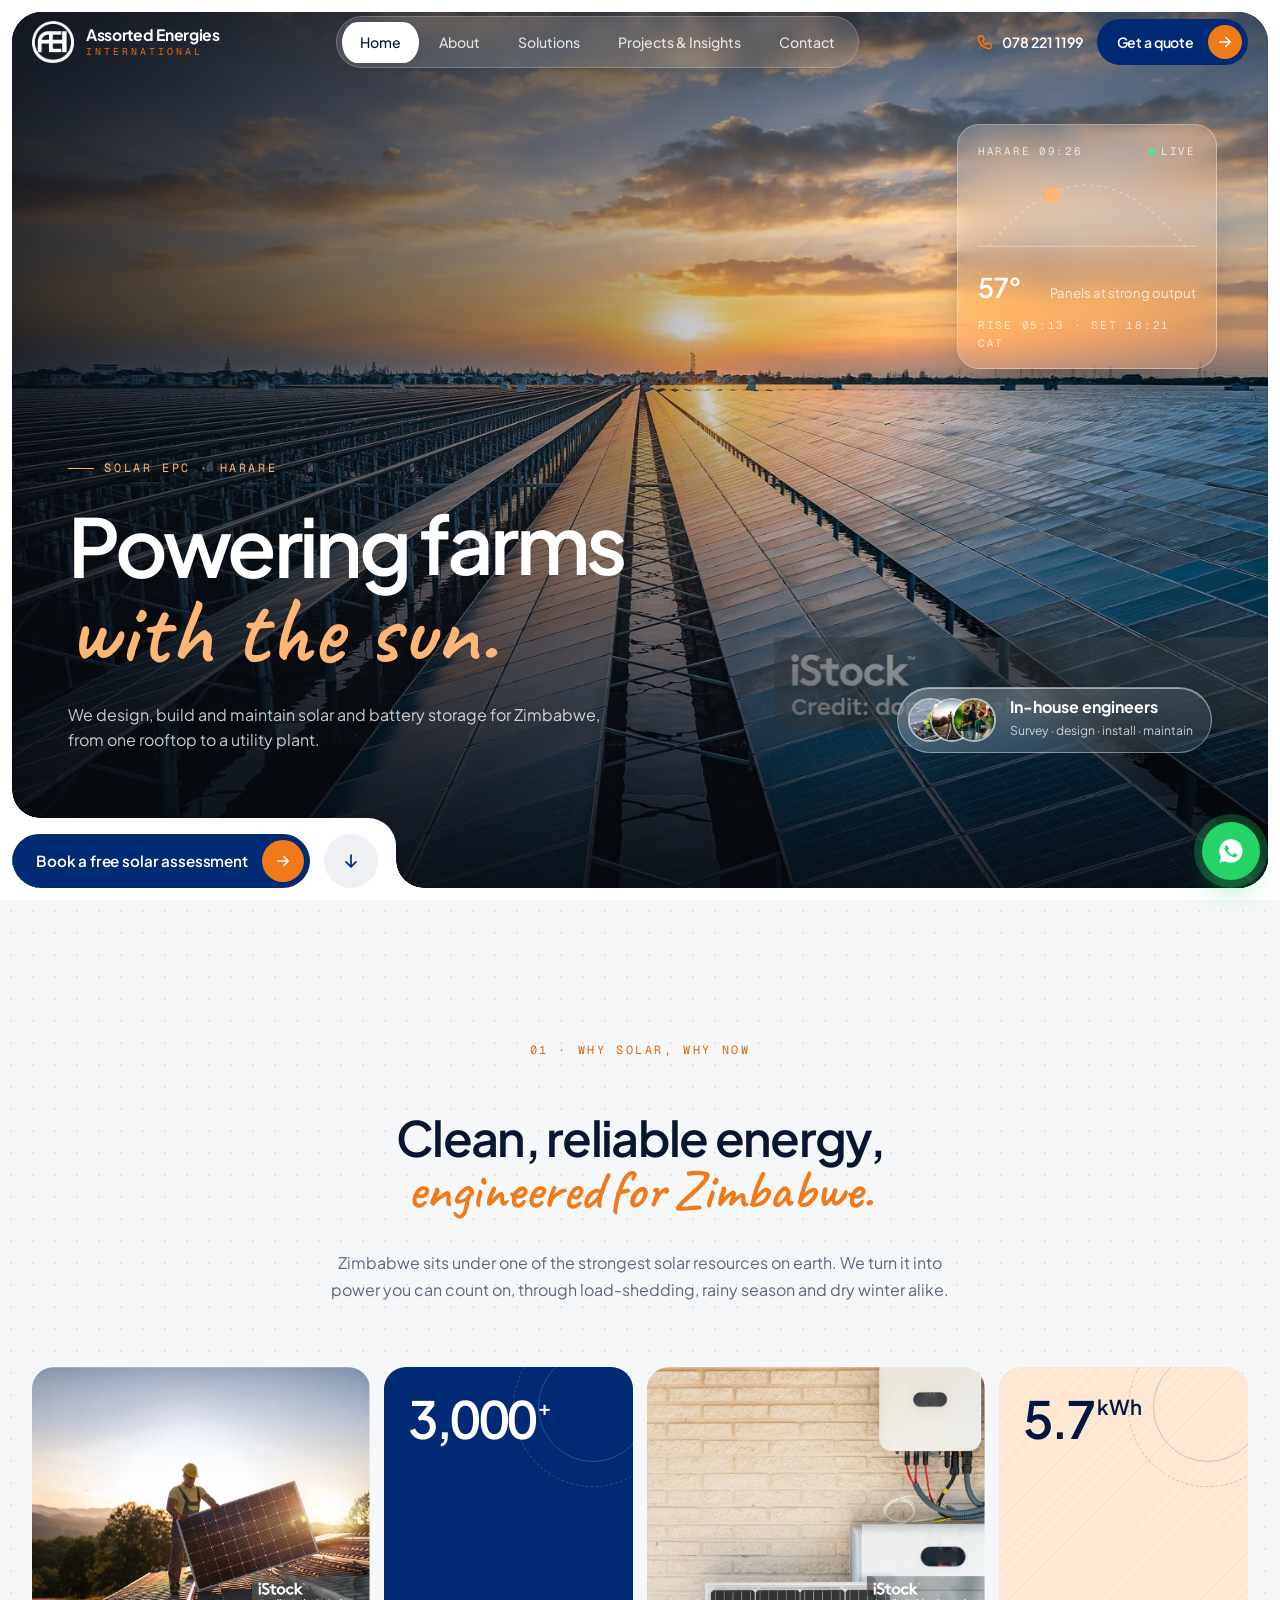
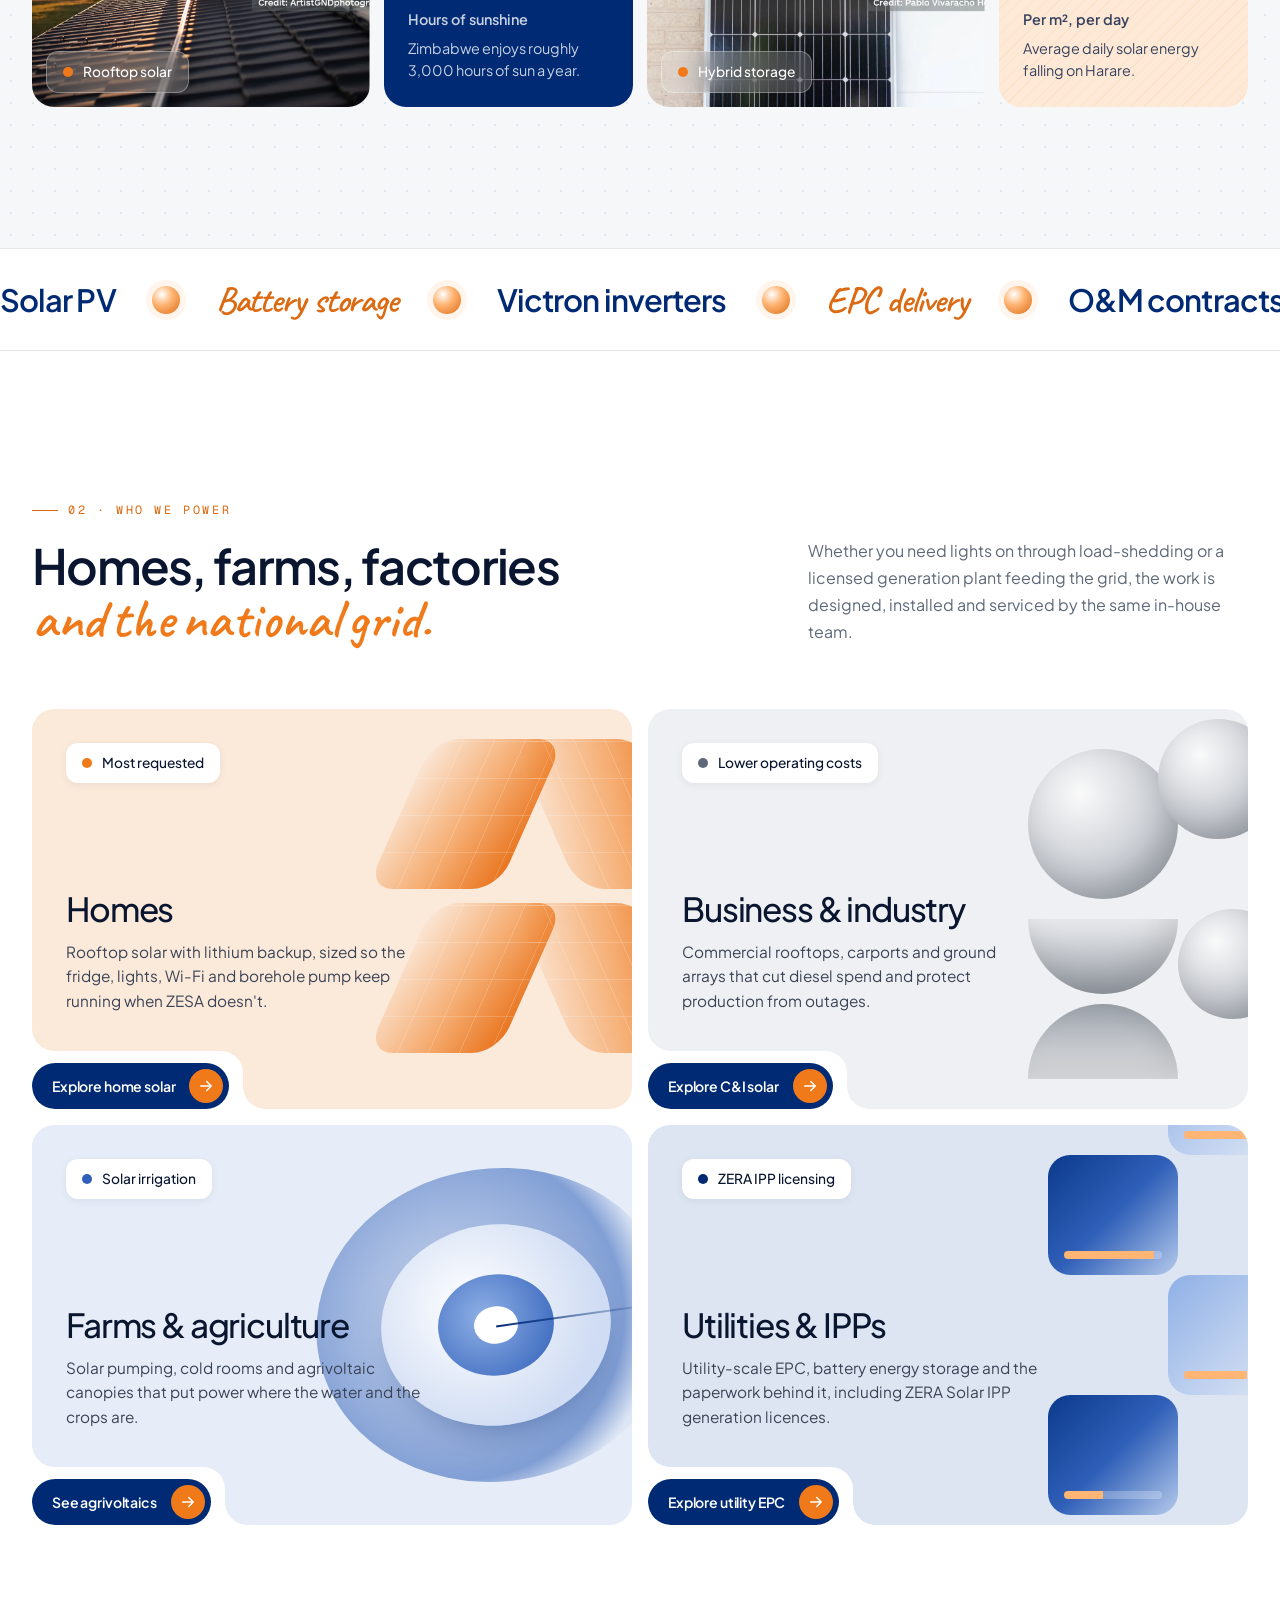
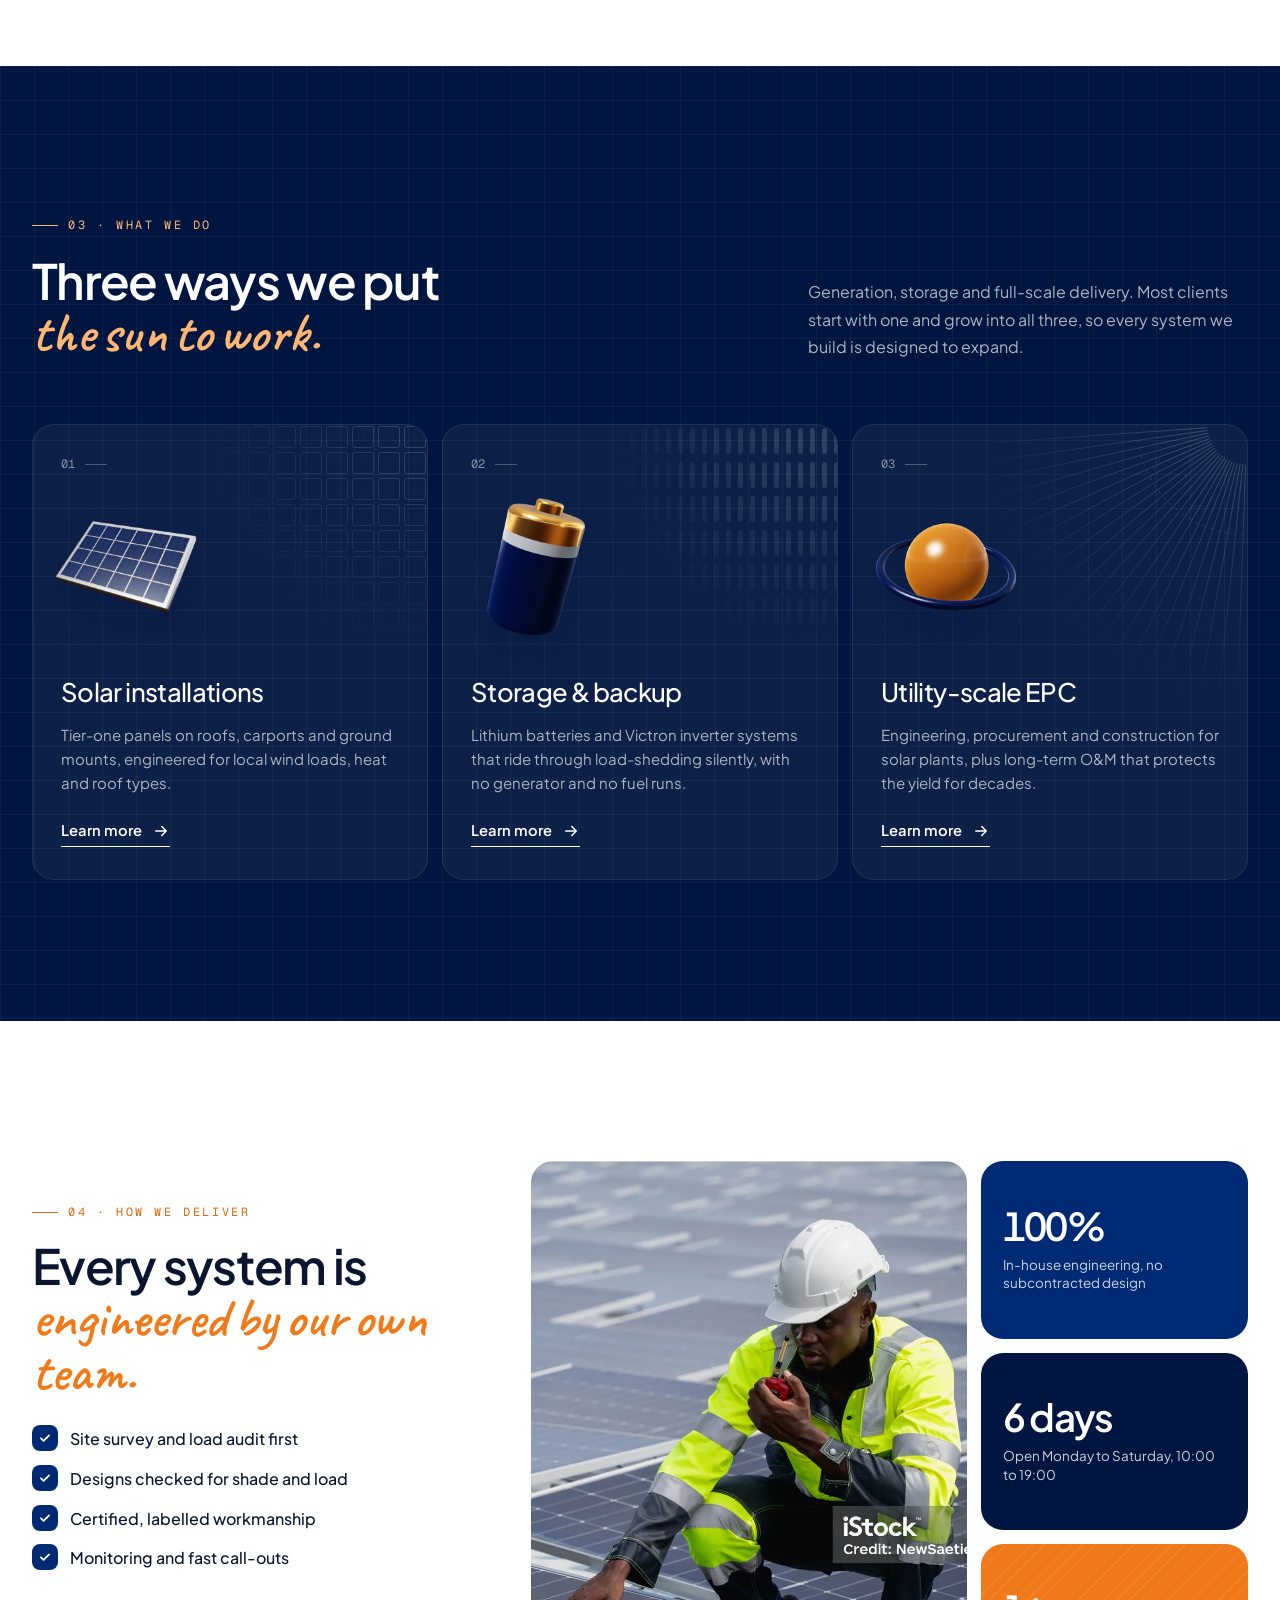
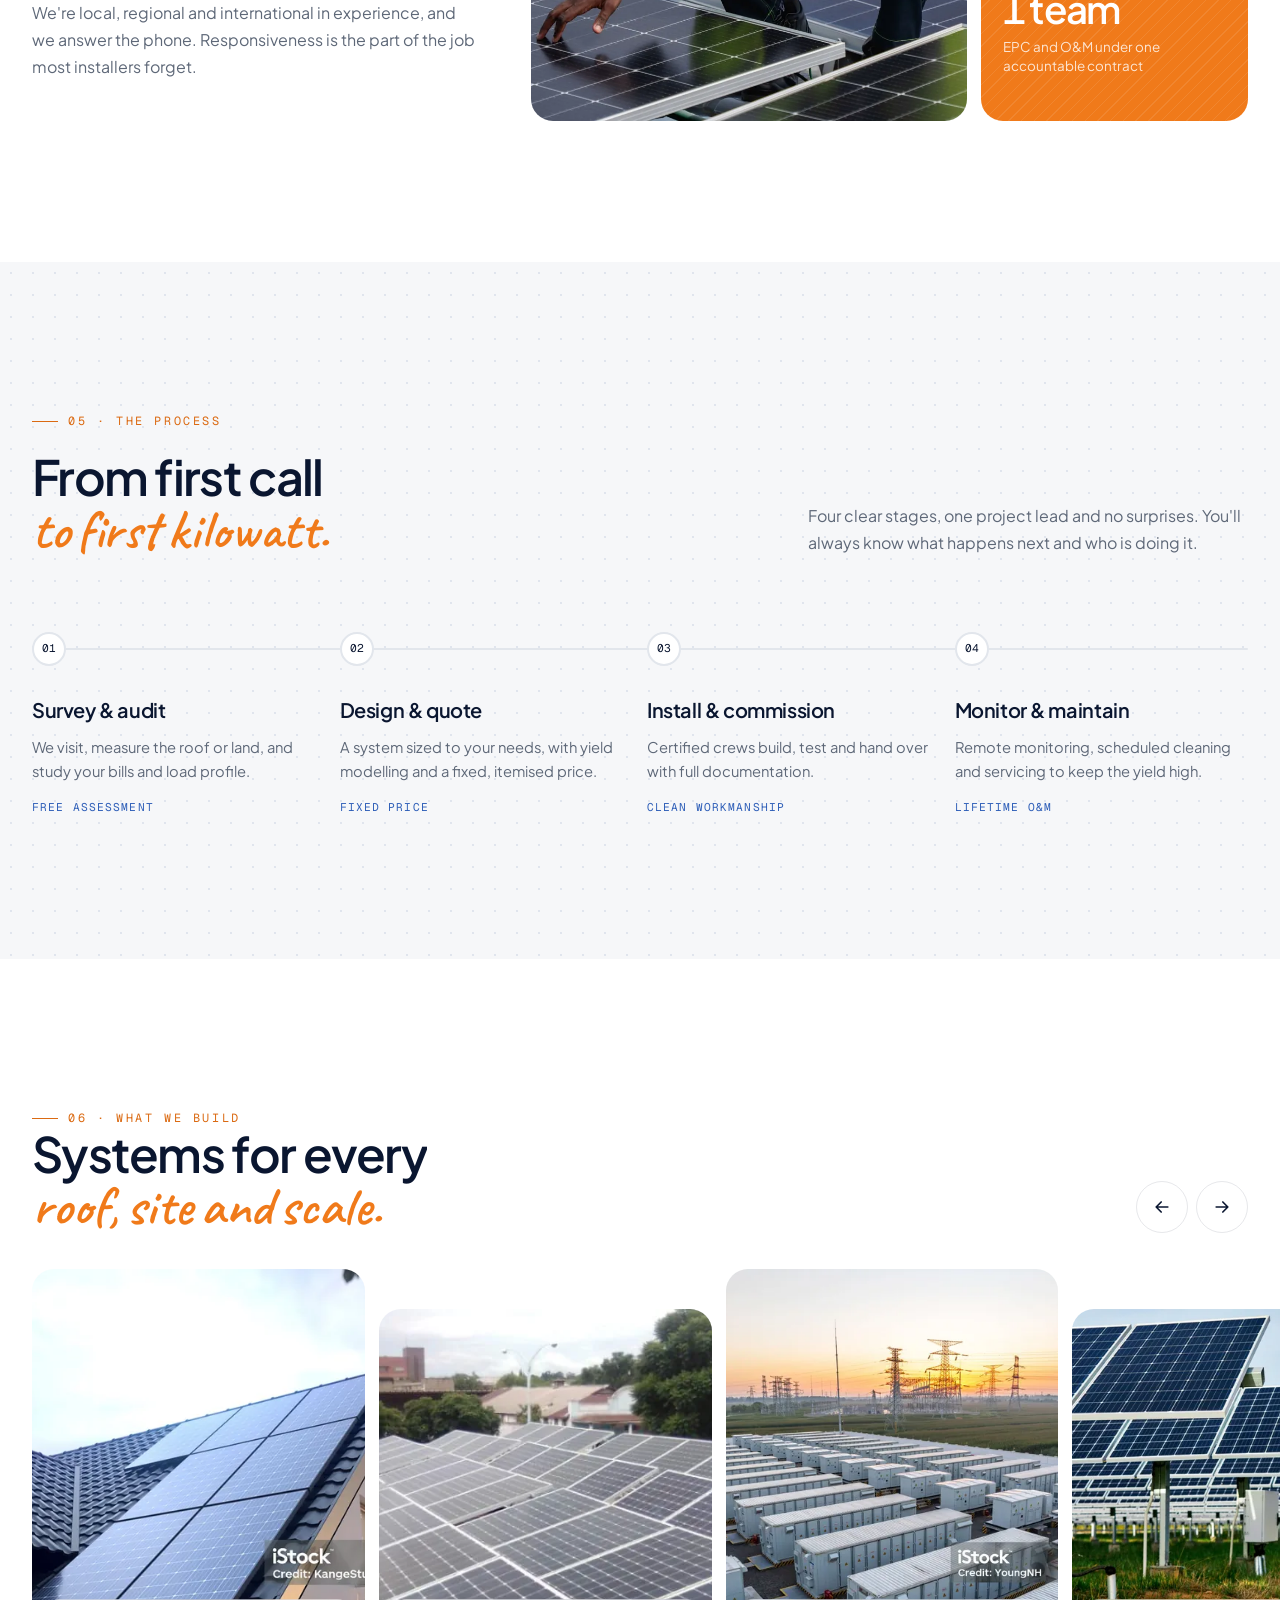
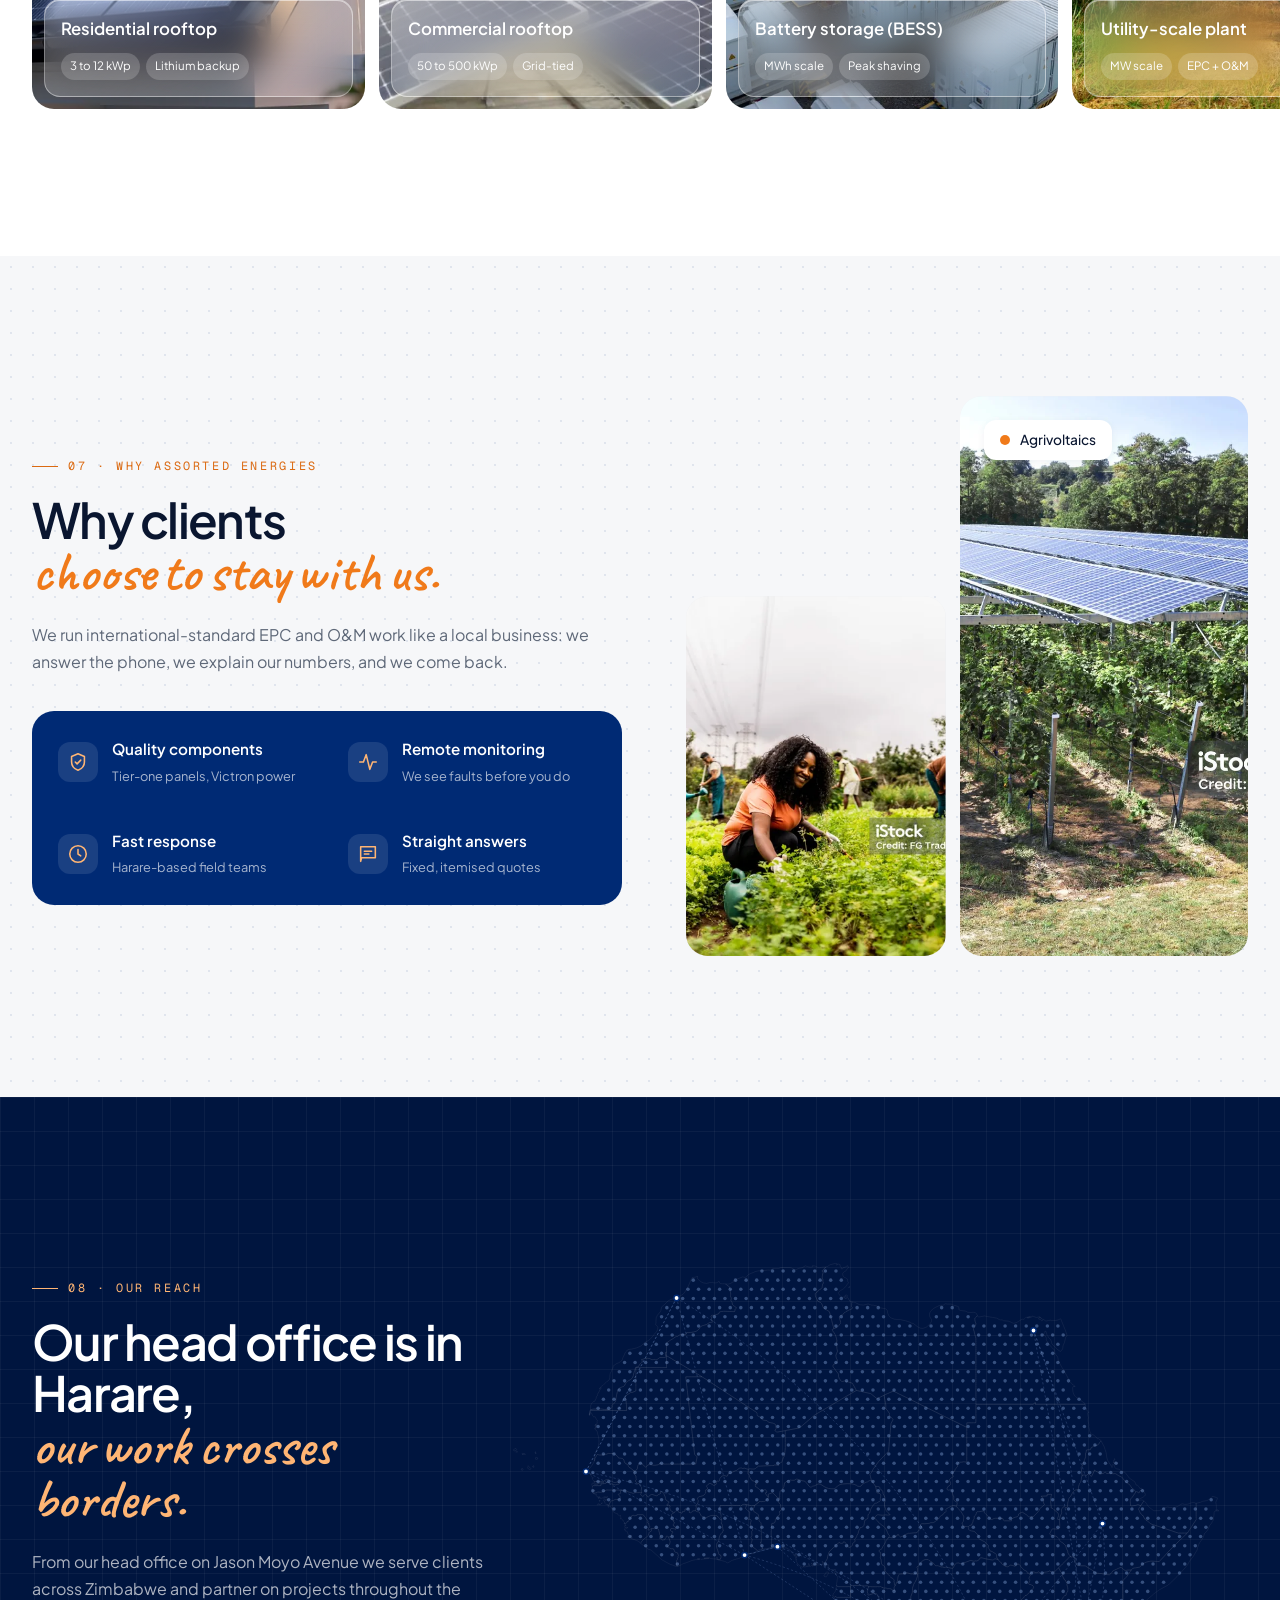
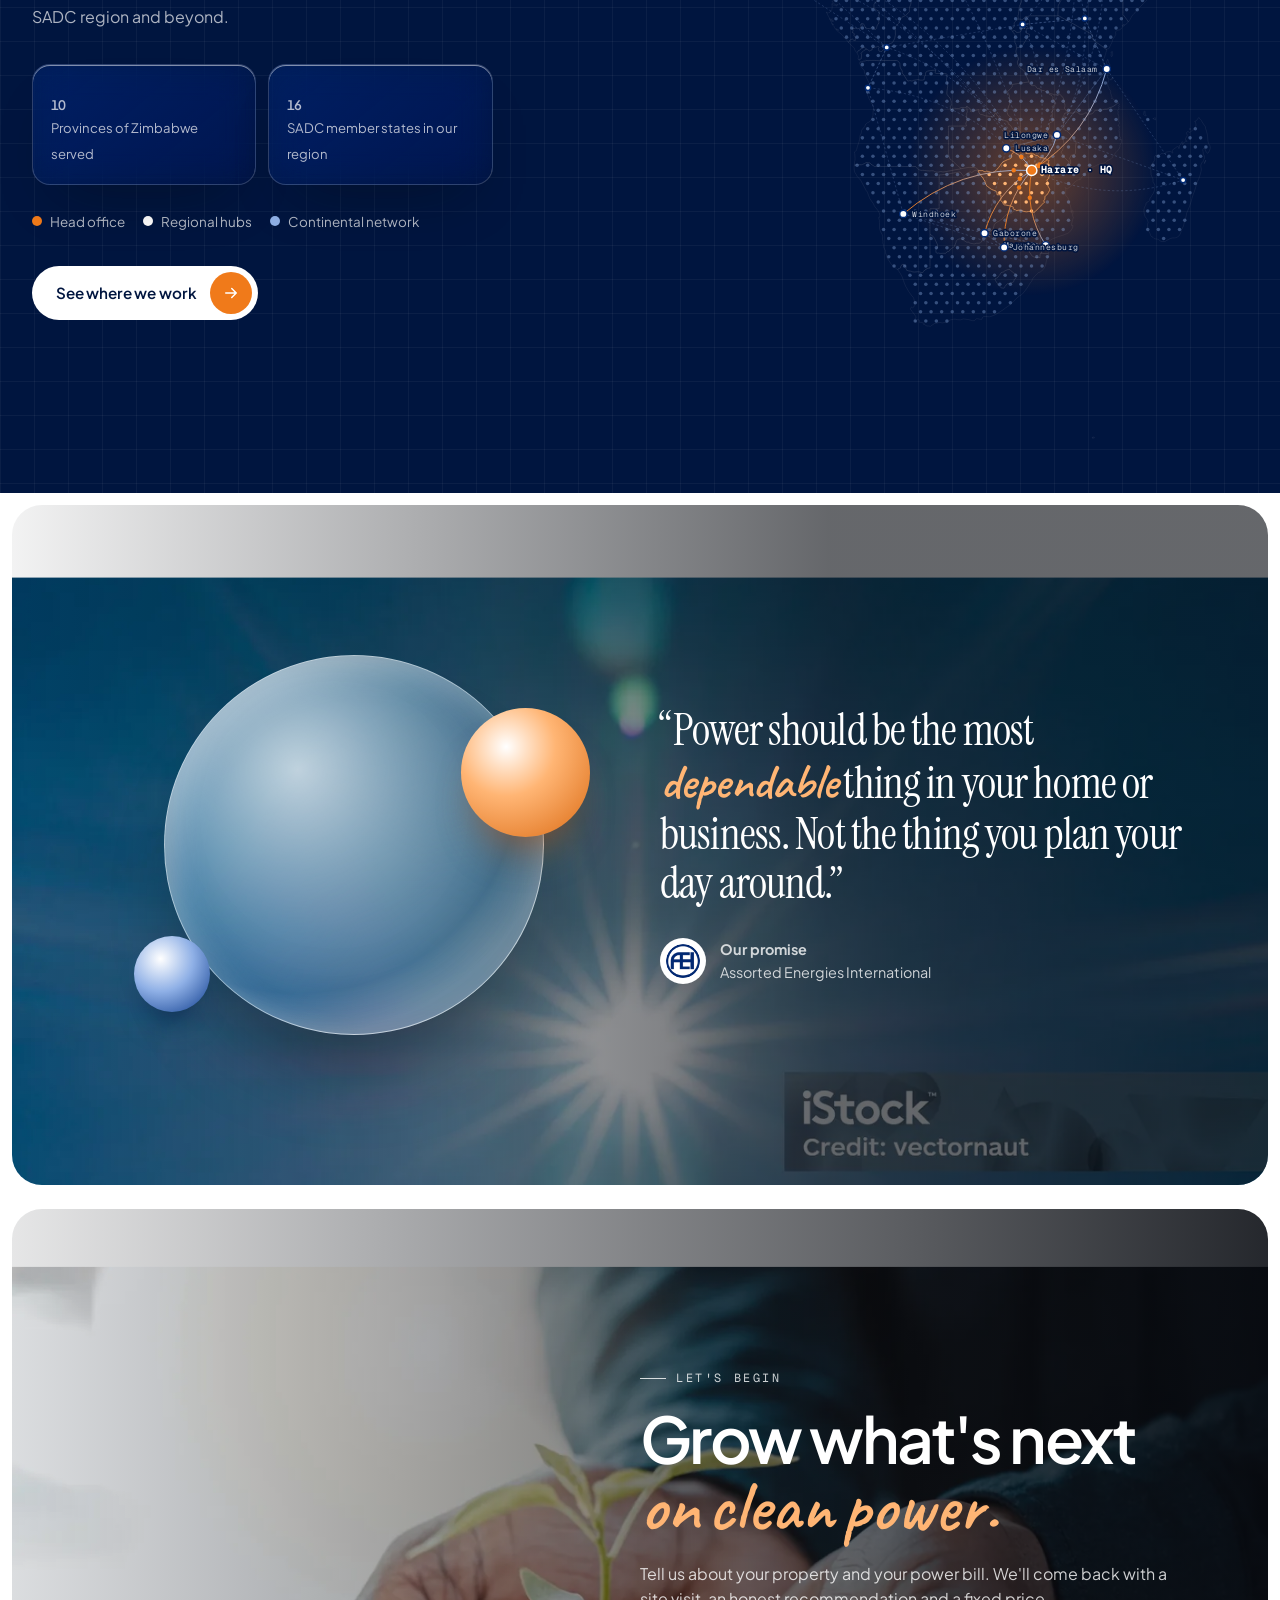
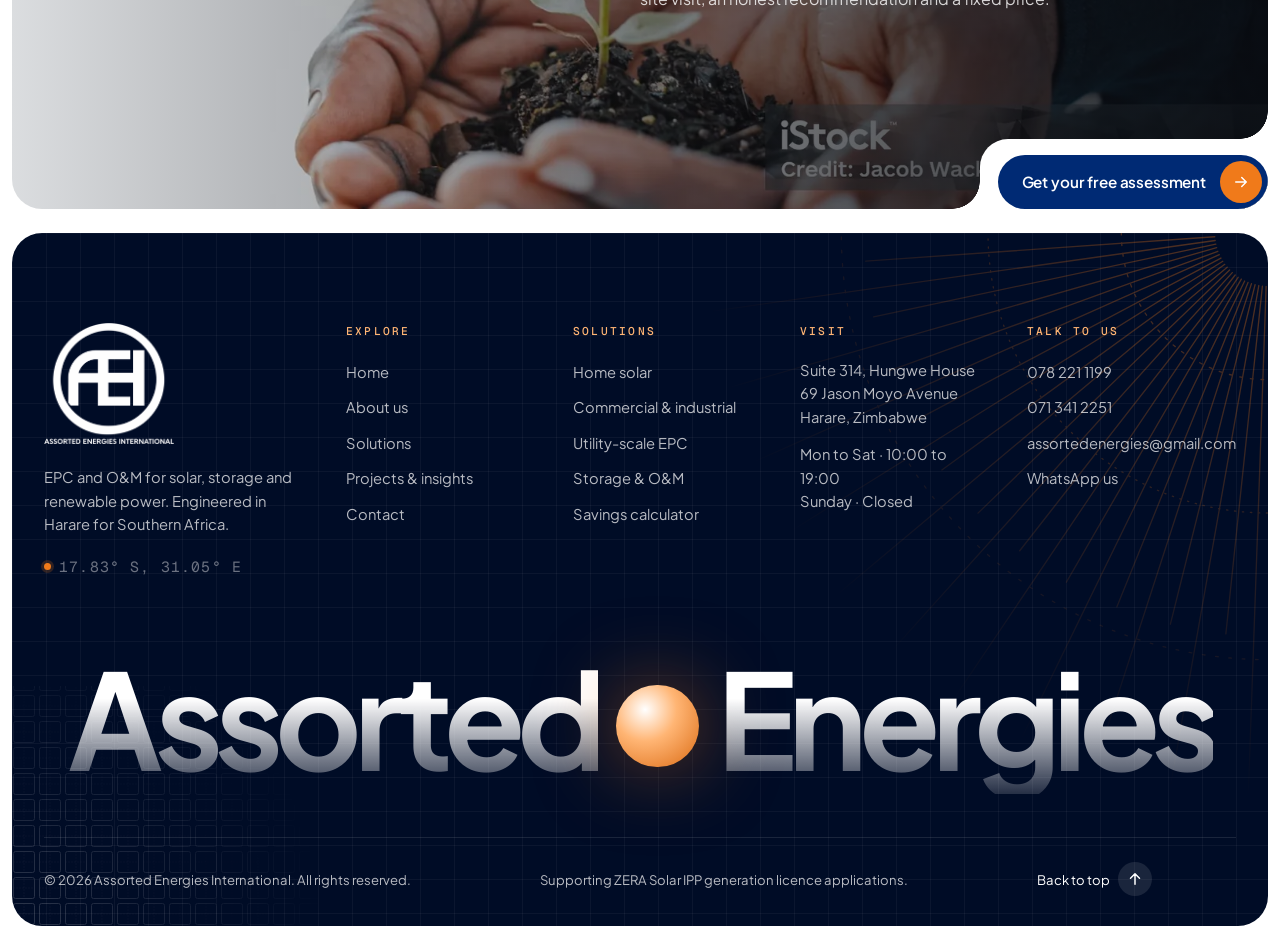
==== commit 007c52c1: "Version CSS and JS links by content hash so the week-long cache never serves stale styles Co-Authore" ====
--- a/index.html
+++ b/index.html
@@ -13,9 +13,9 @@
   <script>document.documentElement.classList.add('js')</script>
   <link rel="preload" href="assets/fonts/plus-jakarta-sans.woff2" as="font" type="font/woff2" crossorigin>
   <link rel="preload" href="assets/fonts/caveat.woff2" as="font" type="font/woff2" crossorigin>
-  <link rel="stylesheet" href="assets/css/fonts.css">
+  <link rel="stylesheet" href="assets/css/fonts.css?v=8974cf91">
   <link rel="preload" as="image" href="assets/img/field-sunset-rows.webp">
-  <link rel="stylesheet" href="assets/css/style.css">
+  <link rel="stylesheet" href="assets/css/style.css?v=eecb8354">
 </head>
 <body class="has-dark-hero" id="top">
 <a class="skip-link" href="#main">Skip to content</a>
@@ -410,7 +410,7 @@
 
 </main>
 
-<script src="assets/js/map-data.js" defer></script>
+<script src="assets/js/map-data.js?v=092347da" defer></script>
 <footer class="site-footer">
   <div class="container">
     <div class="footer-top">
@@ -477,7 +477,7 @@
   <svg viewBox="0 0 24 24" aria-hidden="true"><path d="M12 2a10 10 0 0 0-8.6 15.1L2 22l5-1.3A10 10 0 1 0 12 2Zm5.3 14.1c-.2.6-1.3 1.2-1.8 1.2s-1 .3-3.4-.7a11.6 11.6 0 0 1-4.6-4.1 5.2 5.2 0 0 1-1.1-2.8 3 3 0 0 1 1-2.2 1 1 0 0 1 .7-.3h.5c.2 0 .4 0 .6.5l.9 2.1a.6.6 0 0 1 0 .5l-.3.5-.4.5c-.2.2-.3.3-.1.6a8.3 8.3 0 0 0 1.5 1.9 7.5 7.5 0 0 0 2.2 1.4c.3.1.4.1.6-.1l.8-1c.2-.3.4-.2.6-.1l2 1c.3.1.5.2.5.3a2.5 2.5 0 0 1-.2 1.3Z"/></svg>
 </a>
 
-<script src="assets/js/main.js" defer></script>
+<script src="assets/js/main.js?v=0222d43e" defer></script>
 
 </body>
 </html>
